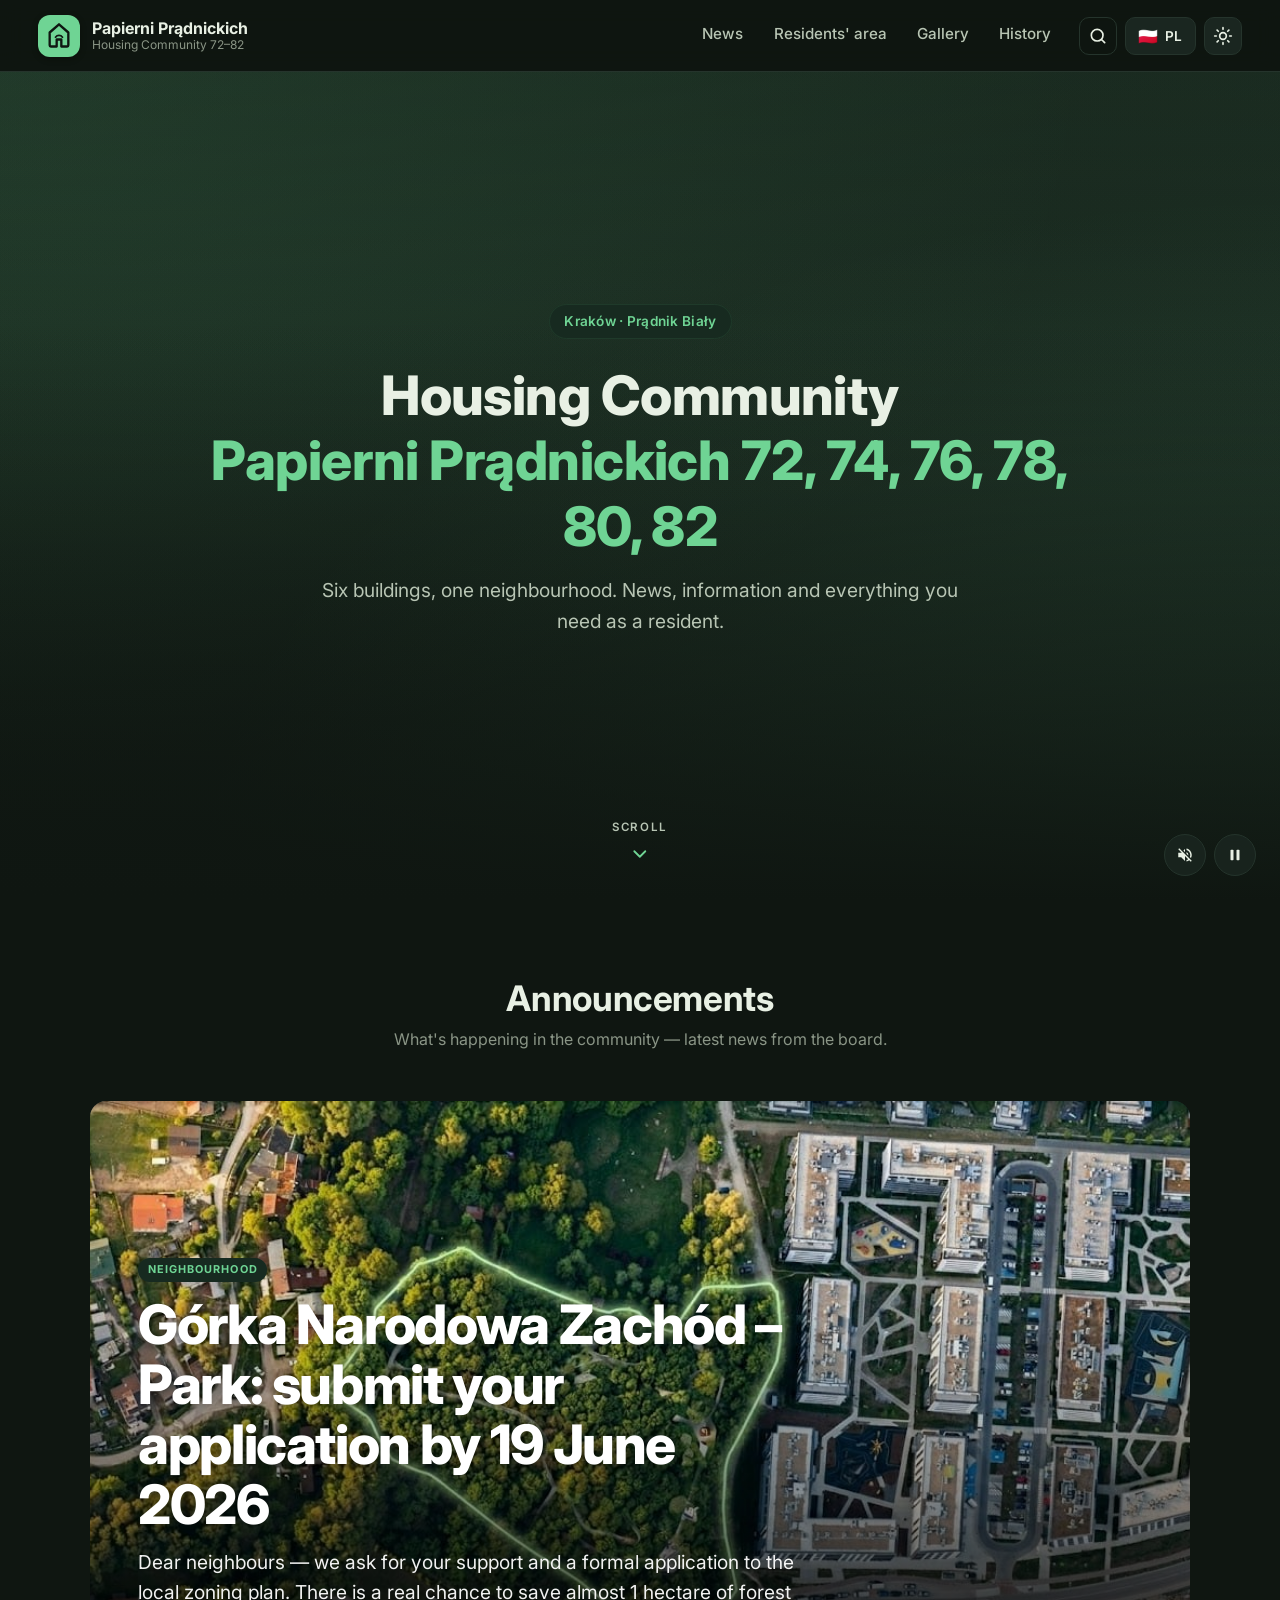
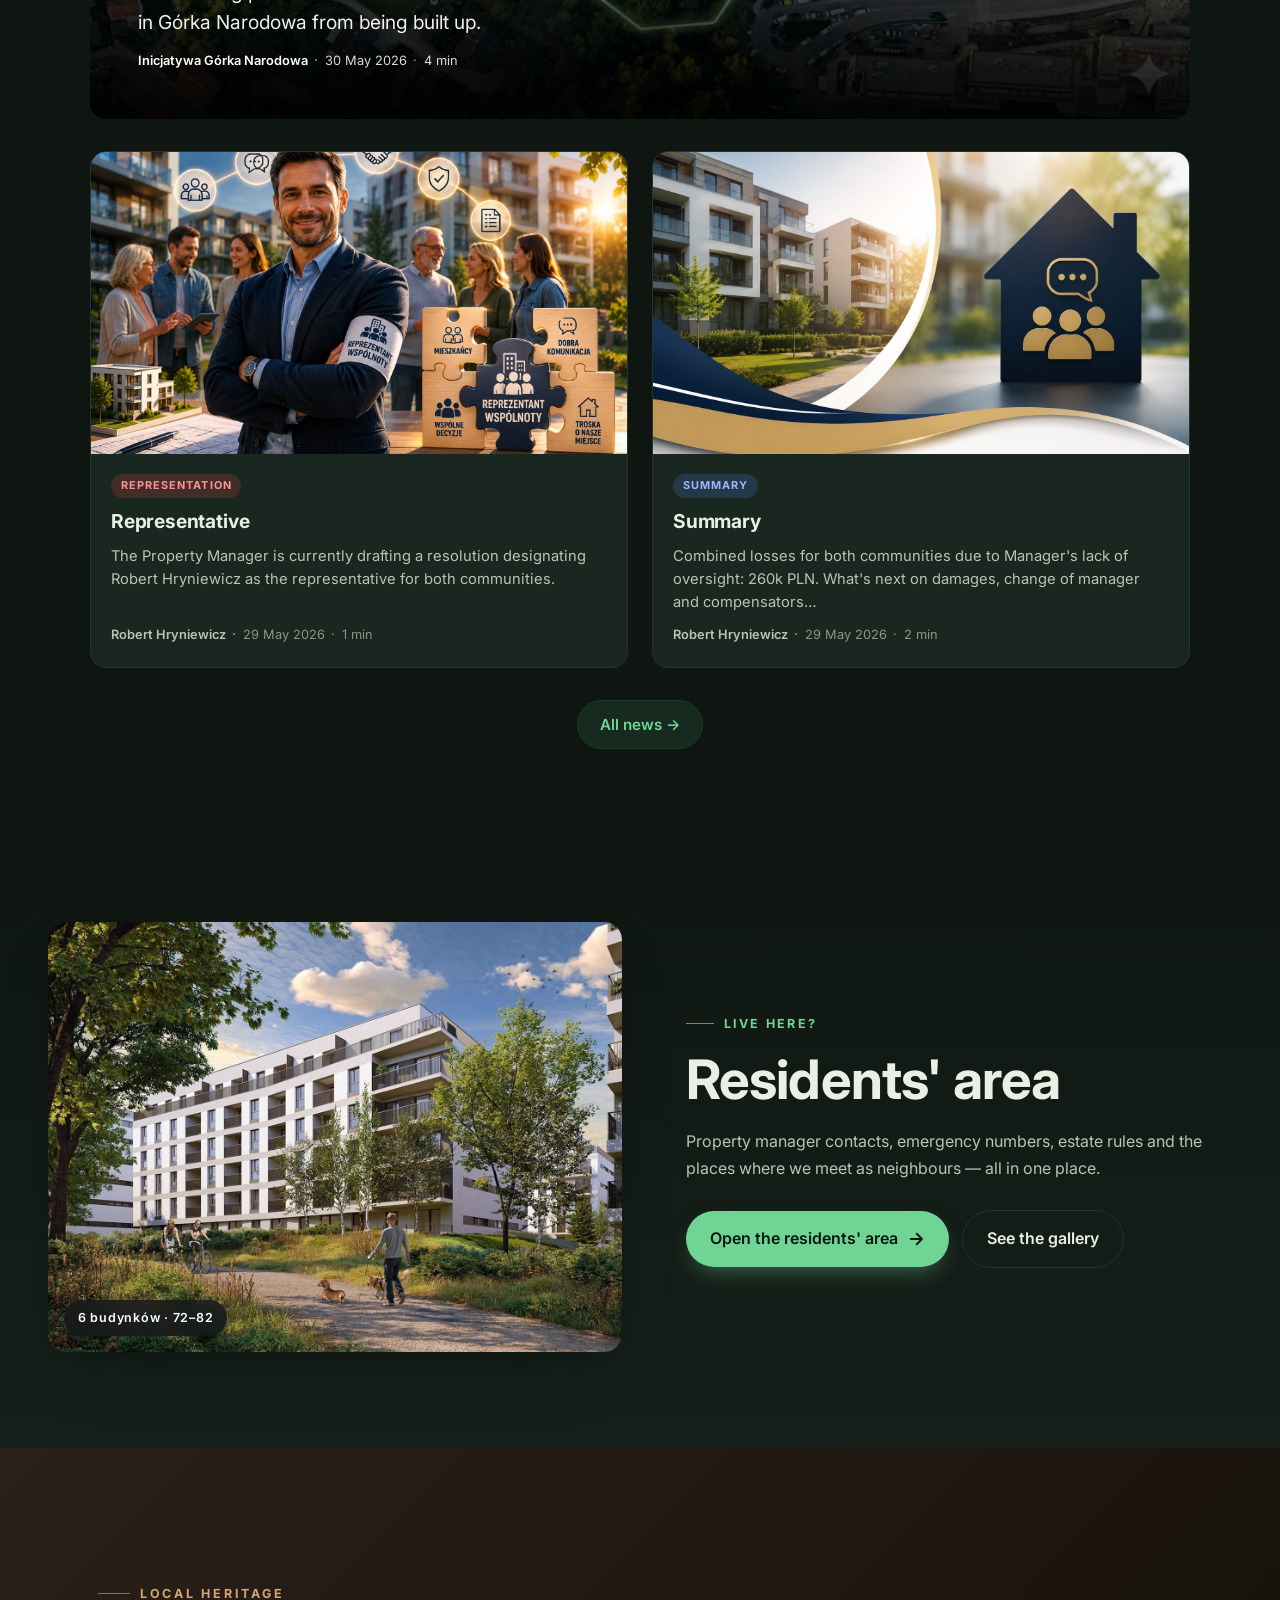
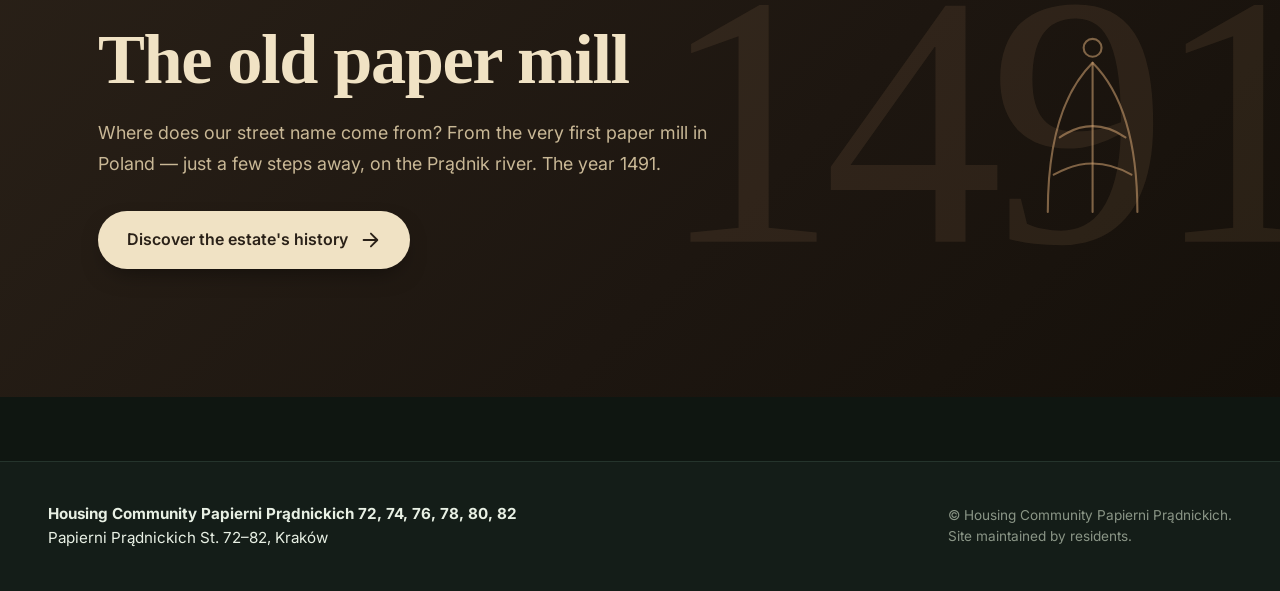
==== index.html @ 27298919 "feat(home): complete redesign of CTA & history sections as full-bleed magazine showcase" ====
<!DOCTYPE html>
<html lang="pl">
<head>
  <meta charset="UTF-8" />
  <meta name="viewport" content="width=device-width, initial-scale=1.0" />
  <meta name="description" content="Wspólnota Mieszkaniowa Papierni Prądnickich 72, 74, 76, 78, 80, 82 — Kraków. Aktualności, strefa mieszkańca, galeria." />
  <meta name="theme-color" content="#4caf6e" />
  <title>Wspólnota Papierni Prądnickich 72–82 — Kraków</title>
  <link rel="icon" href="assets/favicon.svg" type="image/svg+xml" />
  <link rel="manifest" href="manifest.webmanifest" />
  <link rel="alternate" type="application/rss+xml" title="Aktualności Wspólnoty PP 72–82" href="news/feed.xml" />
  <link rel="canonical" href="https://wspolnota.hrynie.com/papierni-pradnickich-72-82/" />
  <meta property="og:type" content="website" />
  <meta property="og:locale" content="pl_PL" />
  <meta property="og:site_name" content="Wspólnota Papierni Prądnickich 72–82" />
  <meta property="og:title" content="Wspólnota Papierni Prądnickich 72–82 — Kraków" />
  <meta property="og:description" content="Aktualności, strefa mieszkańca, galeria i kontakty zarządu wspólnoty." />
  <meta property="og:url" content="https://wspolnota.hrynie.com/papierni-pradnickich-72-82/" />
  <meta property="og:image" content="https://wspolnota.hrynie.com/papierni-pradnickich-72-82/assets/img/og-default.jpg" />
  <meta property="og:image:width" content="1200" />
  <meta property="og:image:height" content="630" />
  <meta property="og:image:alt" content="Dziedziniec osiedla Papierni Pr�dnickich 72�82 w Krakowie" />
  <meta name="twitter:card" content="summary_large_image" />
  <meta name="twitter:title" content="Wspólnota Papierni Prądnickich 72–82" />
  <meta name="twitter:description" content="Aktualności, strefa mieszkańca, galeria i kontakty zarządu wspólnoty." />
  <meta name="twitter:image" content="https://wspolnota.hrynie.com/papierni-pradnickich-72-82/assets/img/og-default.jpg" />
  <link rel="preconnect" href="https://fonts.googleapis.com" />
  <link rel="preconnect" href="https://fonts.gstatic.com" crossorigin />
  <link rel="prefetch" href="news-index.html" />
  <link rel="prefetch" href="handbook.html" />
  <link rel="prefetch" href="gallery.html" />
  <link rel="prefetch" href="news/items/index.json" as="fetch" crossorigin />
  <link href="https://fonts.googleapis.com/css2?family=Inter:wght@300;400;500;600;700;800&display=swap" rel="stylesheet" />
  <script>
    (function(){
      var t = localStorage.getItem('wp-theme') || 'dark';
      document.documentElement.setAttribute('data-theme', t);
      var l = localStorage.getItem('wp-lang') || (navigator.language && navigator.language.startsWith('en') ? 'en' : 'pl');
      document.documentElement.setAttribute('lang', l);
    })();
  </script>
  <link rel="stylesheet" href="site/css/styles.css" />
</head>
<body>

<header class="site-header">
  <a class="brand" href="./">
    <span class="brand-mark" aria-hidden="true">
      <svg viewBox="0 0 24 24" width="28" height="28" fill="none" stroke="currentColor" stroke-width="2" stroke-linecap="round" stroke-linejoin="round">
        <path d="M12 2 L4 9 v11 a1 1 0 0 0 1 1 h5 v-6 h4 v6 h5 a1 1 0 0 0 1 -1 V9 z"/>
        <path d="M9 13 c1.5 -2 4.5 -2 6 0" stroke-width="1.5"/>
      </svg>
    </span>
    <span class="brand-text">
      <span class="brand-title" data-i18n="brand.title">Papierni Prądnickich</span>
      <span class="brand-sub" data-i18n="brand.sub">Wspólnota Mieszkaniowa 72–82</span>
    </span>
  </a>

  <nav class="site-nav" aria-label="Main">
    <a href="news-index.html" data-i18n="nav.news">Aktualności</a>
    <a href="handbook.html" data-i18n="nav.community">Strefa mieszkańca</a>
    <a href="gallery.html" data-i18n="nav.gallery">Galeria</a>
    <a href="history.html" data-i18n="nav.history">Historia</a>
  </nav>

  <div class="header-tools">
    <button class="lang-toggle" id="langToggle" aria-label="Switch language" title="Język / Language">
      <span class="lang-flag">🇵🇱</span><span class="lang-code">PL</span>
    </button>
    <button class="theme-toggle" id="themeToggle" aria-label="Toggle theme" title="Theme">
      <svg class="icon-sun" viewBox="0 0 24 24" width="20" height="20" fill="none" stroke="currentColor" stroke-width="2" stroke-linecap="round" stroke-linejoin="round"><circle cx="12" cy="12" r="4"/><path d="M12 2v2M12 20v2M4.93 4.93l1.41 1.41M17.66 17.66l1.41 1.41M2 12h2M20 12h2M4.93 19.07l1.41-1.41M17.66 6.34l1.41-1.41"/></svg>
      <svg class="icon-moon" viewBox="0 0 24 24" width="20" height="20" fill="none" stroke="currentColor" stroke-width="2" stroke-linecap="round" stroke-linejoin="round"><path d="M21 12.79A9 9 0 1 1 11.21 3 7 7 0 0 0 21 12.79z"/></svg>
    </button>
  </div>
</header>

<!-- ===== HERO ===== -->
<section class="hero" id="hero">
  <div class="hero-video-wrap">
    <video id="heroVideoDark" class="hero-video" muted playsinline loop autoplay preload="auto">
      <source src="assets/video/hero-dark.mp4" type="video/mp4" />
    </video>
    <video id="heroVideoLight" class="hero-video" muted playsinline loop autoplay preload="auto">
      <source src="assets/video/hero-light.mp4" type="video/mp4" />
    </video>
    <div class="hero-fallback" aria-hidden="true"></div>
    <div class="hero-tint" aria-hidden="true"></div>
    <div class="hero-overlay"></div>
  </div>

  <div class="hero-content">
    <p class="hero-eyebrow" data-i18n="hero.eyebrow">Kraków · Prądnik Biały</p>
    <h1 class="hero-title">
      <span data-i18n="hero.title1">Wspólnota Mieszkaniowa</span><br/>
      <span class="hero-accent" data-i18n="hero.title2">Papierni Prądnickich 72, 74, 76, 78, 80, 82</span>
    </h1>
    <p class="hero-lead" data-i18n="hero.lead">Sześć budynków, jedno sąsiedztwo. Informacje, aktualności i wszystko, czego potrzebujesz jako mieszkaniec.</p>
  </div>

  <a class="scroll-hint" href="#news" aria-label="Scroll to news">
    <span class="scroll-hint-text" data-i18n="hero.scroll">Przewiń</span>
    <svg viewBox="0 0 24 24" width="22" height="22" fill="none" stroke="currentColor" stroke-width="2" stroke-linecap="round" stroke-linejoin="round" aria-hidden="true">
      <path d="M6 9l6 6 6-6"/>
    </svg>
  </a>

  <div class="video-controls">
    <button class="video-btn" id="soundToggle" aria-label="Unmute video" title="Sound on/off">
      <svg class="icon-sound-on" viewBox="0 0 24 24" width="18" height="18" fill="currentColor"><path d="M3 9v6h4l5 5V4L7 9H3zm13.5 3a4.5 4.5 0 0 0-2.5-4v8a4.5 4.5 0 0 0 2.5-4zM14 3.2v2.1a7 7 0 0 1 0 13.4v2.1a9 9 0 0 0 0-17.6z"/></svg>
      <svg class="icon-sound-off" viewBox="0 0 24 24" width="18" height="18" fill="currentColor"><path d="M16.5 12A4.5 4.5 0 0 0 14 8v2.2l2.45 2.45c.03-.21.05-.43.05-.65zM19 12c0 .94-.2 1.82-.54 2.64l1.51 1.51A8.96 8.96 0 0 0 21 12c0-4.28-2.99-7.86-7-8.77v2.06c2.89.86 5 3.54 5 6.71zM4.27 3 3 4.27 7.73 9H3v6h4l5 5v-6.73L16.25 17.5a6.99 6.99 0 0 1-2.25 1.21v2.06a8.95 8.95 0 0 0 3.69-1.81L19.73 21 21 19.73 4.27 3zM12 4 9.91 6.09 12 8.18V4z"/></svg>
    </button>
    <button class="video-btn" id="videoToggle" aria-label="Pause video" title="Pause/Play">
      <svg class="icon-pause" viewBox="0 0 24 24" width="18" height="18" fill="currentColor"><rect x="6" y="5" width="4" height="14" rx="1"/><rect x="14" y="5" width="4" height="14" rx="1"/></svg>
      <svg class="icon-play" viewBox="0 0 24 24" width="18" height="18" fill="currentColor"><path d="M8 5v14l11-7z"/></svg>
    </button>
  </div>
</section>

<!-- ===== NEWS ===== -->
<section class="section reveal" id="news">
  <div class="section-head news-section-head">
    <h2 data-i18n="news.title">Aktualności</h2>
    <p data-i18n="news.subtitle">Co dzieje się we wspólnocie — najnowsze ogłoszenia i informacje od zarządu.</p>
  </div>
  <div class="news-grid" id="newsGrid" data-limit="3" data-featured>
    <div class="sk-card" aria-hidden="true">
      <span class="skeleton sk-img"></span>
      <div class="sk-card-body">
        <span class="skeleton sk-tag"></span>
        <span class="skeleton sk-title"></span>
        <span class="skeleton sk-line"></span>
        <span class="skeleton sk-line short"></span>
        <span class="skeleton sk-meta"></span>
      </div>
    </div>
    <div class="sk-card" aria-hidden="true">
      <span class="skeleton sk-img"></span>
      <div class="sk-card-body">
        <span class="skeleton sk-tag"></span>
        <span class="skeleton sk-title"></span>
        <span class="skeleton sk-line"></span>
        <span class="skeleton sk-line short"></span>
        <span class="skeleton sk-meta"></span>
      </div>
    </div>
    <div class="sk-card" aria-hidden="true">
      <span class="skeleton sk-img"></span>
      <div class="sk-card-body">
        <span class="skeleton sk-tag"></span>
        <span class="skeleton sk-title"></span>
        <span class="skeleton sk-line"></span>
        <span class="skeleton sk-line short"></span>
        <span class="skeleton sk-meta"></span>
      </div>
    </div>
  </div>
</section>

<!-- ===== Showcase: Strefa mieszkanca ===== -->
<section class="showcase showcase--cta reveal" aria-labelledby="showcase-cta-title">
  <div class="showcase-grid">
    <figure class="showcase-visual" aria-hidden="true">
      <img src="assets/img/showcase-osiedle.jpg" alt="" loading="lazy" width="1400" height="1000" />
      <span class="showcase-visual-tag">6 budynków · 72–82</span>
    </figure>
    <div class="showcase-body">
      <span class="showcase-eyebrow" data-i18n="cta.eyebrow">Mieszkasz tutaj?</span>
      <h2 id="showcase-cta-title" class="showcase-title" data-i18n="cta.title">Strefa mieszkańca</h2>
      <p class="showcase-lead" data-i18n="cta.lead">Kontakty do administratora, telefony alarmowe, zasady osiedla i miejsca, gdzie spotykamy się jako sąsiedzi — wszystko w jednym miejscu.</p>
      <div class="showcase-actions">
        <a class="showcase-link showcase-link--primary" href="handbook.html">
          <span data-i18n="cta.primary">Przejdź do strefy mieszkańca</span>
          <svg viewBox="0 0 24 24" width="18" height="18" fill="none" stroke="currentColor" stroke-width="2.4" stroke-linecap="round" stroke-linejoin="round"><path d="M5 12h14M13 5l7 7-7 7"/></svg>
        </a>
        <a class="showcase-link showcase-link--ghost" href="gallery.html" data-i18n="cta.secondary">Zobacz galerię</a>
      </div>
    </div>
  </div>
</section>

<!-- ===== Showcase: Stara papiernia ===== -->
<section class="showcase showcase--history reveal" aria-labelledby="showcase-history-title">
  <div class="showcase-history-bg" aria-hidden="true">
    <span class="showcase-history-watermark">1491</span>
  </div>
  <div class="showcase-history-inner">
    <div class="showcase-history-text">
      <span class="showcase-history-eyebrow" data-i18n="homeHistory.eyebrow">Kącik historyczny</span>
      <h2 id="showcase-history-title" class="showcase-history-title">
        <span data-i18n="homeHistory.title">Stara papiernia</span>
      </h2>
      <p class="showcase-history-lead" data-i18n="homeHistory.lead">Skąd wzięła się nazwa naszej ulicy? Z pierwszej fabryki papieru w Polsce — kilka kroków stąd, nad rzeką Prądnik. Rok 1491.</p>
      <a class="showcase-history-link" href="history.html">
        <span data-i18n="homeHistory.cta">Poznaj historię osiedla</span>
        <svg viewBox="0 0 24 24" width="22" height="22" fill="none" stroke="currentColor" stroke-width="2" stroke-linecap="round" stroke-linejoin="round"><path d="M5 12h14M13 5l7 7-7 7"/></svg>
      </a>
    </div>
    <div class="showcase-history-mark" aria-hidden="true">
      <svg viewBox="0 0 120 160" fill="none" stroke="currentColor" stroke-width="1.4" stroke-linecap="round" stroke-linejoin="round">
        <path d="M30 140 Q30 70 60 40 Q90 70 90 140" />
        <path d="M60 40 L60 140" />
        <path d="M38 90 Q60 75 82 90" />
        <path d="M34 115 Q60 100 86 115" />
        <circle cx="60" cy="30" r="6" />
      </svg>
    </div>
  </div>
</section>

<footer class="site-footer">
  <div class="footer-inner">
    <p class="footer-brand">
      <strong data-i18n="footer.brand">Wspólnota Mieszkaniowa Papierni Prądnickich 72, 74, 76, 78, 80, 82</strong><br/>
      <span data-i18n="footer.address">ul. Papierni Prądnickich 72–82, Kraków</span>
    </p>
    <p class="footer-meta">
      <span data-i18n="footer.copyright">© Wspólnota Papierni Prądnickich.</span>
      <span data-i18n="footer.madeBy">Strona prowadzona przez mieszkańców.</span>
    </p>
  </div>
</footer>

<script src="site/js/i18n.js"></script>
<script src="site/js/reveal.js" defer></script>
<script src="site/js/search.js" defer></script>
<script src="site/js/theme.js"></script>
<script src="site/js/pwa.js" defer></script>
<script src="site/js/news.js"></script>
<script src="site/js/hero-video.js"></script>
</body>
</html>
---- site/css/styles.css ----
/* ==========================================================================
   Wspólnota Papierni Prądnickich — base stylesheet
   Theme: green-accented, light & dark
   ========================================================================== */

:root {
  /* Light (default) — fresh, natural greens */
  --bg:          #f6faf2;
  --bg-elev:    #ffffff;
  --bg-alt:     #eef5e7;
  --text:       #1a2e1a;
  --text-soft:  #4a5b4a;
  --text-muted: #6b7a6b;
  --border:     #dde8d3;
  --border-strong: #c5d6b7;

  --accent:      #4caf6e;
  --accent-hover:#3d9659;
  --accent-soft: #c8ebd5;
  --accent-faint:#e8f5ec;

  --danger:      #c84a3a;
  --warning:     #c48a1d;

  --shadow-sm:  0 2px 6px rgba(40, 80, 50, 0.06);
  --shadow-md:  0 8px 24px rgba(40, 80, 50, 0.10);
  --shadow-lg:  0 20px 60px rgba(30, 60, 40, 0.15);

  --radius-sm: 10px;
  --radius:    16px;
  --radius-lg: 24px;

  --font: 'Inter', system-ui, -apple-system, Segoe UI, Roboto, sans-serif;

  --header-h: 72px;
  --container: 1200px;
}

[data-theme="dark"] {
  --bg:         #0f1611;
  --bg-elev:    #1a2620;
  --bg-alt:     #141d18;
  --text:       #e8f0e4;
  --text-soft:  #b8c5b4;
  --text-muted: #8a9586;
  --border:     #25342c;
  --border-strong: #34473b;

  --accent:      #6fd494;
  --accent-hover:#8ee0a8;
  --accent-soft: #1f3a2a;
  --accent-faint:#172a20;

  --shadow-sm: 0 2px 6px rgba(0, 0, 0, 0.3);
  --shadow-md: 0 8px 24px rgba(0, 0, 0, 0.4);
  --shadow-lg: 0 20px 60px rgba(0, 0, 0, 0.5);
}

/* ----- Reset / base ----- */
*, *::before, *::after { box-sizing: border-box; }
html { scroll-behavior: smooth; }
body {
  margin: 0;
  font-family: var(--font);
  font-size: 16px;
  line-height: 1.6;
  color: var(--text);
  background: var(--bg);
  -webkit-font-smoothing: antialiased;
  transition: background-color .3s ease, color .3s ease;
  overflow-x: hidden;
}
img { max-width: 100%; display: block; }
a { color: var(--accent); text-decoration: none; transition: color .2s; }
a:hover { color: var(--accent-hover); }
button { font-family: inherit; cursor: pointer; }
h1, h2, h3, h4 { line-height: 1.2; margin: 0 0 .5em; font-weight: 700; letter-spacing: -.01em; }
h1 { font-size: clamp(2rem, 4.5vw, 3.4rem); font-weight: 800; }
h2 { font-size: clamp(1.6rem, 3vw, 2.2rem); }
h3 { font-size: 1.2rem; }
p  { margin: 0 0 1em; color: var(--text-soft); }

/* ----- Header ----- */
.site-header {
  position: sticky;
  top: 0;
  z-index: 50;
  display: flex;
  align-items: center;
  gap: 1.5rem;
  padding: .85rem clamp(1rem, 3vw, 2.5rem);
  height: var(--header-h);
  background: color-mix(in srgb, var(--bg) 88%, transparent);
  backdrop-filter: saturate(140%) blur(12px);
  -webkit-backdrop-filter: saturate(140%) blur(12px);
  border-bottom: 1px solid var(--border);
}
.brand {
  display: flex;
  align-items: center;
  gap: .75rem;
  color: var(--text);
  flex-shrink: 0;
}
.brand:hover { color: var(--text); }
.brand-mark {
  display: grid;
  place-items: center;
  width: 42px; height: 42px;
  border-radius: 12px;
  background: var(--accent);
  color: #fff;
  box-shadow: var(--shadow-sm);
}
[data-theme="dark"] .brand-mark { color: #0f1611; }
.brand-text { display: flex; flex-direction: column; line-height: 1.15; }
.brand-title { font-weight: 700; font-size: 1rem; }
.brand-sub   { font-size: .75rem; color: var(--text-muted); }

.site-nav {
  display: flex;
  align-items: center;
  gap: 1.5rem;
  margin-left: auto;
}
.site-nav a {
  color: var(--text-soft);
  font-weight: 500;
  font-size: .95rem;
  padding: .4rem .2rem;
  border-bottom: 2px solid transparent;
}
.site-nav a:hover { color: var(--text); }
.site-nav a.active { color: var(--accent); border-bottom-color: var(--accent); }

.header-tools { display: flex; align-items: center; gap: .5rem; }

.theme-toggle, .lang-toggle {
  display: inline-flex;
  align-items: center;
  gap: .4rem;
  height: 38px;
  padding: 0 .8rem;
  border-radius: 10px;
  border: 1px solid var(--border);
  background: var(--bg-elev);
  color: var(--text);
  transition: all .2s;
}
.theme-toggle:hover, .lang-toggle:hover {
  border-color: var(--accent);
  color: var(--accent);
  transform: translateY(-1px);
}
.theme-toggle { width: 38px; padding: 0; justify-content: center; }
.icon-sun, .icon-moon { display: none; }
[data-theme="light"] .icon-moon { display: block; }
[data-theme="dark"]  .icon-sun  { display: block; }

.lang-toggle .lang-code { font-weight: 600; font-size: .85rem; }
.lang-toggle .lang-flag { font-size: 1rem; }

/* ----- Hero ----- */
.hero {
  position: relative;
  min-height: calc(100vh - var(--header-h));
  display: flex;
  align-items: center;
  justify-content: center;
  padding: 4rem clamp(1rem, 4vw, 3rem);
  overflow: hidden;
}

/* Light-mode decorative layer — subtle pulsing radial accent.
   Together with low video opacity it gives visual texture without fighting the text. */
[data-theme="light"] .hero::before {
  content: '';
  position: absolute;
  inset: 0;
  z-index: 1;
  pointer-events: none;
  background:
    radial-gradient(ellipse 70% 55% at 50% 42%, color-mix(in srgb, var(--accent) 14%, transparent) 0%, transparent 60%),
    radial-gradient(ellipse 55% 45% at 18% 72%, color-mix(in srgb, var(--accent) 10%, transparent) 0%, transparent 58%);
  animation: heroPulseLight 9s ease-in-out infinite alternate;
}
@keyframes heroPulseLight {
  0%   { opacity: .7; }
  100% { opacity: 1; }
}
.hero-video-wrap {
  position: absolute;
  inset: 0;
  z-index: 0;
}
.hero-video-wrap .hero-video {
  position: absolute;
  inset: 0;
  width: 100%;
  height: 100%;
  object-fit: cover;
  opacity: .55;
  transition: opacity .4s, filter .4s;
}
/* Show only the matching video per theme */
[data-theme="dark"]  #heroVideoLight { display: none; }
[data-theme="light"] #heroVideoDark  { display: none; }
[data-theme="dark"]  #heroVideoDark {
  opacity: .75;
}
/* Light mode (cinematic): dim the bright video so white text on top reads like a film title card. */
[data-theme="light"] #heroVideoLight {
  opacity: .9;
  filter: brightness(.55) saturate(.85) contrast(1.05);
}

.hero-fallback {
  position: absolute;
  inset: 0;
  background: var(--bg);
  z-index: -1;
}
[data-theme="dark"] .hero-fallback {
  background:
    radial-gradient(ellipse at top left, color-mix(in srgb, var(--accent) 15%, transparent) 0%, transparent 60%),
    radial-gradient(ellipse at bottom right, color-mix(in srgb, var(--accent) 20%, transparent) 0%, transparent 60%),
    linear-gradient(135deg, var(--bg) 0%, var(--bg-alt) 100%);
}

/* Soft theme-tinted wash over the video — calms the busy frame */
.hero-tint {
  position: absolute;
  inset: 0;
  pointer-events: none;
  background: linear-gradient(
    180deg,
    color-mix(in srgb, var(--accent) 14%, transparent) 0%,
    color-mix(in srgb, var(--accent) 6%, transparent) 60%,
    transparent 100%
  );
}
[data-theme="light"] .hero-tint {
  display: none;
}

.hero-fallback {
  position: absolute;
  inset: 0;
  background:
    radial-gradient(ellipse at top left, var(--accent-soft) 0%, transparent 60%),
    radial-gradient(ellipse at bottom right, color-mix(in srgb, var(--accent) 30%, transparent) 0%, transparent 60%),
    linear-gradient(135deg, var(--bg) 0%, var(--bg-alt) 100%);
  z-index: -1;
}
.hero-overlay {
  position: absolute;
  inset: 0;
  background:
    linear-gradient(180deg, transparent 30%, var(--bg) 100%),
    linear-gradient(180deg, color-mix(in srgb, var(--bg) 30%, transparent) 0%, transparent 50%);
}
[data-theme="light"] .hero-overlay {
  /* Cinematic dark gradient — deeper at the bottom to ground the hero and ease the transition into the next section. */
  background:
    linear-gradient(180deg,
      rgba(0,0,0,.35) 0%,
      rgba(0,0,0,.18) 35%,
      rgba(0,0,0,.45) 75%,
      rgba(0,0,0,.85) 100%);
}

.hero-content {
  position: relative;
  z-index: 2;
  text-align: center;
  max-width: 900px;
}
/* Light mode: per-line highlight replaced by cinematic white-on-dim treatment below. */

/* Staggered fade-in for hero pieces */
.hero-eyebrow,
.hero-title,
.hero-lead {
  opacity: 0;
  transform: translate3d(0, 18px, 0);
  animation: heroRise 1.4s cubic-bezier(.16, 1, .3, 1) forwards;
  will-change: transform, opacity;
}
.hero-eyebrow { animation-delay: .4s; }
.hero-title   { animation-delay: .8s; }
.hero-lead    { animation-delay: 1.2s; }

@keyframes heroRise {
  to { opacity: 1; transform: translate3d(0, 0, 0); }
}

/* Scroll-down hint */
.scroll-hint {
  position: absolute;
  bottom: 2.2rem;
  left: 50%;
  z-index: 3;
  display: flex;
  flex-direction: column;
  align-items: center;
  gap: .4rem;
  color: var(--text-soft);
  font-size: .72rem;
  font-weight: 600;
  letter-spacing: .15em;
  text-transform: uppercase;
  text-decoration: none;
  opacity: 0;
  transform: translate3d(-50%, 18px, 0);
  animation:
    scrollHintIn 1.4s cubic-bezier(.16,1,.3,1) 1.8s forwards,
    scrollBounce 2.4s ease-in-out 3.4s infinite;
  transition: color .2s;
}
.scroll-hint:hover { color: var(--accent); }
.scroll-hint svg { stroke: var(--accent); }

/* Light mode: hero bottom is now dark from the cinematic overlay, so brighten the scroll hint. */
[data-theme="light"] .scroll-hint {
  color: rgba(255, 255, 255, .92);
  text-shadow: 0 1px 3px rgba(0, 0, 0, .6);
}
[data-theme="light"] .scroll-hint svg {
  stroke: #fff;
  filter: drop-shadow(0 1px 2px rgba(0, 0, 0, .55));
}
[data-theme="light"] .scroll-hint:hover { color: var(--accent); }
[data-theme="light"] .scroll-hint:hover svg { stroke: var(--accent); }

@keyframes scrollHintIn {
  to { opacity: 1; transform: translate3d(-50%, 0, 0); }
}
@keyframes scrollBounce {
  0%, 100% { transform: translate3d(-50%, 0, 0); }
  50%      { transform: translate3d(-50%, 8px, 0); }
}

.hero-eyebrow {
  display: inline-block;
  padding: .35rem .9rem;
  border-radius: 999px;
  background: var(--accent-faint);
  color: var(--accent-hover);
  font-size: .85rem;
  font-weight: 600;
  letter-spacing: .02em;
  margin-bottom: 1.5rem;
  border: 1px solid var(--accent-soft);
}
[data-theme="dark"] .hero-eyebrow { color: var(--accent); }

.hero-title {
  margin-bottom: 1rem;
  overflow-wrap: break-word;
  word-break: normal;
}
@media (max-width: 480px) {
  .hero-title { font-size: clamp(1.6rem, 7.5vw, 2rem); }
}
.hero-accent {
  color: var(--accent);
}
@keyframes heroShimmer {
  0%, 100% { background-position: 0% 50%; }
  50%      { background-position: 100% 50%; }
}

.hero-lead {
  font-size: clamp(1rem, 1.6vw, 1.2rem);
  color: var(--text-soft);
  max-width: 640px;
  margin: 0 auto 2rem;
}
[data-theme="light"] .hero-lead {
  color: #fff;
  font-weight: 500;
}
/* Cinematic light hero: mostly white text with green accent for the building names, all over the dimmed video. */
[data-theme="light"] .hero-content .hero-title,
[data-theme="light"] .hero-content .hero-lead {
  color: #fff;
  text-shadow:
    0 2px 6px rgba(0, 0, 0, .65),
    0 1px 2px rgba(0, 0, 0, .75);
}
[data-theme="light"] .hero-content .hero-lead {
  color: rgba(255, 255, 255, .92);
}
[data-theme="light"] .hero-accent {
  color: var(--accent);
  text-shadow:
    0 2px 8px rgba(0, 0, 0, .7),
    0 1px 2px rgba(0, 0, 0, .8),
    0 0 24px color-mix(in srgb, var(--accent) 35%, transparent);
}
[data-theme="light"] .hero-content .hero-eyebrow {
  color: #fff;
  background: color-mix(in srgb, var(--accent) 28%, rgba(0, 0, 0, .25));
  border-color: color-mix(in srgb, var(--accent) 55%, transparent);
  backdrop-filter: blur(4px);
  -webkit-backdrop-filter: blur(4px);
  text-shadow: 0 1px 2px rgba(0, 0, 0, .55);
}
.hero-cta {
  display: flex;
  gap: 1rem;
  justify-content: center;
  flex-wrap: wrap;
}

.btn {
  display: inline-flex;
  align-items: center;
  justify-content: center;
  padding: .85rem 1.6rem;
  border-radius: 12px;
  font-weight: 600;
  font-size: 1rem;
  transition: all .2s;
  border: 1px solid transparent;
  cursor: pointer;
}
.btn-primary {
  background: var(--accent);
  color: #fff;
  box-shadow: 0 6px 16px color-mix(in srgb, var(--accent) 35%, transparent);
}
[data-theme="dark"] .btn-primary { color: #0f1611; }
.btn-primary:hover {
  background: var(--accent-hover);
  color: #fff;
  transform: translateY(-2px);
  box-shadow: 0 10px 24px color-mix(in srgb, var(--accent) 50%, transparent);
}
[data-theme="dark"] .btn-primary:hover { color: #0f1611; }
.btn-ghost {
  background: var(--bg-elev);
  color: var(--text);
  border-color: var(--border-strong);
}
.btn-ghost:hover {
  border-color: var(--accent);
  color: var(--accent);
  transform: translateY(-2px);
}

.video-controls {
  position: absolute;
  bottom: 1.5rem;
  right: 1.5rem;
  z-index: 3;
  display: flex;
  gap: .5rem;
}
.video-btn {
  width: 42px;
  height: 42px;
  border-radius: 50%;
  border: 1px solid var(--border);
  background: color-mix(in srgb, var(--bg-elev) 85%, transparent);
  backdrop-filter: blur(8px);
  color: var(--text);
  display: grid;
  place-items: center;
  transition: all .2s;
}
.video-btn:hover { color: var(--accent); border-color: var(--accent); transform: translateY(-1px); }
.video-btn .icon-play,
.video-btn .icon-sound-off { display: none; }
.video-btn.paused .icon-play  { display: block; }
.video-btn.paused .icon-pause { display: none; }
.video-btn.muted .icon-sound-off { display: block; }
.video-btn.muted .icon-sound-on  { display: none; }

/* ----- Sections ----- */
.section {
  padding: clamp(3rem, 6vw, 5rem) clamp(1rem, 4vw, 3rem);
  max-width: var(--container);
  margin: 0 auto;
}
.section-alt {
  background: var(--bg-alt);
  max-width: none;
  margin: 0;
}
.section-alt > * { max-width: var(--container); margin-left: auto; margin-right: auto; }

.section-head {
  text-align: center;
  margin-bottom: 3rem;
}
.section-head h2 { margin-bottom: .5rem; }
.section-head p { color: var(--text-muted); max-width: 600px; margin: 0 auto; }

/* ============================================================
   NEWS — list + detail (Portal/Magazine style)
   ============================================================ */

/* ----- List (home + archive) ----- */
.news-grid,
.news-list {
  display: flex;
  flex-direction: column;
  gap: 2rem;
  max-width: 1100px;
  margin: 0 auto;
}

/* ===== HERO card (top news, image with overlay) ===== */
.news-hero-card {
  position: relative;
  display: block;
  overflow: hidden;
  border-radius: var(--radius);
  background: var(--bg-elev);
  color: inherit;
  text-decoration: none;
  aspect-ratio: 16 / 9;
  min-height: 520px;
  isolation: isolate;
  transition: transform .25s, box-shadow .25s, min-height .35s ease;
}
/* ============================================================
   NEWS-FIRST PAGE — dedicated /news-index.html
   Magazine layout: bold hero card + tidy grid of secondary cards.
   Width is capped so it stays elegant on wide screens.
   ============================================================ */
.news-page > .section {
  padding-top: 1.5rem;
  padding-bottom: clamp(2rem, 4vw, 4rem);
  max-width: min(92vw, 1360px);
}
.news-page .news-grid {
  max-width: 100%;
  gap: clamp(1.25rem, 2vw, 2rem);
}

/* Featured hero card — prominent but proportioned, never overwhelming */
.news-page .news-hero-card {
  min-height: clamp(420px, 52vh, 600px);
  aspect-ratio: 16 / 9;
}

/* Secondary cards — clean responsive grid (2 columns on wide, 1 on narrow) */
.news-page .news-secondary-grid {
  grid-template-columns: repeat(auto-fit, minmax(min(320px, 100%), 1fr));
  gap: clamp(1rem, 1.5vw, 1.5rem);
}

/* Slightly larger ultra-wide variant — still capped */
@media (min-width: 1600px) {
  .news-page > .section {
    max-width: 1480px;
  }
  .news-page .news-hero-card {
    min-height: 640px;
  }
}

/* Narrow screens — restore a sensible hero ratio */
@media (max-width: 720px) {
  .news-page .news-hero-card {
    min-height: 460px;
    aspect-ratio: 4 / 5;
  }
}
.news-hero-card:hover { transform: translateY(-3px); box-shadow: var(--shadow-lg, 0 18px 40px rgba(0,0,0,.18)); }
.news-hero-media {
  position: absolute;
  inset: 0;
  z-index: 0;
}
.news-hero-media img {
  width: 100%; height: 100%;
  object-fit: cover;
  display: block;
  transition: transform .6s ease;
}
.news-hero-card:hover .news-hero-media img { transform: scale(1.04); }
.news-hero-overlay {
  position: absolute;
  inset: 0;
  background: linear-gradient(180deg,
    rgba(0,0,0,0) 0%,
    rgba(0,0,0,.05) 35%,
    rgba(0,0,0,.55) 75%,
    rgba(0,0,0,.85) 100%);
  z-index: 1;
}
.news-hero-text {
  position: absolute;
  bottom: 0; left: 0; right: 0;
  z-index: 2;
  padding: clamp(1.5rem, 4vw, 3rem);
  display: flex;
  flex-direction: column;
  gap: .85rem;
  color: #fff;
  max-width: 760px;
}
.news-hero-tag {
  align-self: flex-start;
}
.news-hero-title {
  margin: 0;
  font-size: clamp(2rem, 4.5vw, 3.4rem);
  font-weight: 800;
  line-height: 1.1;
  letter-spacing: -.025em;
  color: #fff;
  text-shadow: 0 2px 12px rgba(0,0,0,.5);
}
.news-hero-lead {
  margin: 0;
  font-size: clamp(1rem, 1.5vw, 1.2rem);
  line-height: 1.55;
  color: rgba(255,255,255,.94);
  display: -webkit-box;
  -webkit-line-clamp: 3;
  -webkit-box-orient: vertical;
  overflow: hidden;
  max-width: 720px;
}
.news-hero-meta {
  color: rgba(255,255,255,.85) !important;
  font-size: .85rem;
}
.news-hero-meta .news-list-author { color: #fff !important; }
.news-hero-meta time::after,
.news-hero-meta .news-list-author::after { color: rgba(255,255,255,.6) !important; }
@media (max-width: 720px) {
  .news-hero-card { aspect-ratio: 4 / 5; min-height: 460px; }
  .news-hero-title { font-size: 1.5rem; }
  .news-hero-overlay {
    background: linear-gradient(180deg, rgba(0,0,0,.1) 0%, rgba(0,0,0,.55) 50%, rgba(0,0,0,.88) 100%);
  }
}

/* Very narrow phones — tighten hero so image gets more room */
@media (max-width: 480px) {
  .news-hero-card,
  .news-page .news-hero-card {
    aspect-ratio: 3 / 4;
    min-height: 380px;
  }
  .news-hero-text {
    padding: 1rem 1.1rem 1.1rem;
    gap: .55rem;
  }
  .news-hero-title {
    font-size: 1.2rem;
    line-height: 1.2;
    text-wrap: balance;
  }
  .news-hero-lead {
    font-size: .88rem;
    line-height: 1.45;
    -webkit-line-clamp: 2;
  }
  .news-hero-meta { font-size: .75rem; }
  .news-hero-tag { font-size: .6rem; padding: .15rem .5rem; }
}

/* ===== Secondary grid (cards under hero) ===== */
.news-secondary-grid {
  display: grid;
  grid-template-columns: repeat(auto-fit, minmax(min(320px, 100%), 1fr));
  gap: 1.5rem;
}

/* ===== Compact list (older items below secondary grid) ===== */
.news-compact-heading {
  margin: 3rem 0 1rem;
  font-size: 1.25rem;
  font-weight: 600;
  color: var(--text-muted);
  letter-spacing: .02em;
}
.news-compact-list {
  border-top: 1px solid var(--border);
}
.news-compact-row {
  display: grid;
  grid-template-columns: 5rem 7rem 1fr auto auto;
  align-items: center;
  gap: 1rem;
  padding: .75rem .25rem;
  border-bottom: 1px solid var(--border);
  color: inherit;
  text-decoration: none;
  transition: background-color .15s, color .15s;
}
.news-compact-row:hover {
  background: var(--bg-elev);
  color: var(--accent);
}
.news-compact-thumb {
  width: 5rem;
  height: 3.5rem;
  overflow: hidden;
  border-radius: calc(var(--radius) / 2);
  background: var(--bg-elev);
}
.news-compact-thumb img {
  width: 100%;
  height: 100%;
  object-fit: cover;
  display: block;
}
.news-compact-thumb--empty {
  background: linear-gradient(135deg, var(--bg-elev), var(--bg));
  border: 1px dashed var(--border);
}
.news-compact-date {
  font-size: .85rem;
  color: var(--text-muted);
  font-variant-numeric: tabular-nums;
}
.news-compact-text {
  display: flex;
  flex-direction: column;
  gap: .25rem;
  min-width: 0;
}
.news-compact-tag {
  align-self: start;
  font-size: .65rem;
}
.news-compact-title {
  font-weight: 600;
  font-size: 1rem;
  line-height: 1.35;
  color: inherit;
}
.news-compact-row:hover .news-compact-title {
  color: var(--accent);
}
.news-compact-author {
  font-size: .85rem;
  color: var(--text-muted);
  white-space: nowrap;
}
.news-compact-readmin {
  font-size: .8rem;
  color: var(--text-muted);
  white-space: nowrap;
  min-width: 3rem;
  text-align: right;
}
@media (max-width: 720px) {
  .news-compact-row {
    grid-template-columns: 4rem 1fr auto;
    grid-template-areas:
      "thumb date date"
      "thumb text text"
      "thumb author readmin";
    row-gap: .35rem;
    padding: .85rem .25rem;
  }
  .news-compact-thumb {
    grid-area: thumb;
    width: 4rem;
    height: 4rem;
    align-self: start;
  }
  .news-compact-date { grid-area: date; justify-self: end; }
  .news-compact-text { grid-area: text; }
  .news-compact-author { grid-area: author; }
  .news-compact-readmin { grid-area: readmin; }
}

.news-card {
  display: flex;
  flex-direction: column;
  background: var(--bg-elev);
  border: 1px solid var(--border);
  border-radius: var(--radius);
  overflow: hidden;
  color: inherit;
  text-decoration: none;
  transition: transform .2s, box-shadow .2s, border-color .2s;
}
.news-card:hover {
  transform: translateY(-4px);
  box-shadow: var(--shadow-md);
  border-color: var(--accent-soft);
}
.news-card-media {
  aspect-ratio: 16 / 9;
  background: var(--accent-faint);
  overflow: hidden;
}
.news-card-media img {
  width: 100%; height: 100%;
  object-fit: cover;
  display: block;
  transition: transform .4s ease;
}
.news-card:hover .news-card-media img { transform: scale(1.05); }
.news-card-text {
  display: flex;
  flex-direction: column;
  gap: .7rem;
  padding: 1.25rem 1.25rem 1.4rem;
  flex: 1;
}
.news-card-title {
  margin: 0;
  font-size: 1.2rem;
  font-weight: 700;
  line-height: 1.3;
  letter-spacing: -.01em;
  color: var(--text);
}
.news-card:hover .news-card-title { color: var(--accent-hover); }
[data-theme="dark"] .news-card:hover .news-card-title { color: var(--accent); }
.news-card-lead {
  margin: 0;
  font-size: .92rem;
  line-height: 1.55;
  color: var(--text-soft);
  display: -webkit-box;
  -webkit-line-clamp: 3;
  -webkit-box-orient: vertical;
  overflow: hidden;
}

/* Keep old .news-featured-* selectors as fallback (some pages may still use them) */
.news-featured-card {
  display: grid;
  grid-template-columns: minmax(0, 48%) 1fr;
  gap: 2rem;
  align-items: center;
  padding: 1.5rem;
  border: 1px solid var(--border);
  border-radius: var(--radius);
  background: var(--bg-elev);
  color: inherit;
  text-decoration: none;
  transition: transform .2s, box-shadow .2s, border-color .2s;
  margin-bottom: .25rem;
}
.news-featured-card:hover {
  transform: translateY(-4px);
  box-shadow: var(--shadow-md);
  border-color: var(--accent-soft);
}
.news-featured-thumb {
  width: 100%;
  aspect-ratio: 4 / 3;
  background: var(--accent-faint);
  overflow: hidden;
  border-radius: calc(var(--radius) - 4px);
}
.news-featured-thumb img {
  width: 100%; height: 100%;
  object-fit: cover;
  display: block;
}
.news-featured-text {
  display: flex;
  flex-direction: column;
  gap: .85rem;
  min-width: 0;
}
.news-featured-title {
  margin: 0;
  font-size: clamp(1.5rem, 2.4vw, 2rem);
  font-weight: 800;
  line-height: 1.2;
  letter-spacing: -.02em;
  color: var(--text);
}
.news-featured-lead {
  margin: 0;
  color: var(--text-soft);
  font-size: 1.05rem;
  line-height: 1.6;
  display: -webkit-box;
  -webkit-line-clamp: 4;
  -webkit-box-orient: vertical;
  overflow: hidden;
}
@media (max-width: 720px) {
  .news-featured-card {
    grid-template-columns: 1fr;
    gap: 1.25rem;
  }
  .news-featured-thumb { aspect-ratio: 16 / 9; }
}

.news-list-card {
  display: grid;
  grid-template-columns: minmax(0, 280px) 1fr;
  gap: 1.5rem;
  padding: 1.25rem;
  border: 1px solid var(--border);
  border-radius: var(--radius);
  background: var(--bg-elev);
  color: inherit;
  text-decoration: none;
  transition: transform .2s, box-shadow .2s, border-color .2s;
  align-items: stretch;
}
.news-list-card:hover {
  transform: translateY(-3px);
  box-shadow: var(--shadow-md);
  border-color: var(--accent-soft);
}
.news-list-thumb {
  border-radius: calc(var(--radius) - 4px);
  overflow: hidden;
  aspect-ratio: 16 / 11;
  background: var(--accent-faint);
  min-width: 0;
  width: 100%;
  align-self: start;
}
.news-list-thumb img {
  width: 100%; height: 100%;
  object-fit: cover;
  display: block;
}
.news-list-thumb--empty {
  background: linear-gradient(135deg, var(--accent-faint), var(--bg));
}
.news-list-text {
  display: flex;
  flex-direction: column;
  gap: .55rem;
  min-width: 0;
}
.news-list-tag {
  align-self: flex-start;
  padding: .2rem .6rem;
  border-radius: 999px;
  background: var(--accent-faint);
  color: var(--accent-hover);
  font-size: .68rem;
  font-weight: 700;
  text-transform: uppercase;
  letter-spacing: .1em;
}
[data-theme="dark"] .news-list-tag { color: var(--accent); }
.news-list-title {
  margin: 0;
  font-size: 1.35rem;
  font-weight: 700;
  line-height: 1.25;
  letter-spacing: -.01em;
  color: var(--text);
}
.news-list-lead {
  margin: 0;
  color: var(--text-soft);
  font-size: .95rem;
  line-height: 1.55;
  display: -webkit-box;
  -webkit-line-clamp: 3;
  -webkit-box-orient: vertical;
  overflow: hidden;
}
.news-list-meta {
  margin-top: auto;
  display: flex;
  flex-wrap: wrap;
  gap: .4rem;
  font-size: .8rem;
  color: var(--text-muted);
}
.news-list-author { font-weight: 600; color: var(--text-soft); }
.news-list-author::after,
.news-list-meta time::after {
  content: '·';
  margin-left: .4rem;
  color: var(--text-muted);
}
.news-list-meta > :last-child::after { content: none; }

/* Per-tag colors */
.news-list-tag[data-tag="energia-bierna"],
.news-detail-tag[data-tag="energia-bierna"]  { background: #fff4e6; color: #b95900; }
.news-list-tag[data-tag="reprezentacja"],
.news-detail-tag[data-tag="reprezentacja"]   { background: #ffe9e9; color: #b02323; }
.news-list-tag[data-tag="podsumowanie"],
.news-detail-tag[data-tag="podsumowanie"]    { background: #e7f0ff; color: #2256b5; }
.news-list-tag[data-tag="kompensator"],
.news-detail-tag[data-tag="kompensator"]     { background: #e9f7ec; color: #1d7a3c; }
.news-list-tag[data-tag="zmiana-zarzadcy"],
.news-detail-tag[data-tag="zmiana-zarzadcy"] { background: #f3e8ff; color: #6d28b9; }
[data-theme="dark"] .news-list-tag[data-tag="energia-bierna"],
[data-theme="dark"] .news-detail-tag[data-tag="energia-bierna"]  { background: rgba(255,159,64,.18); color: #ffb877; }
[data-theme="dark"] .news-list-tag[data-tag="reprezentacja"],
[data-theme="dark"] .news-detail-tag[data-tag="reprezentacja"]   { background: rgba(255,80,80,.18); color: #ff9292; }
[data-theme="dark"] .news-list-tag[data-tag="podsumowanie"],
[data-theme="dark"] .news-detail-tag[data-tag="podsumowanie"]    { background: rgba(90,140,255,.18); color: #9bb8ff; }
[data-theme="dark"] .news-list-tag[data-tag="kompensator"],
[data-theme="dark"] .news-detail-tag[data-tag="kompensator"]     { background: rgba(80,200,120,.18); color: #8fdca5; }
[data-theme="dark"] .news-list-tag[data-tag="zmiana-zarzadcy"],
[data-theme="dark"] .news-detail-tag[data-tag="zmiana-zarzadcy"] { background: rgba(170,110,255,.18); color: #c9a4ff; }

@media (max-width: 640px) {
  .news-list-card {
    grid-template-columns: 1fr;
    gap: 1rem;
  }
  .news-list-thumb { aspect-ratio: 16 / 9; max-height: 220px; }
}

/* Very narrow phones — compact news cards */
@media (max-width: 480px) {
  .news-page > .section { max-width: 100%; padding-left: 1rem; padding-right: 1rem; }
  .news-card-text { padding: 1rem 1rem 1.1rem; gap: .5rem; }
  .news-card-title { font-size: 1.05rem; line-height: 1.25; }
  .news-card-lead { font-size: .88rem; -webkit-line-clamp: 2; }
  .news-list-card { padding: 1rem; gap: .85rem; }
  .news-list-title { font-size: 1.1rem; line-height: 1.25; }
  .news-list-lead { font-size: .88rem; -webkit-line-clamp: 2; }
  .news-list-meta { font-size: .72rem; gap: .25rem; }
  .news-list-meta time::after, .news-list-author::after { margin-left: .25rem; }
  .news-compact-heading { margin: 2rem 0 .75rem; font-size: 1.05rem; }
  .news-compact-row { gap: .6rem; padding: .7rem .15rem; }
  .news-compact-thumb { width: 3.25rem !important; height: 3.25rem !important; }
  .news-compact-title { font-size: .92rem; line-height: 1.3; }
  .news-compact-date, .news-compact-author, .news-compact-readmin { font-size: .72rem; }
}

/* ----- Detail page ----- */
.news-page { min-height: 60vh; }

.news-detail {
  max-width: 1180px;
  margin: 0 auto;
  display: grid;
  grid-template-columns: 180px minmax(0, 1fr);
  gap: clamp(1.5rem, 4vw, 3.5rem);
  align-items: start;
}
.news-detail-main {
  display: flex;
  flex-direction: column;
  gap: 1rem;
  min-width: 0;
  max-width: 760px;
}
.news-detail-aside {
  position: sticky;
  top: 96px;
  display: flex;
  flex-direction: column;
  gap: 1.25rem;
  padding-top: .25rem;
}
.news-back {
  display: block;
  max-width: 1180px;
  margin: 0 auto 1rem;
  color: var(--text-muted);
  font-size: .9rem;
  text-decoration: none;
}
.news-back:hover { color: var(--accent-hover); }
[data-theme="dark"] .news-back:hover { color: var(--accent); }

.news-detail-tag {
  align-self: flex-start;
  padding: .3rem .75rem;
  border-radius: 999px;
  background: var(--accent-faint);
  color: var(--accent-hover);
  font-size: .72rem;
  font-weight: 700;
  text-transform: uppercase;
  letter-spacing: .1em;
}
[data-theme="dark"] .news-detail-tag { color: var(--accent); }

.news-detail-title {
  margin: 0;
  font-size: clamp(1.75rem, 3.5vw, 2.6rem);
  line-height: 1.15;
  letter-spacing: -.02em;
  font-weight: 800;
  color: var(--text);
}
.news-detail-meta {
  display: flex;
  flex-wrap: wrap;
  gap: .5rem;
  font-size: .9rem;
  color: var(--text-muted);
}
.news-detail-author { font-weight: 600; color: var(--text-soft); }
.news-detail-author::after,
.news-detail-meta time::after {
  content: '·';
  margin-left: .5rem;
  color: var(--text-muted);
}
.news-detail-meta > :last-child::after { content: none; }

.news-detail-figure {
  margin: 1rem 0 0;
  border-radius: var(--radius);
  overflow: hidden;
  aspect-ratio: 16 / 9;
  background: var(--accent-faint);
}
.news-detail-figure img {
  width: 100%; height: 100%;
  object-fit: cover;
  display: block;
}

.news-detail-body {
  font-size: 1.08rem;
  line-height: 1.75;
  color: var(--text-soft);
  margin-top: 1rem;
  min-width: 0;
  overflow-wrap: anywhere;
}
.news-detail-body p { margin: 0 0 1.1rem; }
.news-detail-body p:last-child { margin-bottom: 0; }
.news-detail-body strong { color: var(--text); font-weight: 700; }
.news-detail-body ul { margin: .6rem 0 1.2rem; padding-left: 1.4rem; }
.news-detail-body li { margin: .4rem 0; }
.news-detail-body h3,
.news-detail-body h4,
.news-detail-body h5 {
  color: var(--text);
  font-weight: 700;
  line-height: 1.3;
  margin: 1.8rem 0 .8rem;
}
.news-detail-body h3 { font-size: 1.45rem; }
.news-detail-body h4 { font-size: 1.2rem; }
.news-detail-body h5 { font-size: 1.05rem; }
.news-detail-body hr {
  border: 0;
  border-top: 1px solid var(--border);
  margin: 2rem 0;
}
.news-detail-body blockquote {
  margin: 1.2rem 0;
  padding: .6rem 1.1rem;
  border-left: 3px solid var(--accent);
  background: var(--accent-faint);
  border-radius: 0 8px 8px 0;
  color: var(--text);
  font-style: italic;
}
.news-detail-body blockquote p { margin: 0 0 .6rem; }
.news-detail-body blockquote p:last-child { margin-bottom: 0; }
.news-detail-body a {
  color: var(--accent-hover);
  text-decoration: underline;
  text-underline-offset: 3px;
  word-break: break-word;
}
[data-theme="dark"] .news-detail-body a { color: var(--accent); }

.news-detail-actions {
  margin-top: 1.5rem;
  padding-top: 1.5rem;
  border-top: 1px solid var(--border);
  display: flex;
  gap: .75rem;
  flex-wrap: wrap;
}
.news-post-source,
.news-post-share,
.news-post-discuss {
  display: inline-flex;
  align-items: center;
  gap: .4rem;
  padding: .6rem 1rem;
  border-radius: 10px;
  font-size: .9rem;
  font-weight: 600;
  text-decoration: none;
}
.news-post-source,
.news-post-share {
  color: var(--text);
  background: transparent;
  border: 1px solid var(--border);
  cursor: pointer;
  font-family: inherit;
  transition: border-color .2s, color .2s, background .2s;
}
.news-post-source:hover,
.news-post-share:hover {
  border-color: var(--accent);
  color: var(--accent-hover);
  background: var(--accent-faint);
}
[data-theme="dark"] .news-post-source:hover,
[data-theme="dark"] .news-post-share:hover { color: var(--accent); }
.news-post-share.is-success {
  border-color: var(--accent);
  background: var(--accent);
  color: #fff;
}
[data-theme="dark"] .news-post-share.is-success { color: #0f1611; }
.news-post-discuss {
  background: var(--accent-faint);
  color: var(--accent-hover);
  border: 1px solid var(--accent-soft);
}
[data-theme="dark"] .news-post-discuss { color: var(--accent); }
.news-post-discuss:hover {
  background: var(--accent);
  color: #fff;
  border-color: var(--accent);
}
[data-theme="dark"] .news-post-discuss:hover { color: #0f1611; }

/* ===== Aside sidebar overrides (stacked vertical layout) ===== */
.news-detail-aside .news-detail-meta {
  flex-direction: column;
  gap: .35rem;
  align-items: flex-start;
}
.news-detail-aside .news-detail-meta > * { display: block; }
.news-detail-aside .news-detail-author::after,
.news-detail-aside .news-detail-meta time::after { content: none; margin: 0; }
.news-detail-aside .news-detail-author {
  font-size: .95rem;
  color: var(--text);
}
.news-detail-aside .news-detail-meta time {
  font-size: .85rem;
}
.news-detail-aside .news-detail-read {
  font-size: .8rem;
  color: var(--text-muted);
}
.news-detail-aside .news-detail-actions {
  flex-direction: column;
  align-items: stretch;
  margin-top: 0;
  padding-top: 1.25rem;
  border-top: 1px solid var(--border);
  gap: .6rem;
}
.news-detail-aside .news-post-share,
.news-detail-aside .news-post-discuss {
  justify-content: center;
  width: 100%;
}

@media (max-width: 760px) {
  .news-detail {
    grid-template-columns: 1fr;
    gap: 1.5rem;
  }
  .news-detail-main { max-width: 100%; }
  .news-detail-aside {
    position: static;
    order: 2;
    padding-top: 1.5rem;
    border-top: 1px solid var(--border);
  }
  .news-detail-aside .news-detail-meta {
    flex-direction: row;
    flex-wrap: wrap;
    gap: .5rem;
    align-items: center;
  }
  .news-detail-aside .news-detail-author::after,
  .news-detail-aside .news-detail-meta time::after {
    content: '·';
    margin-left: .5rem;
  }
  .news-detail-aside .news-detail-meta > :last-child::after { content: none; }
  .news-detail-aside .news-detail-actions {
    flex-direction: row;
    align-items: center;
    border-top: none;
    padding-top: 0;
  }
  .news-detail-aside .news-post-share,
  .news-detail-aside .news-post-discuss {
    width: auto;
  }
}

.news-detail-missing {
  max-width: 600px;
  margin: 0 auto;
  text-align: center;
}

.news-related-heading {
  max-width: 1180px;
  margin: 0 auto 1.5rem;
  font-size: 1.5rem;
  font-weight: 700;
  color: var(--text);
}

/* ===== Discussion CTA (news detail) ===== */
.news-discuss-section {
  padding-top: 0;
}
.news-discuss {
  max-width: 1180px;
  margin: 0 auto;
  display: grid;
  grid-template-columns: auto 1fr;
  gap: 1.75rem;
  align-items: center;
  padding: 2.25rem 2.5rem;
  border-radius: 20px;
  background: linear-gradient(135deg,
    color-mix(in srgb, var(--accent) 14%, var(--bg-soft)) 0%,
    color-mix(in srgb, var(--accent) 4%, var(--bg-soft)) 100%);
  border: 1px solid color-mix(in srgb, var(--accent) 25%, transparent);
  box-shadow: 0 12px 40px -20px color-mix(in srgb, var(--accent) 60%, transparent);
}
.news-discuss-icon {
  width: 64px;
  height: 64px;
  border-radius: 18px;
  display: flex;
  align-items: center;
  justify-content: center;
  background: var(--accent);
  color: #fff;
  flex-shrink: 0;
  box-shadow: 0 8px 24px -8px color-mix(in srgb, var(--accent) 80%, transparent);
}
.news-discuss-body { min-width: 0; }
.news-discuss-eyebrow {
  margin: 0 0 .35rem;
  font-size: .78rem;
  font-weight: 700;
  letter-spacing: .08em;
  text-transform: uppercase;
  color: var(--accent);
}
.news-discuss-title {
  margin: 0 0 .75rem;
  font-size: clamp(1.4rem, 2.4vw, 1.75rem);
  font-weight: 700;
  color: var(--text);
  line-height: 1.2;
}
.news-discuss-lead {
  margin: 0 0 1.5rem;
  color: var(--text-soft);
  font-size: 1.02rem;
  line-height: 1.55;
}
.news-discuss-actions {
  display: flex;
  flex-wrap: wrap;
  align-items: center;
  gap: .85rem 1.25rem;
  margin-bottom: 1rem;
}
.news-discuss-cta {
  display: inline-flex;
  align-items: center;
  gap: .55rem;
  padding: .75rem 1.4rem;
  font-weight: 600;
  border-radius: 999px;
  text-decoration: none;
  transition: transform .15s ease, box-shadow .2s ease;
}
.news-discuss-cta:hover {
  transform: translateY(-1px);
  box-shadow: 0 12px 28px -10px color-mix(in srgb, var(--accent) 80%, transparent);
}
.news-discuss-cta svg { flex-shrink: 0; }
.news-discuss-alt {
  font-weight: 500;
  color: var(--text-soft);
  text-decoration: none;
  border-bottom: 1px dashed color-mix(in srgb, var(--text-soft) 45%, transparent);
  padding-bottom: 2px;
  transition: color .15s ease, border-color .15s ease;
}
.news-discuss-alt:hover {
  color: var(--accent);
  border-bottom-color: var(--accent);
}
.news-discuss-note {
  margin: 0;
  font-size: .85rem;
  color: var(--text-muted, var(--text-soft));
  opacity: .8;
}
@media (max-width: 640px) {
  .news-discuss {
    grid-template-columns: 1fr;
    padding: 1.5rem 1.25rem;
    gap: 1rem;
  }
  .news-discuss-icon {
    width: 52px;
    height: 52px;
    border-radius: 14px;
  }
  .news-discuss-icon svg { width: 28px; height: 28px; }
}

#newsRelated .news-list {
  max-width: 1180px;
  margin-left: auto;
  margin-right: auto;
  display: grid;
  grid-template-columns: repeat(auto-fit, minmax(min(340px, 100%), 1fr));
  gap: 1.25rem;
}

/* Banner (green stripe) spans full viewport, but content stays centered */
.news-page > .section#newsRelated {
  max-width: 100%;
  width: 100%;
  padding-left: clamp(1rem, 5vw, 4rem);
  padding-right: clamp(1rem, 5vw, 4rem);
}

#newsRelated .news-list-card {
  grid-template-columns: minmax(0, 130px) minmax(0, 1fr);
  gap: .9rem;
  padding: .9rem;
}
#newsRelated .news-list-thumb { aspect-ratio: 4 / 3; }
#newsRelated .news-list-title { font-size: 1rem; line-height: 1.3; }
#newsRelated .news-list-lead { -webkit-line-clamp: 2; font-size: .85rem; }
#newsRelated .news-list-tag { font-size: .6rem; }
#newsRelated .news-list-meta { font-size: .72rem; }

@media (max-width: 640px) {
  #newsRelated .news-list { grid-template-columns: 1fr; }
  #newsRelated .news-list-card {
    grid-template-columns: minmax(0, 90px) minmax(0, 1fr);
    gap: .75rem;
    padding: .75rem;
  }
  #newsRelated .news-list-thumb { aspect-ratio: 1 / 1; }
  #newsRelated .news-list-title { font-size: .95rem; }
  #newsRelated .news-list-lead { display: none; }
}

.news-loading { text-align: center; color: var(--text-muted); padding: 2rem 0; }

.news-more-wrap {
  text-align: center;
  margin-top: 2rem;
}
.news-more {
  display: inline-flex;
  align-items: center;
  gap: .4rem;
  padding: .7rem 1.4rem;
  border: 1px solid var(--accent-soft);
  border-radius: 999px;
  background: var(--accent-faint);
  color: var(--accent-hover);
  font-size: .95rem;
  font-weight: 600;
  text-decoration: none;
  transition: background .2s, color .2s, transform .2s;
}
[data-theme="dark"] .news-more { color: var(--accent); }
.news-more:hover {
  background: var(--accent);
  color: #fff;
  transform: translateY(-2px);
}
[data-theme="dark"] .news-more:hover { color: #0f1611; }

/* ----- Community ----- */
.community-grid {
  display: grid;
  grid-template-columns: repeat(auto-fit, minmax(min(280px, 100%), 1fr));
  gap: 1.5rem;
}
.community-card {
  display: flex;
  align-items: center;
  gap: 1.25rem;
  padding: 1.75rem;
  background: var(--bg-elev);
  border: 1px solid var(--border);
  border-radius: var(--radius);
  color: var(--text);
  transition: all .2s;
}
.community-card:hover {
  transform: translateY(-3px);
  box-shadow: var(--shadow-md);
  border-color: var(--accent);
  color: var(--text);
}
.community-icon {
  width: 56px;
  height: 56px;
  border-radius: 14px;
  display: grid;
  place-items: center;
  flex-shrink: 0;
  color: #fff;
}
.community-fb .community-icon  { background: #1877f2; }
.community-msg .community-icon { background: linear-gradient(135deg, #00b2ff, #006aff); }
.community-text { flex: 1; }
.community-text h3 { margin: 0 0 .25rem; }
.community-text p  { margin: 0; font-size: .9rem; color: var(--text-muted); }
.community-arrow {
  font-size: 1.5rem;
  color: var(--text-muted);
  transition: transform .2s, color .2s;
}
.community-card:hover .community-arrow { color: var(--accent); transform: translateX(4px); }

/* ----- Quick cards ----- */
.quick-grid {
  display: grid;
  grid-template-columns: repeat(auto-fit, minmax(min(260px, 100%), 1fr));
  gap: 1.5rem;
}
.quick-card {
  display: block;
  padding: 2rem;
  background: var(--bg-elev);
  border: 1px solid var(--border);
  border-radius: var(--radius);
  color: var(--text);
  transition: all .2s;
}
.quick-card:hover {
  transform: translateY(-4px);
  box-shadow: var(--shadow-md);
  border-color: var(--accent);
  color: var(--text);
}
.quick-icon { font-size: 2rem; margin-bottom: .75rem; }
.quick-card h3 { margin-bottom: .35rem; }
.quick-card p  { margin: 0; font-size: .9rem; color: var(--text-muted); }

/* ===== CTA section ===== */
.cta-section {
  position: relative;
  width: 100%;
  max-width: none;
  margin: 0;
  padding: clamp(4rem, 9vw, 7.5rem) clamp(1rem, 4vw, 3rem);
  overflow: hidden;
  isolation: isolate;
}
.cta-section::before {
  content: "";
  position: absolute;
  inset: 0;
  background:
    radial-gradient(ellipse at 20% 0%, color-mix(in srgb, var(--accent) 8%, transparent) 0%, transparent 55%),
    radial-gradient(ellipse at 90% 100%, color-mix(in srgb, var(--accent-hover) 7%, transparent) 0%, transparent 55%);
  z-index: -1;
  pointer-events: none;
}
.cta-section > .cta-card {
  max-width: 1200px;
  margin: 0 auto;
}
.cta-card {
  position: relative;
  overflow: hidden;
  border-radius: calc(var(--radius) + 4px);
  background:
    linear-gradient(135deg,
      color-mix(in srgb, var(--accent) 14%, var(--bg-elev)) 0%,
      var(--bg-elev) 55%,
      color-mix(in srgb, var(--accent-hover) 10%, var(--bg-elev)) 100%);
  border: 1px solid color-mix(in srgb, var(--accent) 25%, var(--border));
  box-shadow: var(--shadow-md);
  display: grid;
  grid-template-columns: 1.6fr 1fr;
  gap: 2rem;
  padding: 3rem clamp(1.5rem, 4vw, 3.5rem);
  align-items: center;
}
.cta-deco {
  position: absolute;
  top: -60%;
  right: -10%;
  width: 480px;
  height: 480px;
  background: radial-gradient(circle, color-mix(in srgb, var(--accent) 28%, transparent) 0%, transparent 65%);
  filter: blur(20px);
  pointer-events: none;
  z-index: 0;
}
.cta-content { position: relative; z-index: 1; }
.cta-eyebrow {
  display: inline-block;
  font-size: .72rem;
  font-weight: 700;
  letter-spacing: .14em;
  text-transform: uppercase;
  color: var(--accent);
  margin-bottom: .85rem;
  padding: .35rem .85rem;
  border-radius: 999px;
  background: var(--accent-faint);
  border: 1px solid var(--accent-soft);
}
.cta-content h2 {
  font-size: clamp(1.75rem, 3vw, 2.5rem);
  margin: 0 0 .85rem;
  line-height: 1.15;
}
.cta-content p {
  color: var(--text-soft);
  font-size: 1rem;
  margin: 0 0 1.75rem;
  max-width: 56ch;
}
.cta-actions {
  display: flex;
  flex-wrap: wrap;
  gap: .85rem;
}
.cta-primary {
  display: inline-flex;
  align-items: center;
  gap: .55rem;
  padding: .9rem 1.5rem;
  background: var(--accent);
  color: #fff;
  border-radius: 999px;
  font-weight: 600;
  text-decoration: none;
  transition: transform .2s, box-shadow .2s, background .2s;
}
[data-theme="dark"] .cta-primary { color: #0f1611; }
.cta-primary:hover {
  background: var(--accent-hover);
  transform: translateY(-2px);
  box-shadow: 0 8px 20px color-mix(in srgb, var(--accent) 35%, transparent);
}
.cta-secondary {
  display: inline-flex;
  align-items: center;
  padding: .9rem 1.5rem;
  border: 1px solid var(--border);
  border-radius: 999px;
  color: var(--text);
  font-weight: 600;
  text-decoration: none;
  transition: border-color .2s, color .2s, background .2s;
}
.cta-secondary:hover {
  border-color: var(--accent);
  color: var(--accent-hover);
  background: var(--accent-faint);
}
[data-theme="dark"] .cta-secondary:hover { color: var(--accent); }

.cta-stats {
  position: relative;
  z-index: 1;
  display: grid;
  grid-template-columns: 1fr;
  gap: 1rem;
}
.cta-stat {
  background: var(--bg);
  border: 1px solid var(--border);
  border-radius: var(--radius-sm);
  padding: 1rem 1.25rem;
  display: flex;
  align-items: baseline;
  justify-content: space-between;
  gap: 1rem;
}
.cta-stat-num {
  font-size: 1.75rem;
  font-weight: 800;
  color: var(--accent);
  font-variant-numeric: tabular-nums;
  line-height: 1;
}
[data-theme="dark"] .cta-stat-num { color: var(--accent); }
.cta-stat-label {
  font-size: .8rem;
  color: var(--text-muted);
  text-transform: uppercase;
  letter-spacing: .08em;
}

@media (max-width: 860px) {
  .cta-card {
    grid-template-columns: 1fr;
    padding: 2rem 1.5rem;
  }
  .cta-stats {
    grid-template-columns: repeat(3, 1fr);
  }
  .cta-stat { flex-direction: column; align-items: flex-start; gap: .25rem; }
  .cta-deco { width: 280px; height: 280px; }
}

/* ----- Page (handbook / gallery) ----- */
.page {
  max-width: var(--container);
  margin: 0 auto;
  padding: clamp(2.5rem, 5vw, 4.5rem) clamp(1rem, 4vw, 3rem);
}
.page-head { text-align: center; margin-bottom: 3rem; }
.page-head h1 { margin-bottom: .5rem; }
.page-head p  { color: var(--text-muted); }
.page-eyebrow {
  display: inline-block;
  font-size: .72rem;
  font-weight: 700;
  letter-spacing: .14em;
  text-transform: uppercase;
  color: var(--accent);
  padding: .35rem .85rem;
  border-radius: 999px;
  background: var(--accent-faint);
  margin-bottom: 1rem;
}

/* Sections inside handbook (community + niezbędnik) */
.hb-section { margin-bottom: 4rem; }
.hb-section:last-child { margin-bottom: 0; }
.hb-section-head {
  text-align: center;
  margin-bottom: 2rem;
  max-width: 640px;
  margin-left: auto;
  margin-right: auto;
}
.hb-section-kicker {
  display: inline-block;
  font-size: .68rem;
  font-weight: 700;
  letter-spacing: .16em;
  text-transform: uppercase;
  color: var(--text-muted);
  margin-bottom: .5rem;
  position: relative;
  padding: 0 1.25rem;
}
.hb-section-kicker::before,
.hb-section-kicker::after {
  content: '';
  position: absolute;
  top: 50%;
  width: 1.5rem;
  height: 1px;
  background: var(--border);
}
.hb-section-kicker::before { right: 100%; }
.hb-section-kicker::after  { left: 100%; }
.hb-section-head h2 { margin: 0 0 .5rem; font-size: 1.85rem; }
.hb-section-head p  { color: var(--text-muted); margin: 0; }

/* Handbook */
.handbook-grid {
  display: grid;
  grid-template-columns: repeat(auto-fit, minmax(min(320px, 100%), 1fr));
  gap: 1.5rem;
}
.info-card {
  background: var(--bg-elev);
  border: 1px solid var(--border);
  border-radius: var(--radius);
  padding: 1.75rem;
  box-shadow: var(--shadow-sm);
}
.info-card-wide { grid-column: 1 / -1; }
.info-emergency {
  border-color: color-mix(in srgb, var(--danger) 30%, var(--border));
  background:
    linear-gradient(180deg, color-mix(in srgb, var(--danger) 4%, transparent), transparent 40%),
    var(--bg-elev);
}
.info-head { margin-bottom: 1rem; }
.info-badge {
  display: inline-block;
  padding: .2rem .6rem;
  border-radius: 999px;
  background: color-mix(in srgb, var(--danger) 12%, transparent);
  color: var(--danger);
  font-size: .7rem;
  font-weight: 700;
  letter-spacing: .05em;
  text-transform: uppercase;
  margin-bottom: .6rem;
}
.info-badge-accent {
  background: var(--accent-faint);
  color: var(--accent-hover);
}
[data-theme="dark"] .info-badge-accent { color: var(--accent); }
.info-head h2 { margin: 0; font-size: 1.25rem; }
.info-desc { font-size: .9rem; color: var(--text-muted); margin-bottom: 1rem; }
.info-note { font-size: .8rem; color: var(--text-muted); margin-top: .75rem; font-style: italic; }

.contact-list {
  list-style: none;
  padding: 0;
  margin: 0;
  display: flex;
  flex-direction: column;
}
.contact-list li {
  display: flex;
  justify-content: space-between;
  align-items: center;
  gap: 1rem;
  padding: .75rem 0;
  border-bottom: 1px dashed var(--border);
}
.contact-list li:last-child { border-bottom: none; }
.contact-label { color: var(--text-muted); font-size: .9rem; }
.contact-value {
  color: var(--text);
  font-weight: 600;
  font-variant-numeric: tabular-nums;
}
.contact-value:hover { color: var(--accent); }

.info-address { font-style: normal; line-height: 1.7; color: var(--text); }

/* Multi-column layout inside wide info card */
.info-cols {
  display: grid;
  grid-template-columns: repeat(auto-fit, minmax(min(260px, 100%), 1fr));
  gap: 1.5rem 2rem;
}
.info-subheading {
  margin: 0 0 .6rem;
  font-size: .8rem;
  font-weight: 700;
  text-transform: uppercase;
  letter-spacing: .08em;
  color: var(--text-muted);
}
.contact-value-email {
  font-size: .82rem;
  word-break: break-all;
  text-align: right;
}

.info-list {
  list-style: none;
  padding: 0;
  margin: .5rem 0;
}
.info-list li {
  padding: .4rem 0;
  padding-left: 1.25rem;
  position: relative;
  color: var(--text-soft);
  font-size: .92rem;
}
.info-list li::before {
  content: '→';
  position: absolute;
  left: 0;
  color: var(--accent);
  font-weight: 700;
}

.info-highlight {
  font-size: 1.05rem;
  font-weight: 600;
  margin: .25rem 0 1rem;
}
.info-highlight a {
  color: var(--accent-hover);
  text-decoration: underline;
  text-underline-offset: 3px;
}
[data-theme="dark"] .info-highlight a { color: var(--accent); }

.info-links {
  list-style: none;
  padding: 0;
  margin: 0;
  display: flex;
  flex-direction: column;
  gap: .5rem;
}
.info-links li a {
  display: block;
  padding: .85rem 1rem;
  border: 1px solid var(--border);
  border-radius: var(--radius-sm);
  color: var(--text);
  font-weight: 500;
  transition: border-color .2s, background .2s, transform .2s;
}
.info-links li a:hover {
  border-color: var(--accent);
  background: var(--accent-faint);
  color: var(--accent-hover);
  transform: translateY(-1px);
}
[data-theme="dark"] .info-links li a:hover { color: var(--accent); }

.faq-list { display: flex; flex-direction: column; gap: .5rem; }
.faq-item {
  border: 1px solid var(--border);
  border-radius: var(--radius-sm);
  padding: .85rem 1rem;
  background: var(--bg);
  transition: border-color .2s;
}
.faq-item[open] { border-color: var(--accent-soft); }
.faq-item summary {
  font-weight: 600;
  cursor: pointer;
  list-style: none;
  display: flex;
  justify-content: space-between;
  align-items: center;
}
.faq-item summary::after {
  content: '+';
  color: var(--accent);
  font-size: 1.4rem;
  line-height: 1;
  transition: transform .2s;
}
.faq-item[open] summary::after { content: '−'; }
.faq-item p { margin: .75rem 0 0; font-size: .9rem; color: var(--text-soft); }

/* ----- Gallery ----- */
.albums { display: flex; flex-direction: column; gap: 4rem; }
.album-head { margin-bottom: 1rem; }
.album-head h2 { margin-bottom: .25rem; font-size: 1.65rem; }
.album-head .album-meta { color: var(--text-muted); font-size: .9rem; }

.page-stats {
  margin: .75rem 0 0;
  color: var(--text-muted);
  font-size: .85rem;
  letter-spacing: .04em;
  text-transform: uppercase;
  font-weight: 500;
}

.album-cover {
  display: block;
  width: 100%;
  padding: 0;
  border: 1px solid var(--border);
  border-radius: var(--radius);
  overflow: hidden;
  cursor: pointer;
  background: var(--bg-alt);
  aspect-ratio: 16 / 9;
  position: relative;
  transition: transform .25s, box-shadow .25s, border-color .25s;
}
.album-cover img {
  width: 100%;
  height: 100%;
  object-fit: cover;
  display: block;
  transition: transform .5s ease;
}
.album-cover:hover { border-color: var(--accent); box-shadow: var(--shadow-lg); }
.album-cover:hover img { transform: scale(1.03); }

.album-preview-grid {
  display: grid;
  grid-template-columns: repeat(5, 1fr);
  gap: .65rem;
  margin-top: .65rem;
}
.album-thumb {
  position: relative;
  aspect-ratio: 1 / 1;
  overflow: hidden;
  border-radius: calc(var(--radius) / 1.5);
  border: 1px solid var(--border);
  cursor: pointer;
  background: var(--bg-alt);
  padding: 0;
}
.album-thumb img {
  width: 100%;
  height: 100%;
  object-fit: cover;
  transition: transform .35s;
  display: block;
}
.album-thumb:hover img { transform: scale(1.08); }
.album-thumb:hover { border-color: var(--accent); }

.album-thumb--more img { filter: brightness(.45); }
.album-more-overlay {
  position: absolute;
  inset: 0;
  display: grid;
  place-items: center;
  color: #fff;
  font-size: 1.2rem;
  font-weight: 600;
  letter-spacing: .02em;
  text-shadow: 0 2px 8px rgba(0,0,0,.5);
  pointer-events: none;
}

@media (max-width: 720px) {
  .album-preview-grid { grid-template-columns: repeat(3, 1fr); }
  .album-cover { aspect-ratio: 4 / 3; }
}

.gallery-empty {
  text-align: center;
  padding: 4rem 1rem;
  color: var(--text-muted);
  background: var(--bg-elev);
  border: 1px dashed var(--border-strong);
  border-radius: var(--radius);
}

/* Lightbox */
.lightbox {
  position: fixed;
  inset: 0;
  z-index: 200;
  background: rgba(0, 0, 0, .92);
  display: grid;
  place-items: center;
  padding: 2rem;
}
.lightbox[hidden] { display: none; }
.lightbox-img {
  max-width: 100%;
  max-height: 85vh;
  border-radius: var(--radius-sm);
  box-shadow: var(--shadow-lg);
}
.lightbox-caption {
  position: absolute;
  bottom: 1rem;
  left: 50%;
  transform: translateX(-50%);
  color: #fff;
  font-size: .9rem;
  background: rgba(0,0,0,.5);
  padding: .35rem .8rem;
  border-radius: 8px;
  margin: 0;
}
.lightbox-close, .lightbox-prev, .lightbox-next {
  position: absolute;
  background: rgba(255,255,255,.1);
  color: #fff;
  border: 1px solid rgba(255,255,255,.2);
  border-radius: 50%;
  width: 44px;
  height: 44px;
  font-size: 1.5rem;
  display: grid;
  place-items: center;
  transition: background .2s;
}
.lightbox-close:hover, .lightbox-prev:hover, .lightbox-next:hover { background: rgba(255,255,255,.25); }
.lightbox-close { top: 1.5rem; right: 1.5rem; }
.lightbox-prev  { left: 1.5rem;  top: 50%; transform: translateY(-50%); }
.lightbox-next  { right: 1.5rem; top: 50%; transform: translateY(-50%); }

/* ----- Footer ----- */
.site-footer {
  margin-top: 4rem;
  padding: 2.5rem clamp(1rem, 4vw, 3rem);
  background: var(--bg-alt);
  border-top: 1px solid var(--border);
}
.footer-inner {
  max-width: var(--container);
  margin: 0 auto;
  display: flex;
  flex-wrap: wrap;
  gap: 1.5rem;
  justify-content: space-between;
  align-items: center;
}
.footer-brand { margin: 0; color: var(--text); font-size: .95rem; }
.footer-meta  { margin: 0; color: var(--text-muted); font-size: .85rem; }
.footer-meta span { display: block; }

/* ----- Reduced motion ----- */
@media (prefers-reduced-motion: reduce) {
  *, *::before, *::after {
    animation-duration: .01ms !important;
    transition-duration: .01ms !important;
  }
  .hero-video-wrap video { display: none; }
}

/* ----- Mobile ----- */
@media (max-width: 768px) {
  .site-header { gap: .5rem; flex-wrap: wrap; height: auto; padding: .75rem 1rem; }
  .brand-sub { display: none; }
  .site-nav { order: 3; width: 100%; justify-content: center; gap: 1rem; flex-wrap: wrap; }
  .site-nav a { font-size: .85rem; }
  .header-tools { margin-left: auto; }
  .hero { min-height: 70vh; }
  .hero-cta { flex-direction: column; align-items: stretch; }
  .footer-inner { flex-direction: column; text-align: center; }
}

/* ----- Small phones ----- */
@media (max-width: 480px) {
  html, body { overflow-x: hidden; }
  .cta-section { padding: 3rem 1rem; }
  .cta-card { padding: 1.75rem 1.25rem; }
  .cta-stats { grid-template-columns: 1fr; }
  .cta-stat { flex-direction: row; align-items: baseline; justify-content: space-between; }
  .cta-stat-num { font-size: 1.5rem; }
  .cta-content h2 { font-size: 1.5rem; }
  .hero-title { font-size: clamp(1.4rem, 7vw, 1.8rem); word-break: break-word; hyphens: auto; }
  .hero-content { padding: 0 1rem; }
  .news-detail-body { font-size: 1rem; }
  .news-detail-title { font-size: 1.6rem !important; }
  main .section { padding-left: 1rem; padding-right: 1rem; }
}

/* ================== STREFA MIESZKAŃCA (handbook) ================== */
.hb-page { max-width: 1180px; }

.hb-layout {
  display: grid;
  grid-template-columns: 240px 1fr;
  gap: 3.5rem;
  align-items: start;
}

.hb-sidebar { position: sticky; top: 96px; }
.hb-toc { padding: .5rem 0; border-left: 2px solid var(--border); }
.hb-toc-title {
  margin: 0 0 .5rem 1rem;
  font-size: .72rem;
  font-weight: 600;
  text-transform: uppercase;
  letter-spacing: .1em;
  color: var(--text-muted);
}
.hb-toc ol { list-style: none; padding: 0; margin: 0; }
.hb-toc li { margin: 0; }
.hb-toc a {
  display: block;
  padding: .4rem 1rem;
  margin-left: -2px;
  border-left: 2px solid transparent;
  color: var(--text-muted);
  text-decoration: none;
  font-size: .92rem;
  line-height: 1.35;
  transition: color .15s, border-color .15s;
}
.hb-toc a:hover { color: var(--text); }
.hb-toc a.active {
  color: var(--accent);
  border-left-color: var(--accent);
  font-weight: 500;
}

.hb-doc { min-width: 0; }
.hb-doc-section {
  margin-bottom: 3rem;
  scroll-margin-top: 96px;
}
.hb-doc-section:last-child { margin-bottom: 0; }
.hb-doc-section h2 {
  font-size: 1.6rem;
  margin: 0 0 .75rem;
  padding-bottom: .5rem;
  border-bottom: 1px solid var(--border);
}
.hb-doc-section h3 {
  font-size: 1rem;
  margin: 1.75rem 0 .5rem;
  color: var(--text-muted);
  font-weight: 600;
  letter-spacing: .01em;
  text-transform: uppercase;
}
.hb-doc-lead { color: var(--text-muted); margin: 0 0 1rem; }
.hb-doc-section ul { padding-left: 1.25rem; margin: .5rem 0; }
.hb-doc-section ul li { margin: .25rem 0; }
.hb-doc-section a { color: var(--accent); }
.hb-doc-section a:hover { text-decoration: underline; }

/* ===== Search ===== */
.search-toggle {
  background: transparent;
  border: 1px solid var(--border);
  color: var(--text);
  width: 38px;
  height: 38px;
  border-radius: 10px;
  display: inline-flex;
  align-items: center;
  justify-content: center;
  cursor: pointer;
  transition: background .15s, border-color .15s, color .15s;
}
.search-toggle:hover {
  background: var(--accent-faint);
  border-color: var(--accent-soft);
  color: var(--accent);
}

body.search-open { overflow: hidden; }

.search-modal {
  position: fixed;
  inset: 0;
  z-index: 200;
  display: flex;
  align-items: flex-start;
  justify-content: center;
  padding: clamp(2rem, 8vh, 6rem) 1rem 2rem;
}
.search-modal[hidden] { display: none; }
.search-backdrop {
  position: absolute;
  inset: 0;
  background: rgba(0, 0, 0, .55);
  backdrop-filter: blur(4px);
  -webkit-backdrop-filter: blur(4px);
  animation: searchFade .18s ease-out;
}
@keyframes searchFade { from { opacity: 0; } to { opacity: 1; } }
.search-panel {
  position: relative;
  width: 100%;
  max-width: 680px;
  background: var(--bg);
  border: 1px solid var(--border);
  border-radius: 16px;
  box-shadow: 0 30px 80px -20px rgba(0, 0, 0, .45);
  overflow: hidden;
  display: flex;
  flex-direction: column;
  max-height: 80vh;
  animation: searchSlide .22s cubic-bezier(.16, 1, .3, 1);
}
@keyframes searchSlide { from { transform: translateY(-12px); opacity: .6; } to { transform: translateY(0); opacity: 1; } }
.search-input-row {
  display: flex;
  align-items: center;
  gap: .75rem;
  padding: .85rem 1rem;
  border-bottom: 1px solid var(--border);
  color: var(--text-muted);
}
.search-input {
  flex: 1;
  border: 0;
  outline: 0;
  background: transparent;
  font: inherit;
  font-size: 1.05rem;
  color: var(--text);
}
.search-close {
  border: 1px solid var(--border);
  background: var(--bg-soft);
  color: var(--text-soft);
  font-size: .72rem;
  font-weight: 600;
  letter-spacing: .05em;
  padding: .2rem .55rem;
  border-radius: 6px;
  cursor: pointer;
}
.search-close:hover { color: var(--accent); border-color: var(--accent-soft); }
.search-results {
  overflow-y: auto;
  padding: .5rem 0 1rem;
}
.search-hint,
.search-empty {
  color: var(--text-muted);
  text-align: center;
  padding: 1.5rem 1rem;
  margin: 0;
  font-size: .95rem;
}
.search-group { padding: .5rem 0; }
.search-group-title {
  font-size: .72rem;
  text-transform: uppercase;
  letter-spacing: .12em;
  color: var(--text-muted);
  padding: .5rem 1rem;
  margin: 0;
}
.search-list { list-style: none; margin: 0; padding: 0; }
.search-item {
  display: flex;
  flex-direction: column;
  gap: .15rem;
  padding: .65rem 1rem;
  color: var(--text);
  text-decoration: none;
  border-left: 3px solid transparent;
  transition: background .12s, border-color .12s;
}
.search-item:hover {
  background: var(--accent-faint);
  border-left-color: var(--accent);
}
.search-item-title { font-weight: 600; font-size: .98rem; }
.search-item-excerpt {
  color: var(--text-muted);
  font-size: .85rem;
  display: -webkit-box;
  -webkit-line-clamp: 2;
  -webkit-box-orient: vertical;
  overflow: hidden;
}
.search-item mark {
  background: color-mix(in srgb, var(--accent) 28%, transparent);
  color: inherit;
  border-radius: 3px;
  padding: 0 2px;
}

.hb-doc-address { line-height: 1.65; margin: .5rem 0; font-size: 1.05rem; }

.hb-defs {
  display: grid;
  grid-template-columns: max-content 1fr;
  gap: .55rem 1.5rem;
  margin: .5rem 0;
  min-width: 0;
}
.hb-defs dt { color: var(--text-muted); font-size: .92rem; align-self: center; }
.hb-defs dd { margin: 0; min-width: 0; }
.hb-defs dd a { overflow-wrap: anywhere; word-break: break-word; }
.hb-defs-2col { grid-template-columns: max-content 1fr max-content 1fr; gap: .55rem 1.5rem; }

@media (max-width: 560px) {
  .hb-defs,
  .hb-defs-2col { grid-template-columns: 1fr; gap: .15rem .5rem; }
  .hb-defs dt { font-size: .8rem; text-transform: uppercase; letter-spacing: .04em; margin-top: .4rem; }
  .hb-defs dt:first-of-type { margin-top: 0; }
}

.hb-doc-urgent {
  position: relative;
  border-left: 3px solid var(--accent);
  padding: 1.25rem 1.25rem 1.25rem 1.5rem;
  background: linear-gradient(to right, color-mix(in srgb, var(--accent) 8%, transparent), transparent 60%);
  border-radius: 0 var(--radius) var(--radius) 0;
}
.hb-doc-urgent h2 { border-bottom: none; padding-bottom: 0; margin-top: .25rem; }
.hb-doc-flag {
  display: inline-block;
  font-size: .72rem;
  font-weight: 600;
  text-transform: uppercase;
  letter-spacing: .08em;
  color: var(--accent);
  margin-bottom: .25rem;
}
.hb-call {
  font-size: 1.85rem;
  font-weight: 600;
  margin: .75rem 0;
  letter-spacing: -.01em;
}
.hb-call a { color: var(--accent); text-decoration: none; }
.hb-call a:hover { text-decoration: underline; }

.hb-doc-links { list-style: none; padding: 0; margin: 0; }
.hb-doc-links li {
  padding: .65rem 0;
  border-bottom: 1px solid var(--border);
}
.hb-doc-links li:last-child { border-bottom: none; }
.hb-doc-links a {
  color: var(--text);
  text-decoration: none;
  display: inline-flex;
  align-items: center;
  gap: .5rem;
}
.hb-doc-links a::after {
  content: "→";
  color: var(--text-muted);
  transition: transform .15s, color .15s;
}
.hb-doc-links a:hover { color: var(--accent); }
.hb-doc-links a:hover::after { color: var(--accent); transform: translateX(3px); }

/* ----- FAQ accordion ----- */
.hb-faq {
  display: flex;
  flex-direction: column;
  gap: .6rem;
  margin-top: 1rem;
}
.hb-faq-item {
  border: 1px solid var(--border);
  border-radius: 10px;
  background: var(--bg-elev);
  overflow: hidden;
  transition: border-color .15s, box-shadow .15s;
}
.hb-faq-item[open] {
  border-color: color-mix(in srgb, var(--accent) 55%, var(--border));
  box-shadow: 0 0 0 1px color-mix(in srgb, var(--accent) 25%, transparent);
}
.hb-faq-item > summary {
  cursor: pointer;
  list-style: none;
  padding: .9rem 1.1rem;
  font-weight: 600;
  display: flex;
  align-items: flex-start;
  justify-content: space-between;
  gap: .75rem;
  color: var(--text);
}
.hb-faq-item > summary::-webkit-details-marker { display: none; }
.hb-faq-item > summary::after {
  content: "+";
  color: var(--accent);
  font-size: 1.4rem;
  line-height: 1;
  transition: transform .2s ease;
  flex-shrink: 0;
}
.hb-faq-item[open] > summary::after { transform: rotate(45deg); }
.hb-faq-item > summary:hover { color: var(--accent); }
.hb-faq-item > summary:focus-visible {
  outline: 2px solid var(--accent);
  outline-offset: -2px;
}
.hb-faq-body {
  padding: 0 1.1rem 1rem;
  color: var(--text-muted);
  line-height: 1.6;
}
.hb-faq-body p { margin: .25rem 0; }
.hb-faq-body a { color: var(--accent); }

/* 404 page ----------------------------------------------------------------- */
.not-found-page { min-height: calc(100vh - 200px); display: flex; align-items: center; }
.not-found {
  max-width: 640px;
  margin: 0 auto;
  text-align: center;
  padding: 2rem 1rem;
}
.not-found-code {
  font-size: clamp(4rem, 18vw, 7rem);
  font-weight: 800;
  color: var(--accent);
  line-height: 1;
  margin: 0 0 .5rem;
  letter-spacing: -.04em;
}
.not-found-title {
  font-size: clamp(1.4rem, 5vw, 2rem);
  margin: 0 0 .75rem;
}
.not-found-lead {
  color: var(--text-muted);
  margin: 0 0 1.5rem;
  line-height: 1.6;
}
.not-found-actions {
  display: flex;
  flex-wrap: wrap;
  gap: .6rem;
  justify-content: center;
  margin-bottom: 2rem;
}
.not-found-links {
  list-style: none;
  padding: 0;
  margin: 0;
  display: grid;
  gap: .5rem;
  text-align: left;
  max-width: 360px;
  margin-left: auto;
  margin-right: auto;
}
.not-found-links li {
  padding: .7rem .9rem;
  border: 1px solid var(--border);
  border-radius: var(--radius);
  background: var(--card-bg);
}
.not-found-links a {
  color: var(--text);
  text-decoration: none;
  display: block;
}
.not-found-links a:hover { color: var(--accent); }

/* RSS note ----------------------------------------------------------------- */
.news-rss-note {
  margin: 2rem 0 0;
  text-align: center;
  color: var(--text-muted);
  font-size: .9rem;
}
.news-rss-note a {
  display: inline-flex;
  align-items: center;
  gap: .4rem;
  color: var(--text-muted);
  text-decoration: none;
  padding: .35rem .75rem;
  border: 1px solid var(--border);
  border-radius: 999px;
  transition: color .2s, border-color .2s, background .2s;
}
.news-rss-note a:hover {
  color: var(--accent);
  border-color: var(--accent);
}
.hb-faq-body a:hover { text-decoration: underline; }

@media (max-width: 860px) {
  .hb-layout { grid-template-columns: 1fr; gap: 1.5rem; }
  .hb-sidebar { position: static; }
  .hb-toc {
    border-left: none;
    border-top: 1px solid var(--border);
    border-bottom: 1px solid var(--border);
    padding: 1rem 0;
  }
  .hb-toc ol {
    display: flex;
    flex-wrap: wrap;
    gap: .25rem .5rem;
  }
  .hb-toc a {
    margin-left: 0;
    border-left: none;
    padding: .3rem .65rem;
    border-radius: 999px;
    background: var(--bg-elev);
    font-size: .85rem;
  }
  .hb-toc a.active {
    border-left: none;
    background: var(--accent);
    color: var(--bg);
  }
  .hb-defs-2col { grid-template-columns: max-content 1fr; }
  .hb-call { font-size: 1.5rem; }
}

/* noscript fallback */
.noscript-warning {
  background: var(--card);
  border: 1px solid var(--accent);
  border-radius: 12px;
  padding: 1.5rem 2rem;
  margin: 2rem auto;
  max-width: 720px;
}
.noscript-warning h2 { margin-top: 0; color: var(--accent); }
.noscript-warning code { background: rgba(0,0,0,.08); padding: 2px 6px; border-radius: 4px; }

/* ================== SKELETON LOADERS ================== */
@keyframes sk-shimmer {
  0%   { background-position: -200% 0; }
  100% { background-position: 200% 0; }
}
.skeleton {
  background: linear-gradient(
    90deg,
    color-mix(in srgb, var(--border) 35%, transparent) 0%,
    color-mix(in srgb, var(--border) 60%, transparent) 50%,
    color-mix(in srgb, var(--border) 35%, transparent) 100%
  );
  background-size: 200% 100%;
  animation: sk-shimmer 1.6s ease-in-out infinite;
  border-radius: 6px;
  display: block;
}
@media (prefers-reduced-motion: reduce) {
  .skeleton { animation: none; }
}

/* News card skeleton (used in .news-grid) */
.sk-card {
  background: var(--bg-elev);
  border: 1px solid var(--border);
  border-radius: var(--radius);
  overflow: hidden;
  display: flex;
  flex-direction: column;
}
.sk-card .skeleton.sk-img { aspect-ratio: 16 / 9; border-radius: 0; }
.sk-card-body { padding: 1.25rem 1.25rem 1.5rem; display: flex; flex-direction: column; gap: .65rem; }
.sk-card-body .skeleton.sk-tag   { width: 90px;  height: 18px; border-radius: 999px; }
.sk-card-body .skeleton.sk-title { width: 85%;   height: 22px; margin-top: .25rem; }
.sk-card-body .skeleton.sk-line  { width: 100%;  height: 12px; }
.sk-card-body .skeleton.sk-line.short { width: 60%; }
.sk-card-body .skeleton.sk-meta  { width: 55%;   height: 12px; margin-top: .5rem; }

/* Album skeleton */
.sk-album {
  display: flex;
  flex-direction: column;
  gap: 1rem;
  margin-bottom: 2.5rem;
}
.sk-album .skeleton.sk-album-title { width: 220px; height: 28px; }
.sk-album .skeleton.sk-album-meta  { width: 320px; height: 14px; }
.sk-album .skeleton.sk-cover       { aspect-ratio: 16 / 9; width: 100%; border-radius: var(--radius); }
.sk-album-thumbs {
  display: grid;
  grid-template-columns: repeat(4, 1fr);
  gap: .5rem;
}
.sk-album-thumbs .skeleton { aspect-ratio: 1 / 1; border-radius: 6px; }
@media (max-width: 555px) {
  .sk-album-thumbs { grid-template-columns: repeat(3, 1fr); }
}

/* News detail skeleton */
.sk-detail { display: flex; flex-direction: column; gap: 1rem; max-width: 880px; margin: 0 auto; }
.sk-detail .skeleton.sk-hero  { aspect-ratio: 16 / 9; width: 100%; border-radius: var(--radius); }
.sk-detail .skeleton.sk-tag   { width: 110px; height: 22px; border-radius: 999px; }
.sk-detail .skeleton.sk-title { width: 80%;   height: 36px; }
.sk-detail .skeleton.sk-meta  { width: 240px; height: 14px; }
.sk-detail .skeleton.sk-line  { width: 100%;  height: 14px; }
.sk-detail .skeleton.sk-line.short { width: 70%; }


/* ====================================================================
   HISTORY PAGE — Stara papiernia
   ==================================================================== */

.history-page {
  max-width: 1180px;
  margin: 0 auto;
  padding: 2rem 1.25rem 4rem;
}

/* Hero */
.history-hero {
  position: relative;
  margin: 0 0 3rem;
  padding: 3.5rem 2rem 3rem;
  background: linear-gradient(135deg, rgba(76,175,110,0.10), rgba(76,175,110,0.02) 60%);
  border: 1px solid var(--border);
  border-radius: var(--radius);
  overflow: hidden;
}
[data-theme="dark"] .history-hero {
  background: linear-gradient(135deg, rgba(76,175,110,0.18), rgba(20,30,25,0.6) 60%);
}
.history-hero-inner { position: relative; z-index: 2; max-width: 760px; }
.history-hero-decor {
  position: absolute; inset: 0; z-index: 1;
  color: var(--accent);
  opacity: 0.25;
  pointer-events: none;
}
.history-hero-decor svg { position: absolute; right: -40px; top: -40px; width: 380px; height: 380px; }

.history-eyebrow {
  display: inline-block;
  font-size: 0.78rem;
  font-weight: 600;
  letter-spacing: 0.14em;
  text-transform: uppercase;
  color: var(--accent);
  margin-bottom: 0.75rem;
}
.history-title {
  font-family: 'Cormorant Garamond', Georgia, serif;
  font-size: clamp(2.2rem, 4.5vw, 3.6rem);
  font-weight: 600;
  line-height: 1.1;
  margin: 0 0 1rem;
  color: var(--text);
  letter-spacing: -0.01em;
}
.history-lead {
  font-size: clamp(1rem, 1.4vw, 1.2rem);
  line-height: 1.6;
  color: var(--text-muted);
  margin: 0 0 1.5rem;
  max-width: 640px;
  text-wrap: pretty;
}
.history-meta { display: flex; gap: 0.5rem; flex-wrap: wrap; }
.history-pill {
  display: inline-block;
  padding: 0.3rem 0.85rem;
  background: var(--bg-elev);
  border: 1px solid var(--border);
  border-radius: 999px;
  font-size: 0.78rem;
  font-weight: 500;
  color: var(--text-muted);
}

/* Layout: sidebar + doc */
.history-layout {
  display: grid;
  grid-template-columns: minmax(min(220px, 100%), 240px) minmax(0, 1fr);
  gap: 3rem;
  align-items: start;
}
@media (max-width: 900px) {
  .history-layout { grid-template-columns: 1fr; gap: 1.5rem; }
  .history-sidebar { position: static; }
}

/* Sidebar TOC */
.history-sidebar { position: sticky; top: 96px; }
.history-toc { padding: 1rem 0; }
.history-toc-title {
  font-size: 0.72rem;
  font-weight: 700;
  letter-spacing: 0.16em;
  text-transform: uppercase;
  color: var(--text-muted);
  margin: 0 0 0.85rem;
}
.history-toc ol {
  list-style: none;
  margin: 0; padding: 0;
  border-left: 1px solid var(--border);
}
.history-toc li { margin: 0; }
.history-toc a {
  display: block;
  padding: 0.45rem 0 0.45rem 1rem;
  margin-left: -1px;
  font-size: 0.9rem;
  color: var(--text-muted);
  text-decoration: none;
  border-left: 2px solid transparent;
  transition: color .2s, border-color .2s;
}
.history-toc a:hover { color: var(--text); }
.history-toc a.active {
  color: var(--accent);
  border-left-color: var(--accent);
  font-weight: 600;
}

/* Doc / sections */
.history-doc { max-width: 720px; }
.history-section { margin: 0 0 3.5rem; }
.history-section h2 {
  font-family: 'Cormorant Garamond', Georgia, serif;
  font-size: clamp(1.6rem, 2.6vw, 2.1rem);
  font-weight: 600;
  margin: 0 0 1rem;
  color: var(--text);
  letter-spacing: -0.005em;
}
.history-section p {
  font-size: 1.05rem;
  line-height: 1.75;
  color: var(--text);
  margin: 0 0 1rem;
  text-wrap: pretty;
}
.history-section strong { color: var(--text); font-weight: 600; }
.history-section em { font-style: italic; color: var(--text-muted); }

/* Drop cap */
.history-drop { position: relative; }
.history-dropcap {
  font-family: 'Cormorant Garamond', Georgia, serif;
  font-size: 4.2rem;
  font-weight: 600;
  float: left;
  line-height: 0.9;
  margin: 0.2rem 0.6rem 0 0;
  color: var(--accent);
}

/* Quote */
.history-quote {
  position: relative;
  margin: 2rem 0;
  padding: 1.5rem 1.75rem 1.5rem 2rem;
  background: var(--bg-elev);
  border-left: 3px solid var(--accent);
  border-radius: 0 var(--radius) var(--radius) 0;
  font-family: 'Cormorant Garamond', Georgia, serif;
  font-size: 1.3rem;
  font-style: italic;
  line-height: 1.5;
  color: var(--text);
}
.history-quote cite {
  display: block;
  margin-top: 0.85rem;
  font-family: 'Inter', sans-serif;
  font-size: 0.85rem;
  font-style: normal;
  color: var(--text-muted);
}

/* Callout */
.history-callout {
  display: flex;
  gap: 1rem;
  align-items: flex-start;
  margin: 1.5rem 0;
  padding: 1.25rem 1.5rem;
  background: var(--bg-elev);
  border: 1px solid var(--border);
  border-radius: var(--radius);
}
.history-callout-mark {
  flex-shrink: 0;
  font-size: 1.8rem;
  line-height: 1;
  margin-top: 0.1rem;
}
.history-callout p { margin: 0; font-size: 1rem; }

.history-aside {
  padding: 0.85rem 1rem;
  background: rgba(76,175,110,0.08);
  border-left: 3px solid var(--accent);
  border-radius: 0 8px 8px 0;
  font-size: 0.95rem !important;
  color: var(--text-muted) !important;
  font-style: italic;
}

/* Timeline */
.timeline {
  list-style: none;
  margin: 0; padding: 0;
  position: relative;
}
.timeline::before {
  content: '';
  position: absolute;
  left: 8px; top: 8px; bottom: 8px;
  width: 2px;
  background: linear-gradient(to bottom, var(--accent), var(--border) 90%);
  border-radius: 1px;
}
.timeline-item {
  position: relative;
  display: grid;
  grid-template-columns: minmax(100px, 130px) 1fr;
  gap: 1.5rem;
  padding: 0 0 1.75rem 28px;
}
.timeline-item::before {
  content: '';
  position: absolute;
  left: 0; top: 8px;
  width: 18px; height: 18px;
  border-radius: 50%;
  background: var(--bg);
  border: 3px solid var(--accent);
  box-shadow: 0 0 0 4px var(--bg);
  z-index: 1;
}
.timeline-highlight::before {
  background: var(--accent);
  box-shadow: 0 0 0 4px var(--bg), 0 0 0 6px rgba(76,175,110,0.25);
}
.timeline-year {
  font-family: 'Cormorant Garamond', Georgia, serif;
  font-size: 1.4rem;
  font-weight: 600;
  color: var(--accent);
  line-height: 1.2;
  padding-top: 2px;
}
.timeline-highlight .timeline-year { font-size: 1.6rem; }
.timeline-body h3 {
  font-size: 1.05rem;
  font-weight: 600;
  margin: 0 0 0.35rem;
  color: var(--text);
}
.timeline-body p {
  font-size: 0.95rem !important;
  line-height: 1.6 !important;
  margin: 0 !important;
  color: var(--text-muted) !important;
}
.timeline-highlight .timeline-body h3 { color: var(--accent); }

@media (max-width: 600px) {
  .timeline-item {
    grid-template-columns: 1fr;
    gap: 0.35rem;
    padding-left: 28px;
  }
  .timeline-year { font-size: 1.2rem; }
}

/* Sources */
.history-sources ul {
  list-style: none;
  margin: 0; padding: 0;
}
.history-sources li {
  padding: 0.65rem 0;
  border-bottom: 1px solid var(--border);
  font-size: 0.95rem;
}
.history-sources li:last-child { border-bottom: 0; }
.history-sources a { color: var(--accent); text-decoration: none; font-weight: 500; }
.history-sources a:hover { text-decoration: underline; }
.history-source-note {
  display: block;
  margin-top: 0.2rem;
  font-size: 0.85rem;
  color: var(--text-muted);
}
.history-license {
  margin-top: 1.5rem !important;
  padding-top: 1rem;
  border-top: 1px solid var(--border);
  font-size: 0.85rem !important;
  color: var(--text-muted) !important;
}
.history-license a { color: var(--accent); }

/* ===== Teaser kącika historycznego (home) ===== */
.history-teaser-section {
  position: relative;
  width: 100%;
  max-width: none;
  margin: 0;
  padding: clamp(4rem, 9vw, 7.5rem) clamp(16px, 4vw, 32px);
  overflow: hidden;
  isolation: isolate;
  background:
    radial-gradient(ellipse at 80% 0%, rgba(184, 134, 78, 0.10) 0%, transparent 55%),
    radial-gradient(ellipse at 10% 100%, rgba(138, 90, 31, 0.08) 0%, transparent 55%);
}
[data-theme="dark"] .history-teaser-section {
  background:
    radial-gradient(ellipse at 80% 0%, rgba(184, 134, 78, 0.14) 0%, transparent 55%),
    radial-gradient(ellipse at 10% 100%, rgba(212, 165, 116, 0.08) 0%, transparent 55%);
}
.history-teaser-section > .history-teaser {
  max-width: 1180px;
  margin: 0 auto;
}
.history-teaser {
  position: relative;
  display: grid;
  grid-template-columns: minmax(0, 1fr) auto;
  align-items: center;
  gap: clamp(20px, 4vw, 48px);
  padding: clamp(28px, 5vw, 56px);
  border-radius: 24px;
  background:
    radial-gradient(ellipse at top right, rgba(184, 134, 78, 0.18), transparent 60%),
    linear-gradient(135deg, #f8f1e4 0%, #ede1c9 100%);
  color: #3a2d1a;
  text-decoration: none;
  overflow: hidden;
  box-shadow: 0 12px 36px -16px rgba(74, 51, 22, 0.35);
  transition: transform 0.3s ease, box-shadow 0.3s ease;
  border: 1px solid rgba(184, 134, 78, 0.25);
}
.history-teaser:hover,
.history-teaser:focus-visible {
  transform: translateY(-3px);
  box-shadow: 0 18px 48px -16px rgba(74, 51, 22, 0.45);
  outline: none;
}
.history-teaser-deco {
  position: absolute;
  inset: 0;
  pointer-events: none;
  color: #b8864e;
  opacity: 0.35;
}
.history-teaser-deco svg {
  width: 100%;
  height: 100%;
  display: block;
}
.history-teaser-body {
  position: relative;
  z-index: 1;
  max-width: 640px;
}
.history-teaser-eyebrow {
  display: inline-block;
  font-size: 0.78rem;
  font-weight: 700;
  letter-spacing: 0.18em;
  text-transform: uppercase;
  color: #8a5a1f;
  margin-bottom: 14px;
}
.history-teaser-title {
  font-family: 'Cormorant Garamond', Georgia, serif;
  font-size: clamp(2rem, 5vw, 3.2rem);
  font-weight: 600;
  line-height: 1.05;
  margin: 0 0 16px;
  color: #3a2d1a;
  letter-spacing: -0.01em;
}
.history-teaser-lead {
  font-size: clamp(1rem, 1.6vw, 1.12rem);
  line-height: 1.65;
  margin: 0 0 22px;
  color: #5a4527;
}
.history-teaser-cta {
  display: inline-flex;
  align-items: center;
  gap: 10px;
  padding: 11px 22px;
  border-radius: 999px;
  background: #3a2d1a;
  color: #f8f1e4;
  font-weight: 600;
  font-size: 0.95rem;
  transition: background 0.2s ease, gap 0.2s ease;
}
.history-teaser:hover .history-teaser-cta {
  background: #1f1810;
  gap: 14px;
}
.history-teaser-year {
  position: relative;
  z-index: 1;
  font-family: 'Cormorant Garamond', Georgia, serif;
  font-size: clamp(4.5rem, 12vw, 9rem);
  font-weight: 500;
  line-height: 1;
  color: rgba(138, 90, 31, 0.35);
  letter-spacing: -0.03em;
  user-select: none;
}
@media (max-width: 720px) {
  .history-teaser {
    grid-template-columns: 1fr;
    text-align: left;
  }
  .history-teaser-year {
    justify-self: end;
    margin-top: -10px;
  }
}
[data-theme="dark"] .history-teaser {
  background:
    radial-gradient(ellipse at top right, rgba(184, 134, 78, 0.22), transparent 60%),
    linear-gradient(135deg, #2a2118 0%, #1d1610 100%);
  color: #ede1c9;
  border-color: rgba(184, 134, 78, 0.3);
}
[data-theme="dark"] .history-teaser-title { color: #f0e2c4; }
[data-theme="dark"] .history-teaser-lead { color: #c9b896; }
[data-theme="dark"] .history-teaser-eyebrow { color: #d4a574; }
[data-theme="dark"] .history-teaser-cta {
  background: #f0e2c4;
  color: #2a2118;
}
[data-theme="dark"] .history-teaser:hover .history-teaser-cta { background: #fff; }
[data-theme="dark"] .history-teaser-year { color: rgba(212, 165, 116, 0.3); }

/* ===== Scroll reveal animations ===== */
.reveal {
  opacity: 0;
  transform: translateY(36px);
  transition: opacity 0.7s cubic-bezier(0.22, 1, 0.36, 1), transform 0.7s cubic-bezier(0.22, 1, 0.36, 1);
  will-change: opacity, transform;
}
.reveal.is-revealed {
  opacity: 1;
  transform: none;
}
.reveal > * {
  opacity: 0;
  transform: translateY(18px);
  transition: opacity 0.6s ease, transform 0.6s ease;
  transition-delay: 0s;
}
.reveal.is-revealed > * {
  opacity: 1;
  transform: none;
  transition-delay: 0.12s;
}
.reveal.is-revealed > *:nth-child(2) { transition-delay: 0.22s; }
.reveal.is-revealed > *:nth-child(3) { transition-delay: 0.32s; }
.reveal.is-revealed > *:nth-child(4) { transition-delay: 0.42s; }
.news-grid.is-revealed > *,
.reveal.is-revealed .news-grid > * {
  transition-delay: 0.2s;
}

/* Stronger portfolio-style reveal for showcase sections on home */
.cta-section.reveal > .cta-card,
.history-teaser-section.reveal > .history-teaser {
  opacity: 0;
  transform: translateY(56px) scale(0.97);
  transition:
    opacity 0.9s cubic-bezier(0.22, 1, 0.36, 1),
    transform 0.9s cubic-bezier(0.22, 1, 0.36, 1);
  will-change: opacity, transform;
}
.cta-section.reveal.is-revealed > .cta-card,
.history-teaser-section.reveal.is-revealed > .history-teaser {
  opacity: 1;
  transform: none;
  transition-delay: 0.05s;
}
/* Suppress generic ".reveal > *" inside these sections so only the card animates */
.cta-section.reveal > .cta-card > *,
.history-teaser-section.reveal > .history-teaser > * {
  opacity: 1;
  transform: none;
  transition: none;
}

@media (prefers-reduced-motion: reduce) {
  .reveal, .reveal > *,
  .cta-section.reveal > .cta-card,
  .history-teaser-section.reveal > .history-teaser {
    opacity: 1 !important;
    transform: none !important;
    transition: none !important;
  }
}

/* ===== CTA "Strefa mieszkanca" v2 — bardziej portfolio ===== */
.cta-card-v2 {
  position: relative;
  overflow: hidden;
}
.cta-card-v2 .cta-badge {
  position: absolute;
  top: clamp(20px, 3vw, 32px);
  right: clamp(20px, 3vw, 32px);
  width: 52px;
  height: 52px;
  display: grid;
  place-items: center;
  border-radius: 14px;
  background: rgba(255, 255, 255, 0.14);
  color: #fff;
  backdrop-filter: blur(6px);
  border: 1px solid rgba(255, 255, 255, 0.18);
  z-index: 2;
  transition: transform 0.6s cubic-bezier(0.22, 1, 0.36, 1);
}
.cta-card-v2:hover .cta-badge {
  transform: rotate(-6deg) scale(1.05);
}
.cta-card-v2::after {
  content: "";
  position: absolute;
  inset: -40% -10% auto auto;
  width: 70%;
  height: 180%;
  background: radial-gradient(circle, rgba(255, 255, 255, 0.08) 0%, transparent 60%);
  pointer-events: none;
  z-index: 0;
}
.cta-card-v2 .cta-content,
.cta-card-v2 .cta-stats {
  position: relative;
  z-index: 1;
}
.cta-card-v2 .cta-eyebrow {
  position: relative;
  padding-left: 28px;
}
.cta-card-v2 .cta-eyebrow::before {
  content: "";
  position: absolute;
  left: 0;
  top: 50%;
  width: 20px;
  height: 1px;
  background: currentColor;
  opacity: 0.6;
}
.cta-card-v2 .cta-stat {
  position: relative;
  transition: transform 0.3s ease;
}
.cta-card-v2:hover .cta-stat { transform: translateY(-2px); }
.cta-card-v2 .cta-stat-num {
  background: linear-gradient(135deg, currentColor 0%, currentColor 70%, transparent 100%);
  -webkit-background-clip: text;
  background-clip: text;
}

/* ===== History teaser ribbon ===== */
.history-teaser-ribbon {
  position: absolute;
  top: 18px;
  left: -40px;
  transform: rotate(-45deg);
  background: #8a5a1f;
  color: #f8f1e4;
  padding: 6px 50px;
  font-family: 'Cormorant Garamond', Georgia, serif;
  font-size: 0.85rem;
  font-weight: 600;
  letter-spacing: 0.12em;
  text-transform: uppercase;
  box-shadow: 0 4px 12px rgba(74, 51, 22, 0.3);
  z-index: 3;
  pointer-events: none;
}
[data-theme="dark"] .history-teaser-ribbon {
  background: #d4a574;
  color: #1d1610;
}
.history-teaser {
  position: relative;
}
.history-teaser-year {
  transition: transform 0.5s cubic-bezier(0.22, 1, 0.36, 1), color 0.3s ease;
}
.history-teaser:hover .history-teaser-year {
  transform: translateX(-8px) scale(1.05);
  color: rgba(138, 90, 31, 0.55);
}
[data-theme="dark"] .history-teaser:hover .history-teaser-year {
  color: rgba(212, 165, 116, 0.5);
}


/* ==========================================================================
   Showcase sections on home (Strefa mieszkanca + Stara papiernia)
   Full-bleed, magazine/portfolio look
   ========================================================================== */

.showcase {
  position: relative;
  width: 100%;
  isolation: isolate;
  overflow: hidden;
}

/* ===== Showcase CTA (Strefa mieszkanca) ===== */
.showcase--cta {
  background: linear-gradient(180deg, var(--bg) 0%, color-mix(in srgb, var(--bg-elev) 60%, var(--bg)) 100%);
  padding: clamp(3rem, 8vw, 6rem) 0;
}
.showcase-grid {
  max-width: 1280px;
  margin: 0 auto;
  display: grid;
  grid-template-columns: minmax(0, 1.05fr) minmax(0, 1fr);
  gap: clamp(2rem, 5vw, 4.5rem);
  padding: 0 clamp(1rem, 4vw, 3rem);
  align-items: center;
}
.showcase-visual {
  position: relative;
  margin: 0;
  border-radius: 18px;
  overflow: hidden;
  aspect-ratio: 4 / 3;
  box-shadow: 0 24px 60px -24px rgba(0,0,0,0.35), 0 8px 20px -10px rgba(0,0,0,0.2);
  transform: translateZ(0);
}
.showcase-visual img {
  width: 100%;
  height: 100%;
  object-fit: cover;
  display: block;
  transition: transform 1.2s cubic-bezier(0.22, 1, 0.36, 1);
}
.showcase--cta:hover .showcase-visual img { transform: scale(1.04); }
.showcase-visual-tag {
  position: absolute;
  left: 16px;
  bottom: 16px;
  padding: 8px 14px;
  background: rgba(20, 22, 25, 0.78);
  color: #fff;
  font-size: 0.78rem;
  font-weight: 600;
  letter-spacing: 0.06em;
  border-radius: 999px;
  backdrop-filter: blur(8px);
  -webkit-backdrop-filter: blur(8px);
}
.showcase-body { min-width: 0; }
.showcase-eyebrow {
  display: inline-flex;
  align-items: center;
  gap: 10px;
  font-size: 0.78rem;
  font-weight: 700;
  letter-spacing: 0.18em;
  text-transform: uppercase;
  color: var(--accent);
  margin: 0 0 1.1rem;
}
.showcase-eyebrow::before {
  content: "";
  width: 28px;
  height: 1px;
  background: currentColor;
  opacity: 0.7;
}
.showcase-title {
  font-size: clamp(2.1rem, 4.6vw, 3.4rem);
  line-height: 1.05;
  letter-spacing: -0.015em;
  margin: 0 0 1.25rem;
  color: var(--text);
}
.showcase-lead {
  font-size: clamp(1rem, 1.2vw, 1.1rem);
  line-height: 1.65;
  color: var(--text-soft);
  margin: 0 0 1.8rem;
  max-width: 52ch;
}
.showcase-actions {
  display: flex;
  flex-wrap: wrap;
  gap: 0.8rem;
  align-items: center;
}
.showcase-link {
  display: inline-flex;
  align-items: center;
  gap: 0.6rem;
  padding: 0.95rem 1.5rem;
  border-radius: 999px;
  font-weight: 600;
  text-decoration: none;
  transition: transform 0.2s, background 0.2s, color 0.2s, border-color 0.2s, box-shadow 0.2s;
}
.showcase-link--primary {
  background: var(--accent);
  color: #fff;
  box-shadow: 0 10px 24px -10px color-mix(in srgb, var(--accent) 55%, transparent);
}
[data-theme="dark"] .showcase-link--primary { color: #0f1611; }
.showcase-link--primary:hover {
  background: var(--accent-hover);
  transform: translateY(-2px);
  box-shadow: 0 14px 30px -10px color-mix(in srgb, var(--accent) 65%, transparent);
}
.showcase-link--primary svg { transition: transform 0.3s; }
.showcase-link--primary:hover svg { transform: translateX(4px); }
.showcase-link--ghost {
  color: var(--text);
  border: 1px solid var(--border);
}
.showcase-link--ghost:hover {
  border-color: var(--accent);
  color: var(--accent-hover);
  background: var(--accent-faint);
}
[data-theme="dark"] .showcase-link--ghost:hover { color: var(--accent); }

@media (max-width: 860px) {
  .showcase-grid {
    grid-template-columns: 1fr;
    gap: 2rem;
  }
  .showcase-visual { aspect-ratio: 16 / 11; }
}

/* ===== Showcase History (Stara papiernia) ===== */
.showcase--history {
  background: linear-gradient(135deg, #f8f1e4 0%, #ede1c9 55%, #e3d3b1 100%);
  color: #3a2d1a;
  padding: clamp(4rem, 10vw, 8rem) 0;
}
[data-theme="dark"] .showcase--history {
  background: linear-gradient(135deg, #2a2118 0%, #1d1610 60%, #15100a 100%);
  color: #ede1c9;
}
.showcase-history-bg {
  position: absolute;
  inset: 0;
  pointer-events: none;
  overflow: hidden;
  z-index: 0;
}
.showcase-history-watermark {
  position: absolute;
  right: clamp(-40px, -3vw, -10px);
  top: 50%;
  transform: translateY(-50%);
  font-family: 'Cormorant Garamond', Georgia, serif;
  font-weight: 500;
  font-size: clamp(14rem, 28vw, 32rem);
  line-height: 0.85;
  color: rgba(138, 90, 31, 0.10);
  letter-spacing: -0.04em;
  user-select: none;
  white-space: nowrap;
}
[data-theme="dark"] .showcase-history-watermark { color: rgba(212, 165, 116, 0.10); }
.showcase-history-inner {
  position: relative;
  z-index: 1;
  max-width: 1180px;
  margin: 0 auto;
  padding: 0 clamp(1rem, 4vw, 3rem);
  display: grid;
  grid-template-columns: minmax(0, 1fr) auto;
  gap: clamp(2rem, 5vw, 4rem);
  align-items: center;
}
.showcase-history-text { max-width: 640px; min-width: 0; }
.showcase-history-eyebrow {
  display: inline-flex;
  align-items: center;
  gap: 10px;
  font-size: 0.78rem;
  font-weight: 700;
  letter-spacing: 0.22em;
  text-transform: uppercase;
  color: #8a5a1f;
  margin: 0 0 1.3rem;
}
.showcase-history-eyebrow::before {
  content: "";
  width: 32px;
  height: 1px;
  background: currentColor;
  opacity: 0.6;
}
[data-theme="dark"] .showcase-history-eyebrow { color: #d4a574; }
.showcase-history-title {
  font-family: 'Cormorant Garamond', Georgia, serif;
  font-weight: 600;
  font-size: clamp(2.4rem, 6.5vw, 4.4rem);
  line-height: 1.02;
  letter-spacing: -0.02em;
  margin: 0 0 1.4rem;
  color: #3a2d1a;
}
[data-theme="dark"] .showcase-history-title { color: #f0e2c4; }
.showcase-history-lead {
  font-size: clamp(1.05rem, 1.4vw, 1.18rem);
  line-height: 1.7;
  color: #5a4527;
  margin: 0 0 2rem;
  max-width: 56ch;
}
[data-theme="dark"] .showcase-history-lead { color: #c9b896; }
.showcase-history-link {
  display: inline-flex;
  align-items: center;
  gap: 0.7rem;
  padding: 1rem 1.8rem;
  background: #3a2d1a;
  color: #f8f1e4;
  border-radius: 999px;
  font-weight: 600;
  font-size: 1rem;
  text-decoration: none;
  transition: background 0.25s, transform 0.25s, gap 0.25s, box-shadow 0.25s;
  box-shadow: 0 10px 24px -10px rgba(58, 45, 26, 0.45);
}
.showcase-history-link svg { transition: transform 0.3s; }
.showcase-history-link:hover {
  background: #1f1810;
  gap: 1rem;
  transform: translateY(-2px);
  box-shadow: 0 14px 30px -10px rgba(58, 45, 26, 0.55);
}
.showcase-history-link:hover svg { transform: translateX(4px); }
[data-theme="dark"] .showcase-history-link {
  background: #f0e2c4;
  color: #2a2118;
  box-shadow: 0 10px 24px -10px rgba(0,0,0,0.5);
}
[data-theme="dark"] .showcase-history-link:hover { background: #fff; }

.showcase-history-mark {
  position: relative;
  z-index: 1;
  color: rgba(138, 90, 31, 0.55);
  width: clamp(120px, 14vw, 180px);
  flex-shrink: 0;
}
[data-theme="dark"] .showcase-history-mark { color: rgba(212, 165, 116, 0.55); }
.showcase-history-mark svg { width: 100%; height: auto; display: block; }

@media (max-width: 860px) {
  .showcase-history-inner {
    grid-template-columns: 1fr;
    gap: 1.5rem;
  }
  .showcase-history-mark { display: none; }
  .showcase-history-watermark { font-size: 22rem; right: -60px; }
}

/* Reveal overrides specific to showcase sections */
.showcase.reveal > * {
  opacity: 0;
  transform: translateY(48px);
  transition:
    opacity 0.9s cubic-bezier(0.22, 1, 0.36, 1),
    transform 0.9s cubic-bezier(0.22, 1, 0.36, 1);
  will-change: opacity, transform;
}
.showcase.reveal.is-revealed > * {
  opacity: 1;
  transform: none;
}
.showcase--cta.reveal .showcase-visual {
  opacity: 0;
  transform: translateX(-40px) scale(0.97);
  transition: opacity 1s cubic-bezier(0.22, 1, 0.36, 1), transform 1s cubic-bezier(0.22, 1, 0.36, 1);
  transition-delay: 0.05s;
}
.showcase--cta.reveal .showcase-body > * {
  opacity: 0;
  transform: translateY(24px);
  transition: opacity 0.7s ease, transform 0.7s ease;
}
.showcase--cta.reveal.is-revealed .showcase-visual { opacity: 1; transform: none; }
.showcase--cta.reveal.is-revealed .showcase-body > *:nth-child(1) { opacity: 1; transform: none; transition-delay: 0.25s; }
.showcase--cta.reveal.is-revealed .showcase-body > *:nth-child(2) { opacity: 1; transform: none; transition-delay: 0.35s; }
.showcase--cta.reveal.is-revealed .showcase-body > *:nth-child(3) { opacity: 1; transform: none; transition-delay: 0.45s; }
.showcase--cta.reveal.is-revealed .showcase-body > *:nth-child(4) { opacity: 1; transform: none; transition-delay: 0.55s; }

.showcase--history.reveal .showcase-history-watermark {
  opacity: 0;
  transform: translateY(-50%) translateX(60px) scale(0.95);
  transition: opacity 1.2s cubic-bezier(0.22, 1, 0.36, 1), transform 1.2s cubic-bezier(0.22, 1, 0.36, 1);
}
.showcase--history.reveal .showcase-history-text > * {
  opacity: 0;
  transform: translateY(28px);
  transition: opacity 0.8s ease, transform 0.8s ease;
}
.showcase--history.reveal .showcase-history-mark {
  opacity: 0;
  transform: scale(0.85) rotate(-5deg);
  transition: opacity 0.9s ease, transform 0.9s cubic-bezier(0.22, 1, 0.36, 1);
}
.showcase--history.reveal.is-revealed .showcase-history-watermark { opacity: 1; transform: translateY(-50%); }
.showcase--history.reveal.is-revealed .showcase-history-text > *:nth-child(1) { opacity: 1; transform: none; transition-delay: 0.15s; }
.showcase--history.reveal.is-revealed .showcase-history-text > *:nth-child(2) { opacity: 1; transform: none; transition-delay: 0.28s; }
.showcase--history.reveal.is-revealed .showcase-history-text > *:nth-child(3) { opacity: 1; transform: none; transition-delay: 0.40s; }
.showcase--history.reveal.is-revealed .showcase-history-text > *:nth-child(4) { opacity: 1; transform: none; transition-delay: 0.52s; }
.showcase--history.reveal.is-revealed .showcase-history-mark { opacity: 1; transform: none; transition-delay: 0.35s; }

@media (prefers-reduced-motion: reduce) {
  .showcase.reveal > *,
  .showcase--cta.reveal .showcase-visual,
  .showcase--cta.reveal .showcase-body > *,
  .showcase--history.reveal .showcase-history-watermark,
  .showcase--history.reveal .showcase-history-text > *,
  .showcase--history.reveal .showcase-history-mark {
    opacity: 1 !important;
    transform: none !important;
    transition: none !important;
  }
}
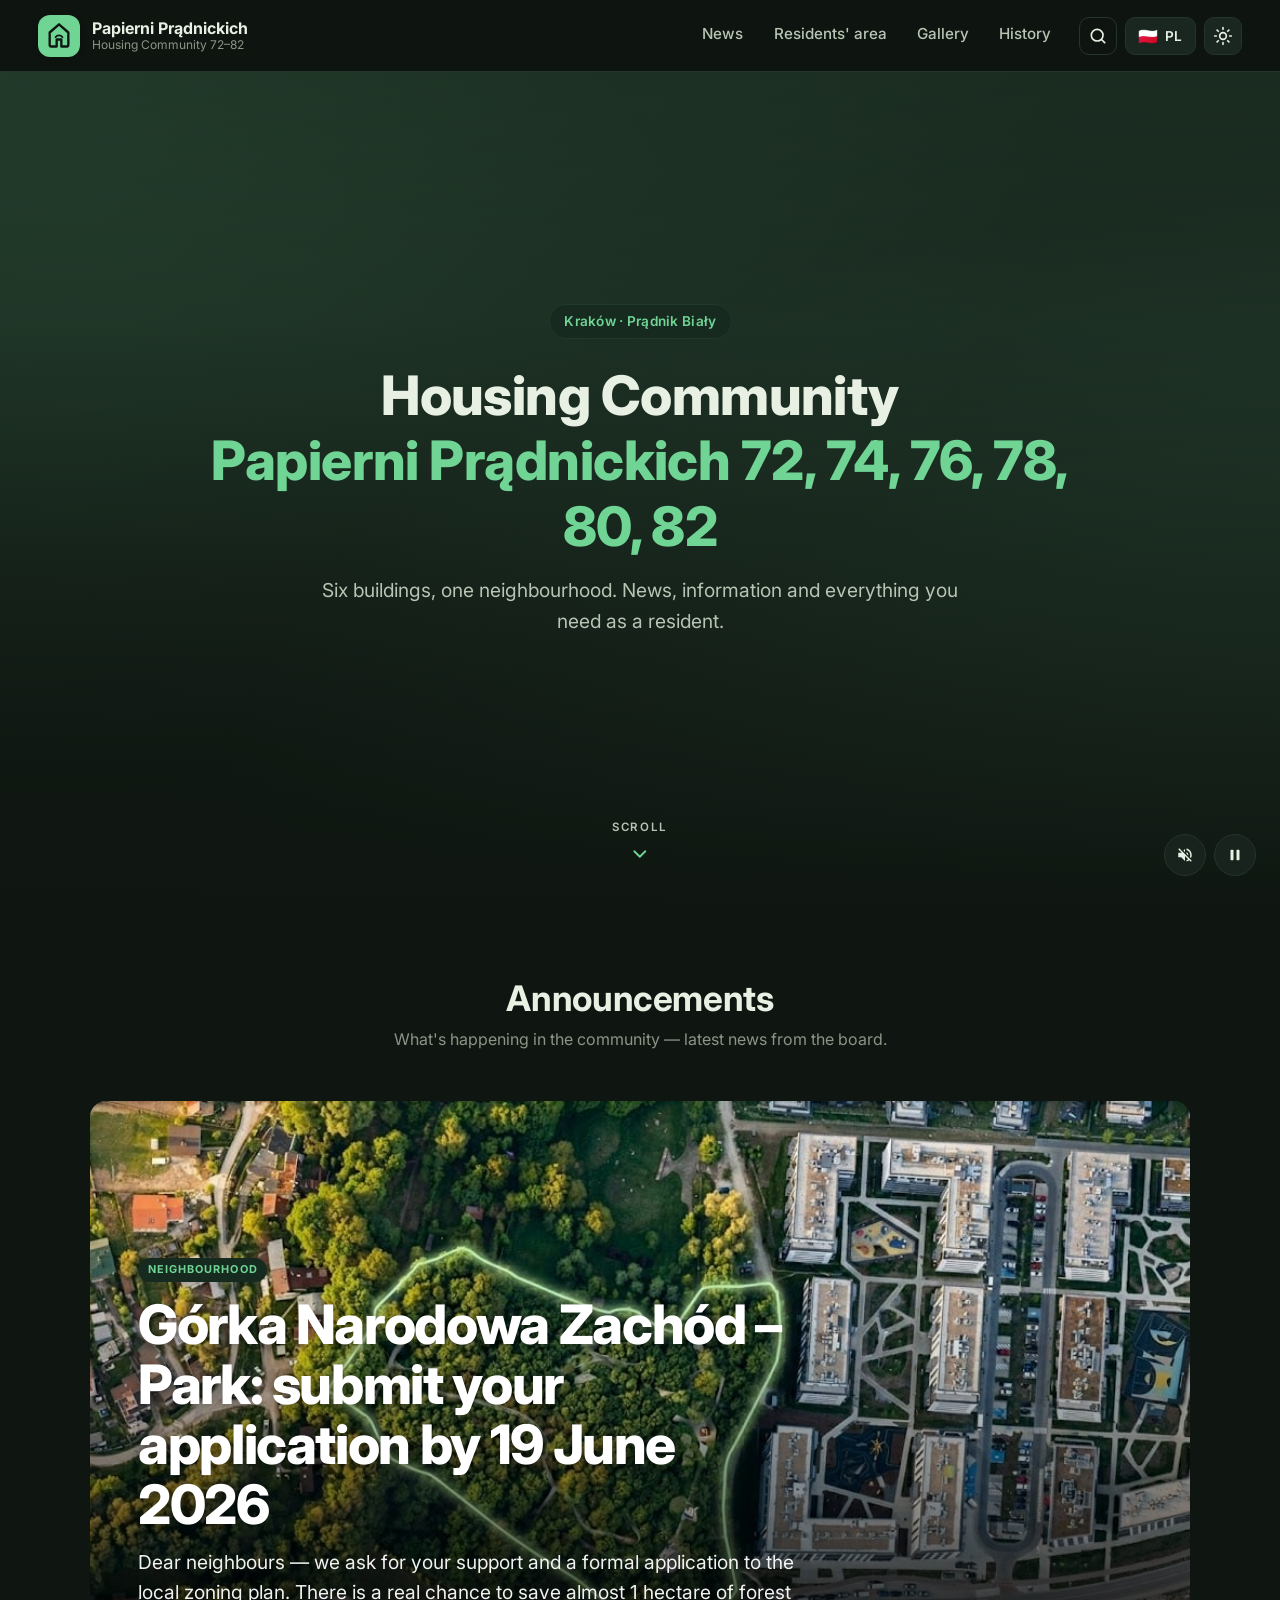
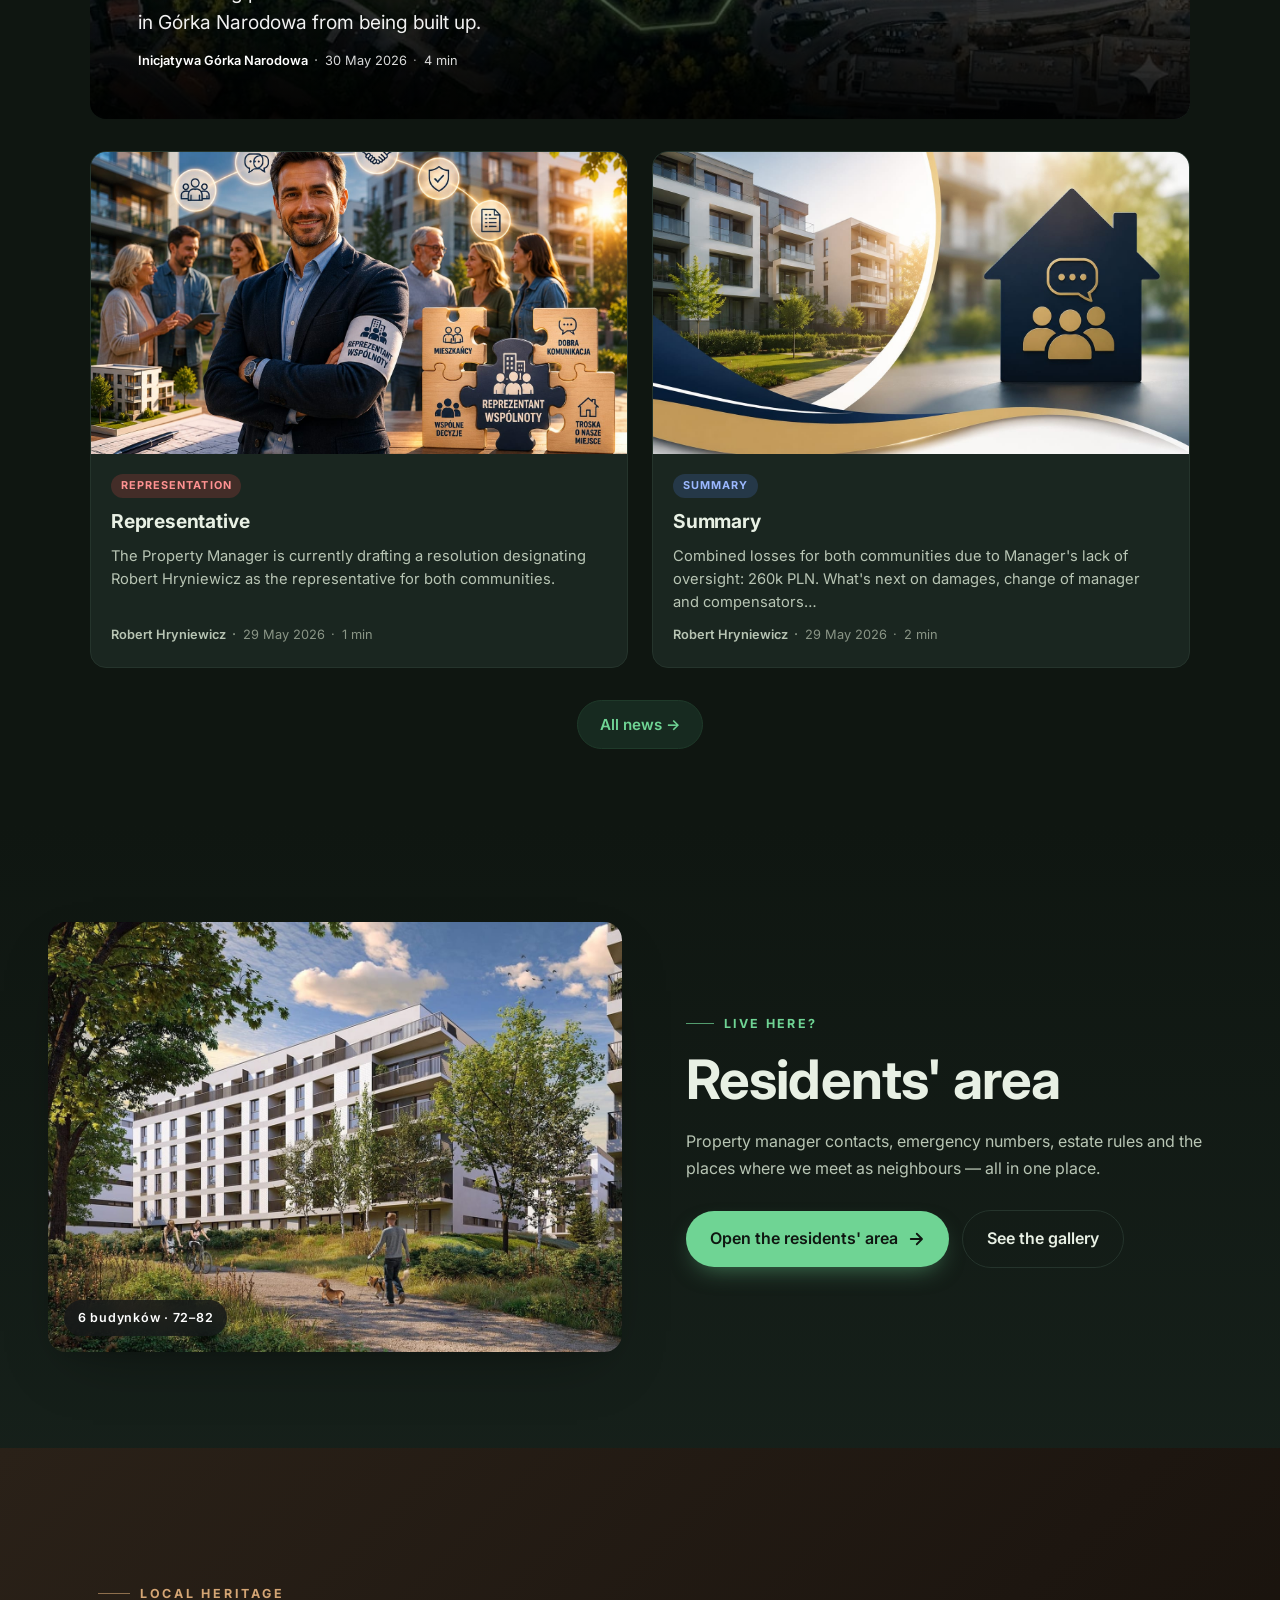
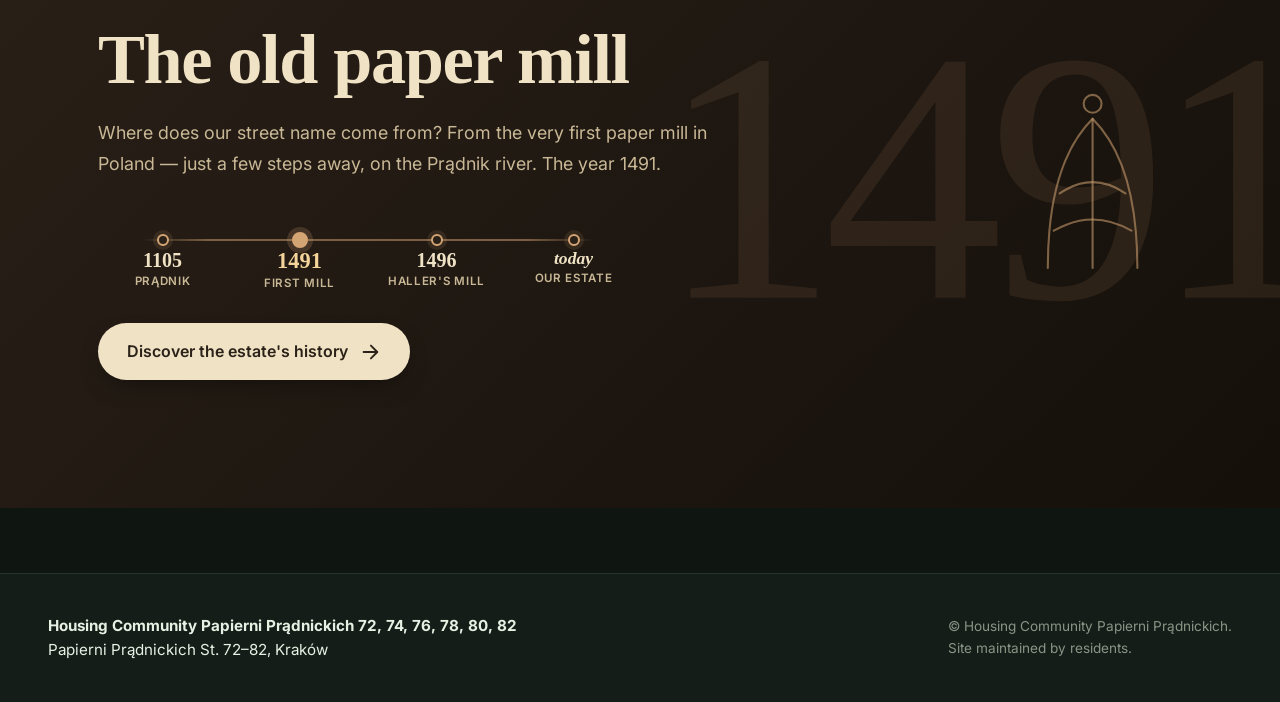
==== commit 0205d453: "feat(home): add mini timeline axis (1105/1491/1496/dzis) to Stara papiernia showcase" ====
--- a/index.html
+++ b/index.html
@@ -191,6 +191,24 @@
         <span data-i18n="homeHistory.title">Stara papiernia</span>
       </h2>
       <p class="showcase-history-lead" data-i18n="homeHistory.lead">Skąd wzięła się nazwa naszej ulicy? Z pierwszej fabryki papieru w Polsce — kilka kroków stąd, nad rzeką Prądnik. Rok 1491.</p>
+      <ol class="showcase-history-axis" aria-label="Oś czasu">
+        <li class="axis-step">
+          <span class="axis-year">1105</span>
+          <span class="axis-label" data-i18n="homeHistory.ax1">Prądnik</span>
+        </li>
+        <li class="axis-step axis-step--mark">
+          <span class="axis-year">1491</span>
+          <span class="axis-label" data-i18n="homeHistory.ax2">Pierwszy młyn</span>
+        </li>
+        <li class="axis-step">
+          <span class="axis-year">1496</span>
+          <span class="axis-label" data-i18n="homeHistory.ax3">Papiernia Hallera</span>
+        </li>
+        <li class="axis-step">
+          <span class="axis-year axis-year--now" data-i18n="homeHistory.axNowYear">dziś</span>
+          <span class="axis-label" data-i18n="homeHistory.ax4">Osiedle</span>
+        </li>
+      </ol>
       <a class="showcase-history-link" href="history.html">
         <span data-i18n="homeHistory.cta">Poznaj historię osiedla</span>
         <svg viewBox="0 0 24 24" width="22" height="22" fill="none" stroke="currentColor" stroke-width="2" stroke-linecap="round" stroke-linejoin="round"><path d="M5 12h14M13 5l7 7-7 7"/></svg>
--- a/site/css/styles.css
+++ b/site/css/styles.css
@@ -3583,4 +3583,153 @@
     transform: none !important;
     transition: none !important;
   }
+}
+
+/* ===== Showcase history mini timeline ===== */
+.showcase-history-axis {
+  list-style: none;
+  margin: 0 0 2rem;
+  padding: 1.4rem 0 0;
+  display: grid;
+  grid-template-columns: repeat(4, minmax(0, 1fr));
+  gap: 0.5rem;
+  position: relative;
+  max-width: 540px;
+}
+.showcase-history-axis::before {
+  content: "";
+  position: absolute;
+  top: calc(1.4rem + 5px);
+  left: 8%;
+  right: 8%;
+  height: 2px;
+  background: linear-gradient(90deg, rgba(138, 90, 31, 0.0) 0%, rgba(138, 90, 31, 0.55) 15%, rgba(138, 90, 31, 0.55) 85%, rgba(138, 90, 31, 0.0) 100%);
+  z-index: 0;
+}
+[data-theme="dark"] .showcase-history-axis::before {
+  background: linear-gradient(90deg, rgba(212, 165, 116, 0.0) 0%, rgba(212, 165, 116, 0.5) 15%, rgba(212, 165, 116, 0.5) 85%, rgba(212, 165, 116, 0.0) 100%);
+}
+.axis-step {
+  position: relative;
+  display: flex;
+  flex-direction: column;
+  align-items: center;
+  text-align: center;
+  padding-top: 1rem;
+  gap: 0.3rem;
+}
+.axis-step::before {
+  content: "";
+  position: absolute;
+  top: 0;
+  left: 50%;
+  transform: translateX(-50%);
+  width: 12px;
+  height: 12px;
+  border-radius: 50%;
+  background: #f8f1e4;
+  border: 2px solid #8a5a1f;
+  box-shadow: 0 0 0 4px rgba(138, 90, 31, 0.12);
+  z-index: 1;
+  transition: transform 0.3s, box-shadow 0.3s;
+}
+[data-theme="dark"] .axis-step::before {
+  background: #2a2118;
+  border-color: #d4a574;
+  box-shadow: 0 0 0 4px rgba(212, 165, 116, 0.12);
+}
+.axis-step--mark::before {
+  width: 16px;
+  height: 16px;
+  top: -2px;
+  background: #8a5a1f;
+  box-shadow: 0 0 0 5px rgba(138, 90, 31, 0.20);
+}
+[data-theme="dark"] .axis-step--mark::before {
+  background: #d4a574;
+  box-shadow: 0 0 0 5px rgba(212, 165, 116, 0.20);
+}
+.axis-year {
+  font-family: 'Cormorant Garamond', Georgia, serif;
+  font-size: 1.25rem;
+  font-weight: 600;
+  color: #3a2d1a;
+  line-height: 1;
+}
+[data-theme="dark"] .axis-year { color: #f0e2c4; }
+.axis-step--mark .axis-year {
+  color: #6b3f0a;
+  font-size: 1.4rem;
+}
+[data-theme="dark"] .axis-step--mark .axis-year { color: #f4d49a; }
+.axis-year--now {
+  font-style: italic;
+  font-size: 1.1rem;
+}
+.axis-label {
+  font-size: 0.72rem;
+  font-weight: 600;
+  letter-spacing: 0.06em;
+  text-transform: uppercase;
+  color: #6b5536;
+  line-height: 1.2;
+}
+[data-theme="dark"] .axis-label { color: #c9b896; }
+
+@media (max-width: 560px) {
+  .showcase-history-axis {
+    grid-template-columns: repeat(2, 1fr);
+    row-gap: 1.2rem;
+    max-width: 360px;
+  }
+  .showcase-history-axis::before { display: none; }
+  .axis-step { padding-top: 0; align-items: flex-start; text-align: left; padding-left: 22px; }
+  .axis-step::before { left: 0; top: 6px; transform: none; }
+  .axis-step--mark::before { top: 4px; }
+}
+
+/* Reveal: axis dots pop in sequentially after lead */
+.showcase--history.reveal .showcase-history-axis {
+  opacity: 0;
+  transform: translateY(20px);
+  transition: opacity 0.7s ease, transform 0.7s ease;
+}
+.showcase--history.reveal.is-revealed .showcase-history-axis {
+  opacity: 1;
+  transform: none;
+  transition-delay: 0.55s;
+}
+.showcase--history.reveal .axis-step {
+  opacity: 0;
+  transform: translateY(10px);
+  transition: opacity 0.5s ease, transform 0.5s ease;
+}
+.showcase--history.reveal.is-revealed .axis-step:nth-child(1) { opacity: 1; transform: none; transition-delay: 0.70s; }
+.showcase--history.reveal.is-revealed .axis-step:nth-child(2) { opacity: 1; transform: none; transition-delay: 0.85s; }
+.showcase--history.reveal.is-revealed .axis-step:nth-child(3) { opacity: 1; transform: none; transition-delay: 1.00s; }
+.showcase--history.reveal.is-revealed .axis-step:nth-child(4) { opacity: 1; transform: none; transition-delay: 1.15s; }
+.showcase--history.reveal.is-revealed .axis-step--mark::before {
+  animation: axisMarkPulse 0.6s 1.20s cubic-bezier(0.22, 1, 0.36, 1);
+}
+@keyframes axisMarkPulse {
+  0% { transform: translateX(-50%) scale(1); }
+  50% { transform: translateX(-50%) scale(1.5); }
+  100% { transform: translateX(-50%) scale(1); }
+}
+
+@media (prefers-reduced-motion: reduce) {
+  .showcase--history.reveal .showcase-history-axis,
+  .showcase--history.reveal .axis-step {
+    opacity: 1 !important;
+    transform: none !important;
+    transition: none !important;
+    animation: none !important;
+  }
+}
+
+/* Adjust text reveal stagger now that axis sits between lead and link */
+.showcase--history.reveal.is-revealed .showcase-history-text > *:nth-child(5) {
+  opacity: 1;
+  transform: none;
+  transition-delay: 1.25s;
 }
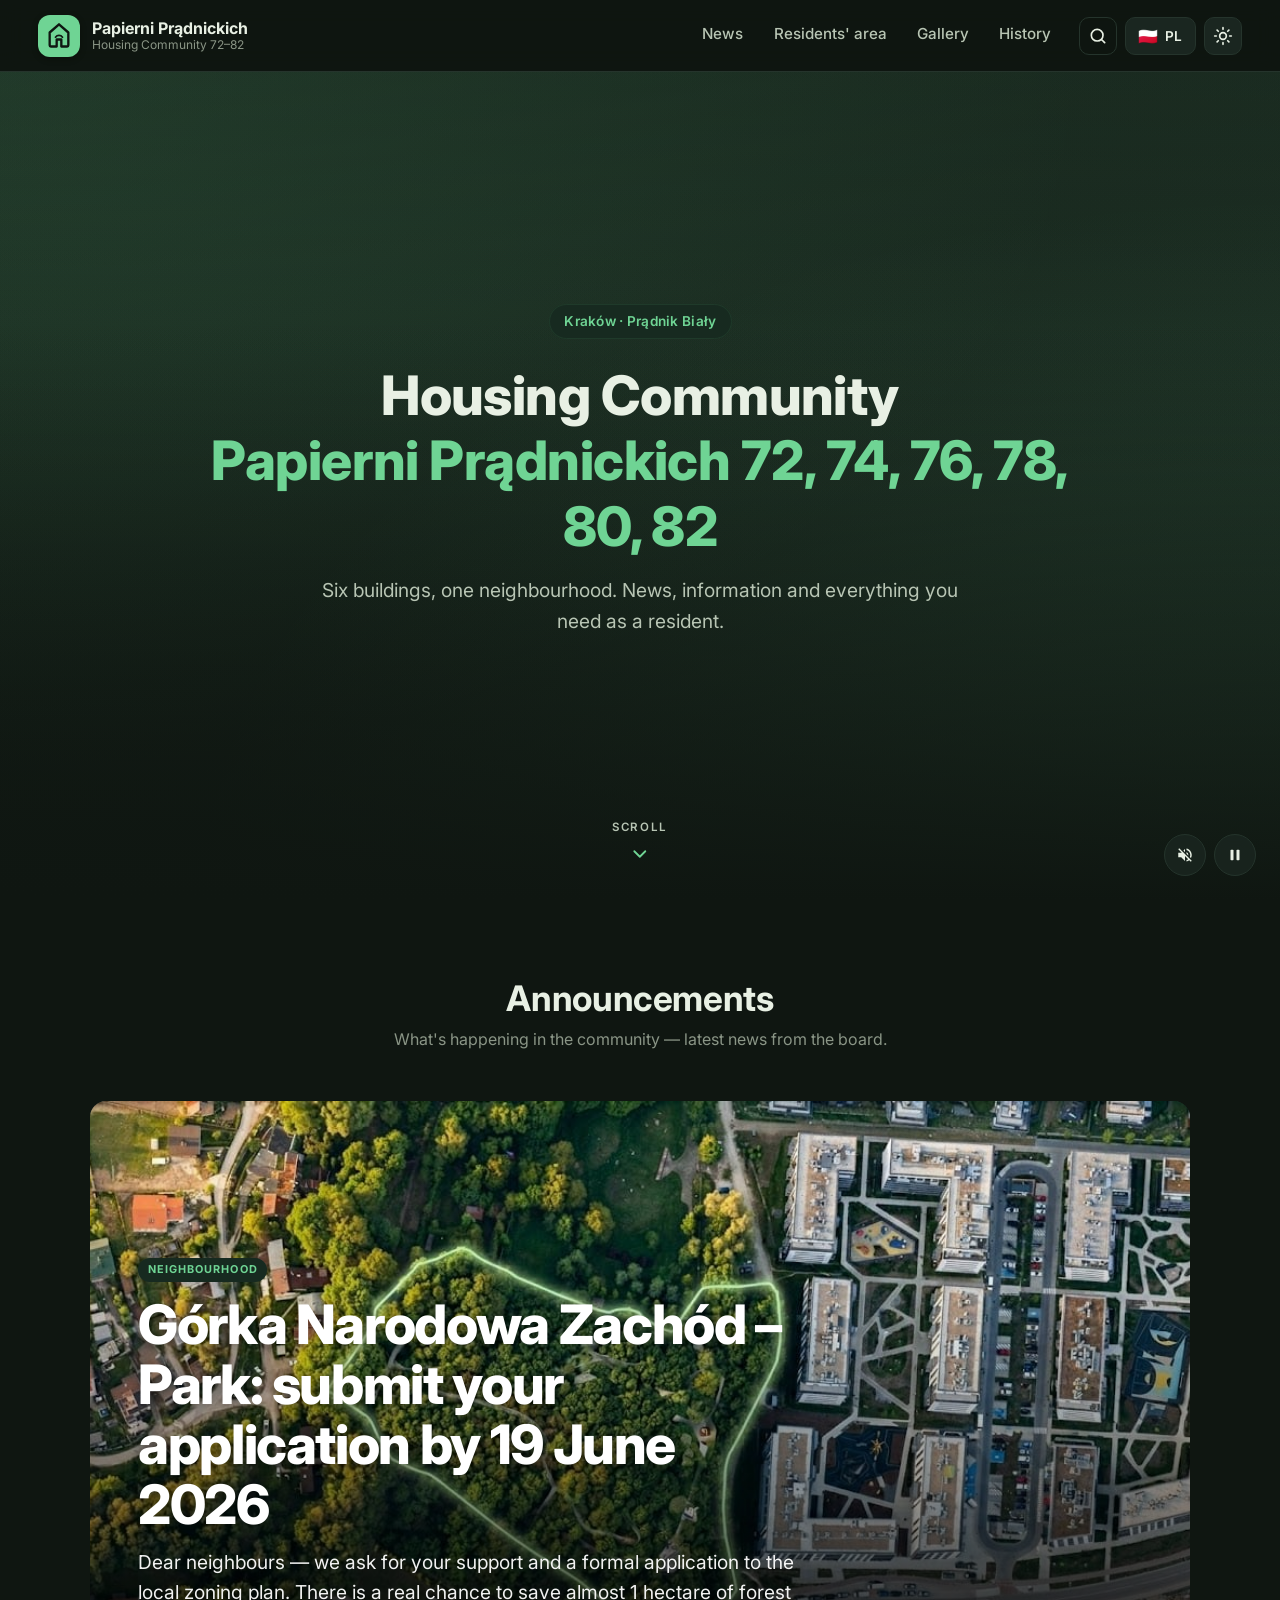
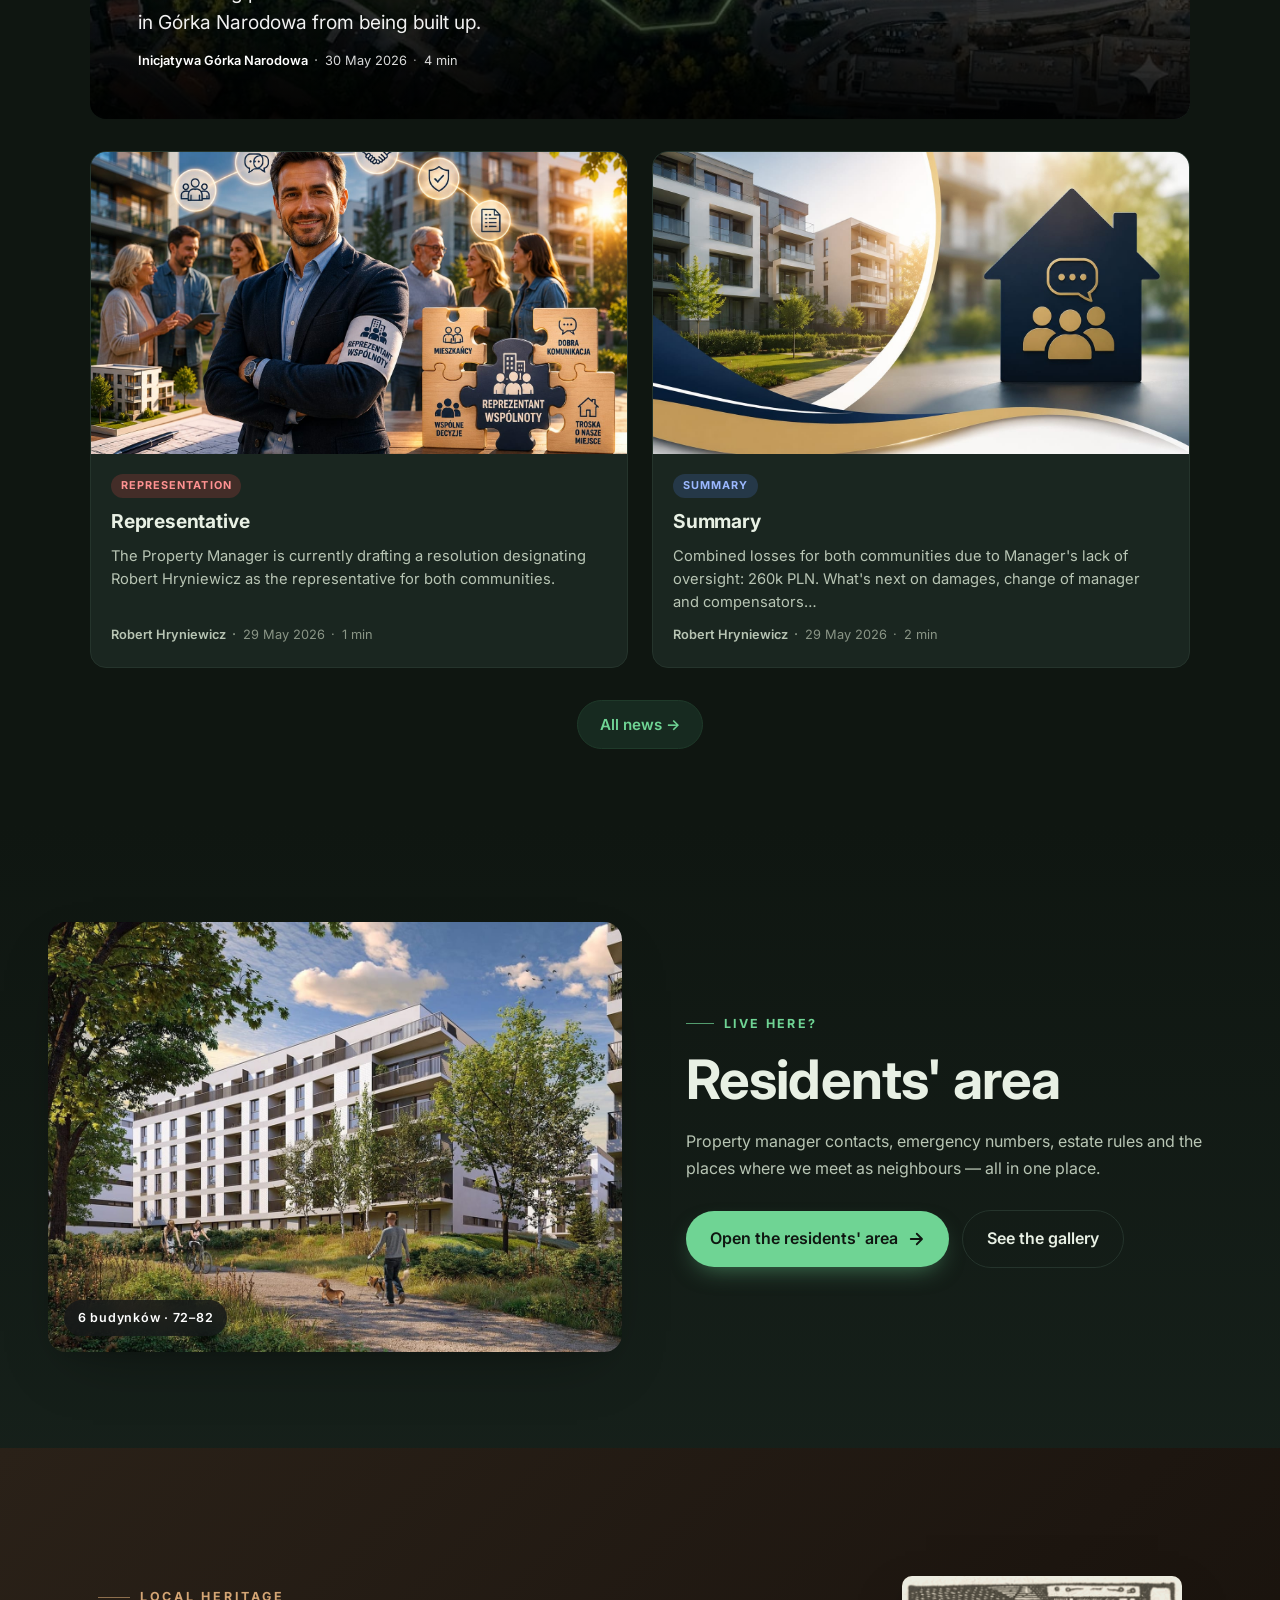
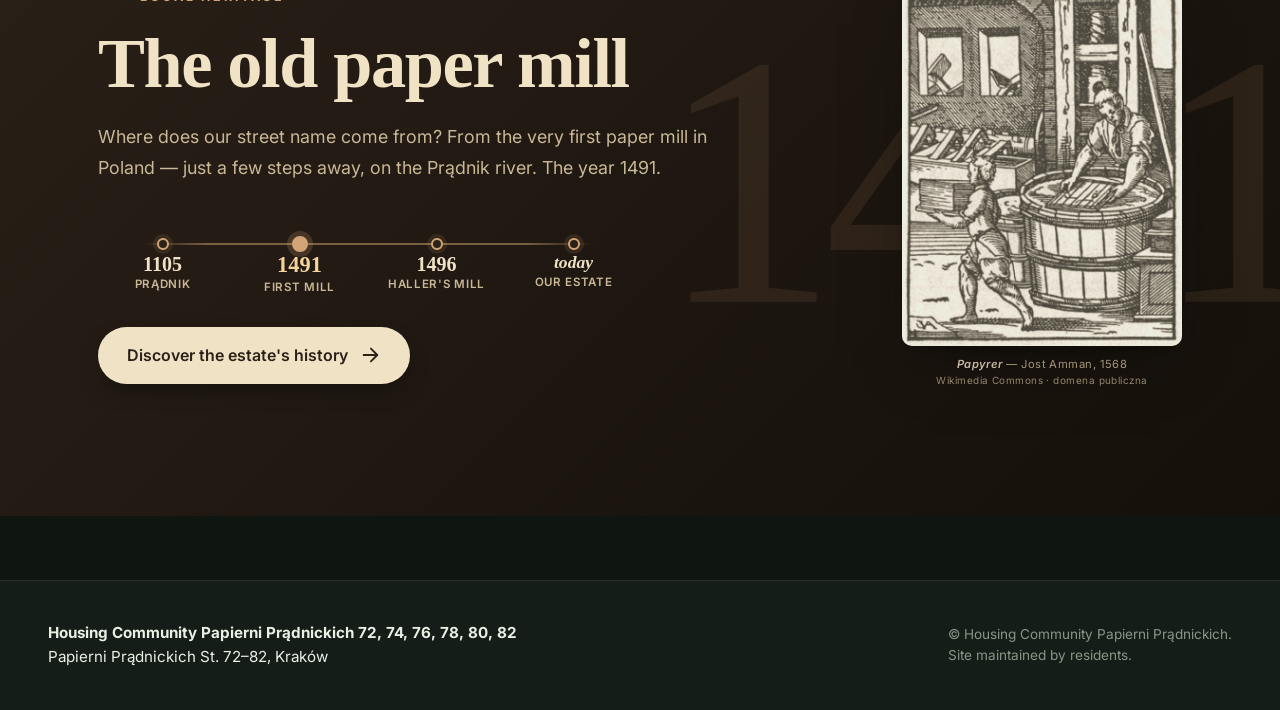
==== commit 5856f506: "feat(home): replace SVG mark with 1568 Jost Amman 'Papyrer' woodcut (Wikimedia, PD) + attribution" ====
--- a/index.html
+++ b/index.html
@@ -214,15 +214,13 @@
         <svg viewBox="0 0 24 24" width="22" height="22" fill="none" stroke="currentColor" stroke-width="2" stroke-linecap="round" stroke-linejoin="round"><path d="M5 12h14M13 5l7 7-7 7"/></svg>
       </a>
     </div>
-    <div class="showcase-history-mark" aria-hidden="true">
-      <svg viewBox="0 0 120 160" fill="none" stroke="currentColor" stroke-width="1.4" stroke-linecap="round" stroke-linejoin="round">
-        <path d="M30 140 Q30 70 60 40 Q90 70 90 140" />
-        <path d="M60 40 L60 140" />
-        <path d="M38 90 Q60 75 82 90" />
-        <path d="M34 115 Q60 100 86 115" />
-        <circle cx="60" cy="30" r="6" />
-      </svg>
-    </div>
+    <figure class="showcase-history-mark" aria-hidden="true">
+      <img src="assets/img/showcase-papyrer.jpg" alt="" loading="lazy" width="590" height="780" />
+      <figcaption class="showcase-history-mark-cap">
+        <em>Papyrer</em> — Jost Amman, 1568
+        <span>Wikimedia Commons · domena publiczna</span>
+      </figcaption>
+    </figure>
   </div>
 </section>
 
--- a/site/css/styles.css
+++ b/site/css/styles.css
@@ -3504,12 +3504,54 @@
 .showcase-history-mark {
   position: relative;
   z-index: 1;
-  color: rgba(138, 90, 31, 0.55);
-  width: clamp(120px, 14vw, 180px);
+  margin: 0;
+  width: clamp(160px, 22vw, 280px);
   flex-shrink: 0;
 }
-[data-theme="dark"] .showcase-history-mark { color: rgba(212, 165, 116, 0.55); }
-.showcase-history-mark svg { width: 100%; height: auto; display: block; }
+.showcase-history-mark img {
+  width: 100%;
+  height: auto;
+  display: block;
+  border-radius: 10px;
+  box-shadow:
+    0 24px 60px -24px rgba(58, 45, 26, 0.55),
+    0 8px 18px -10px rgba(58, 45, 26, 0.35),
+    inset 0 0 0 1px rgba(138, 90, 31, 0.25);
+  transition: transform 0.5s cubic-bezier(0.22, 1, 0.36, 1);
+  filter: sepia(0.15) contrast(1.05);
+}
+.showcase--history:hover .showcase-history-mark img {
+  transform: rotate(1.2deg) translateY(-3px);
+}
+.showcase-history-mark-cap {
+  margin-top: 0.7rem;
+  font-size: 0.7rem;
+  letter-spacing: 0.04em;
+  color: #6b5536;
+  text-align: center;
+  line-height: 1.35;
+  font-style: normal;
+}
+.showcase-history-mark-cap em {
+  font-style: italic;
+  color: #3a2d1a;
+  font-weight: 600;
+}
+.showcase-history-mark-cap span {
+  display: block;
+  font-size: 0.62rem;
+  opacity: 0.7;
+  margin-top: 2px;
+}
+[data-theme="dark"] .showcase-history-mark img {
+  box-shadow:
+    0 24px 60px -24px rgba(0, 0, 0, 0.7),
+    0 8px 18px -10px rgba(0, 0, 0, 0.5),
+    inset 0 0 0 1px rgba(212, 165, 116, 0.25);
+  filter: sepia(0.20) contrast(0.95) brightness(0.95);
+}
+[data-theme="dark"] .showcase-history-mark-cap { color: #c9b896; }
+[data-theme="dark"] .showcase-history-mark-cap em { color: #f0e2c4; }
 
 @media (max-width: 860px) {
   .showcase-history-inner {
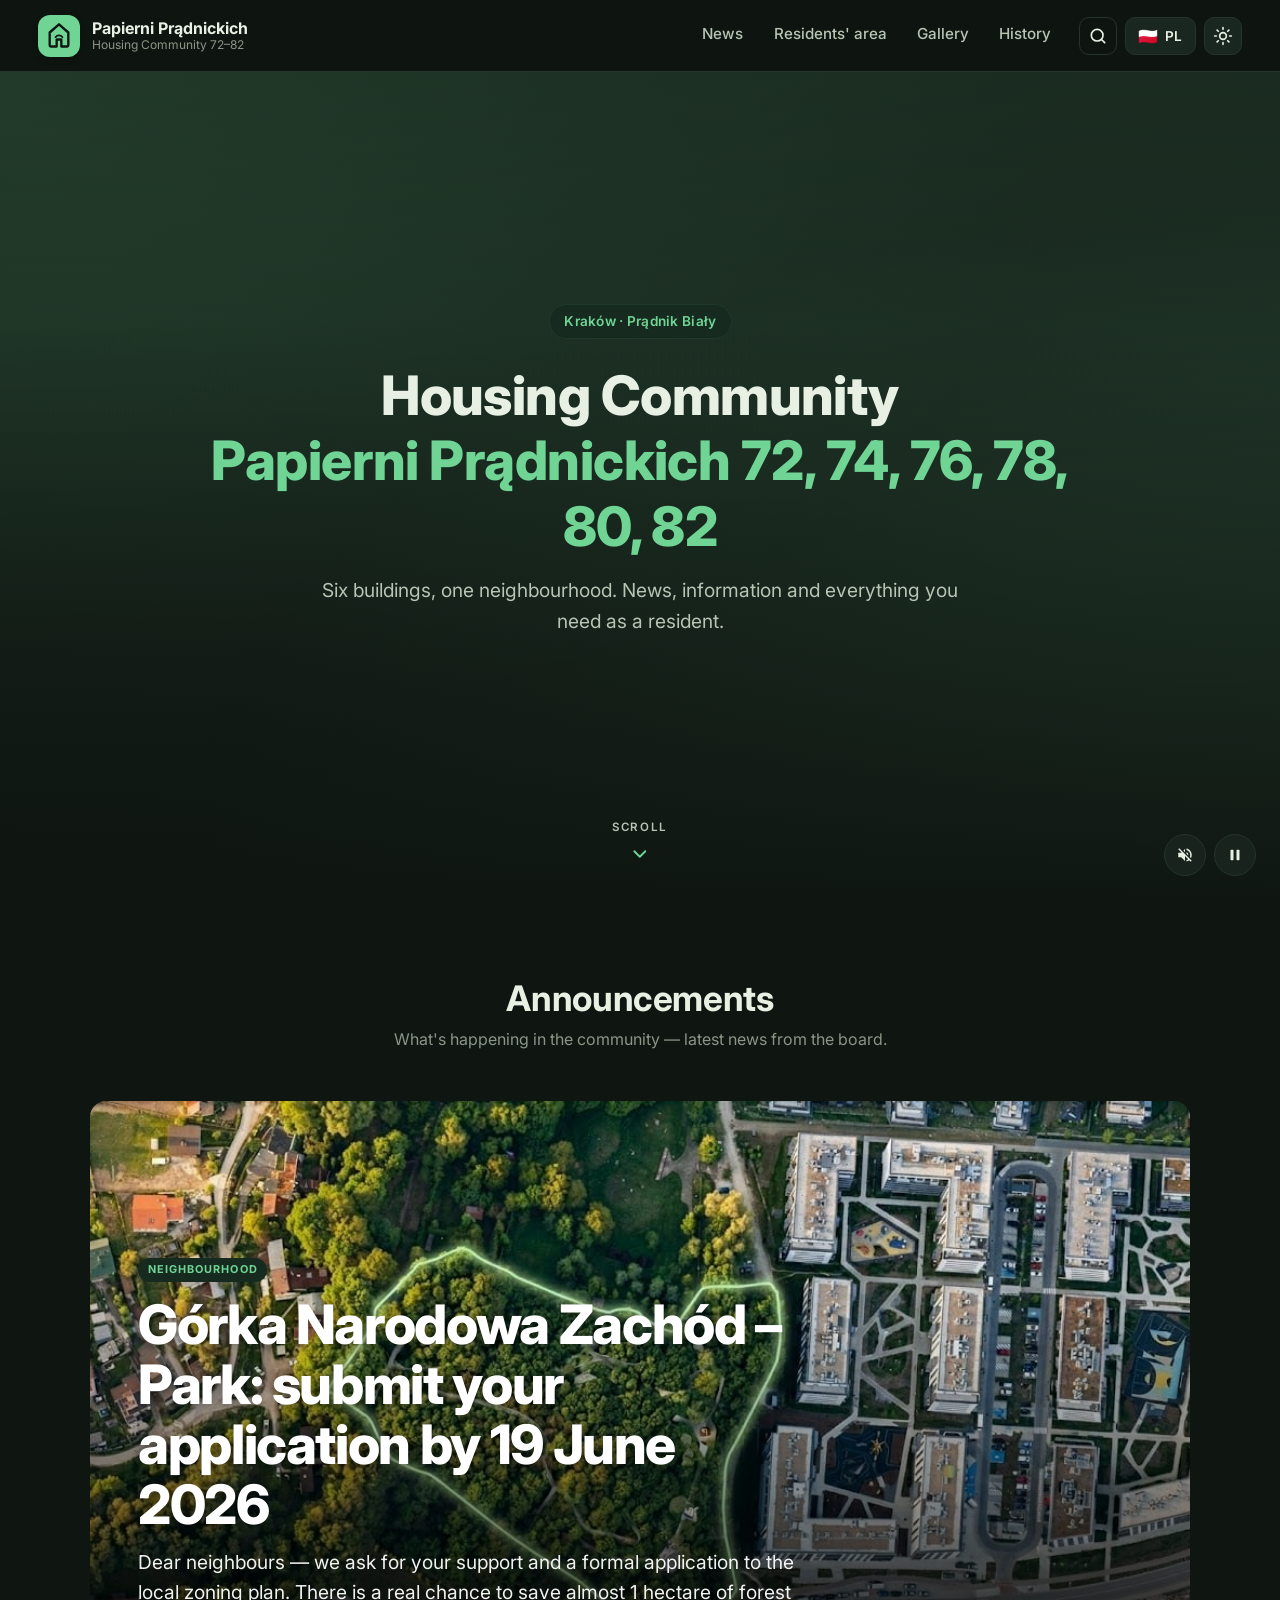
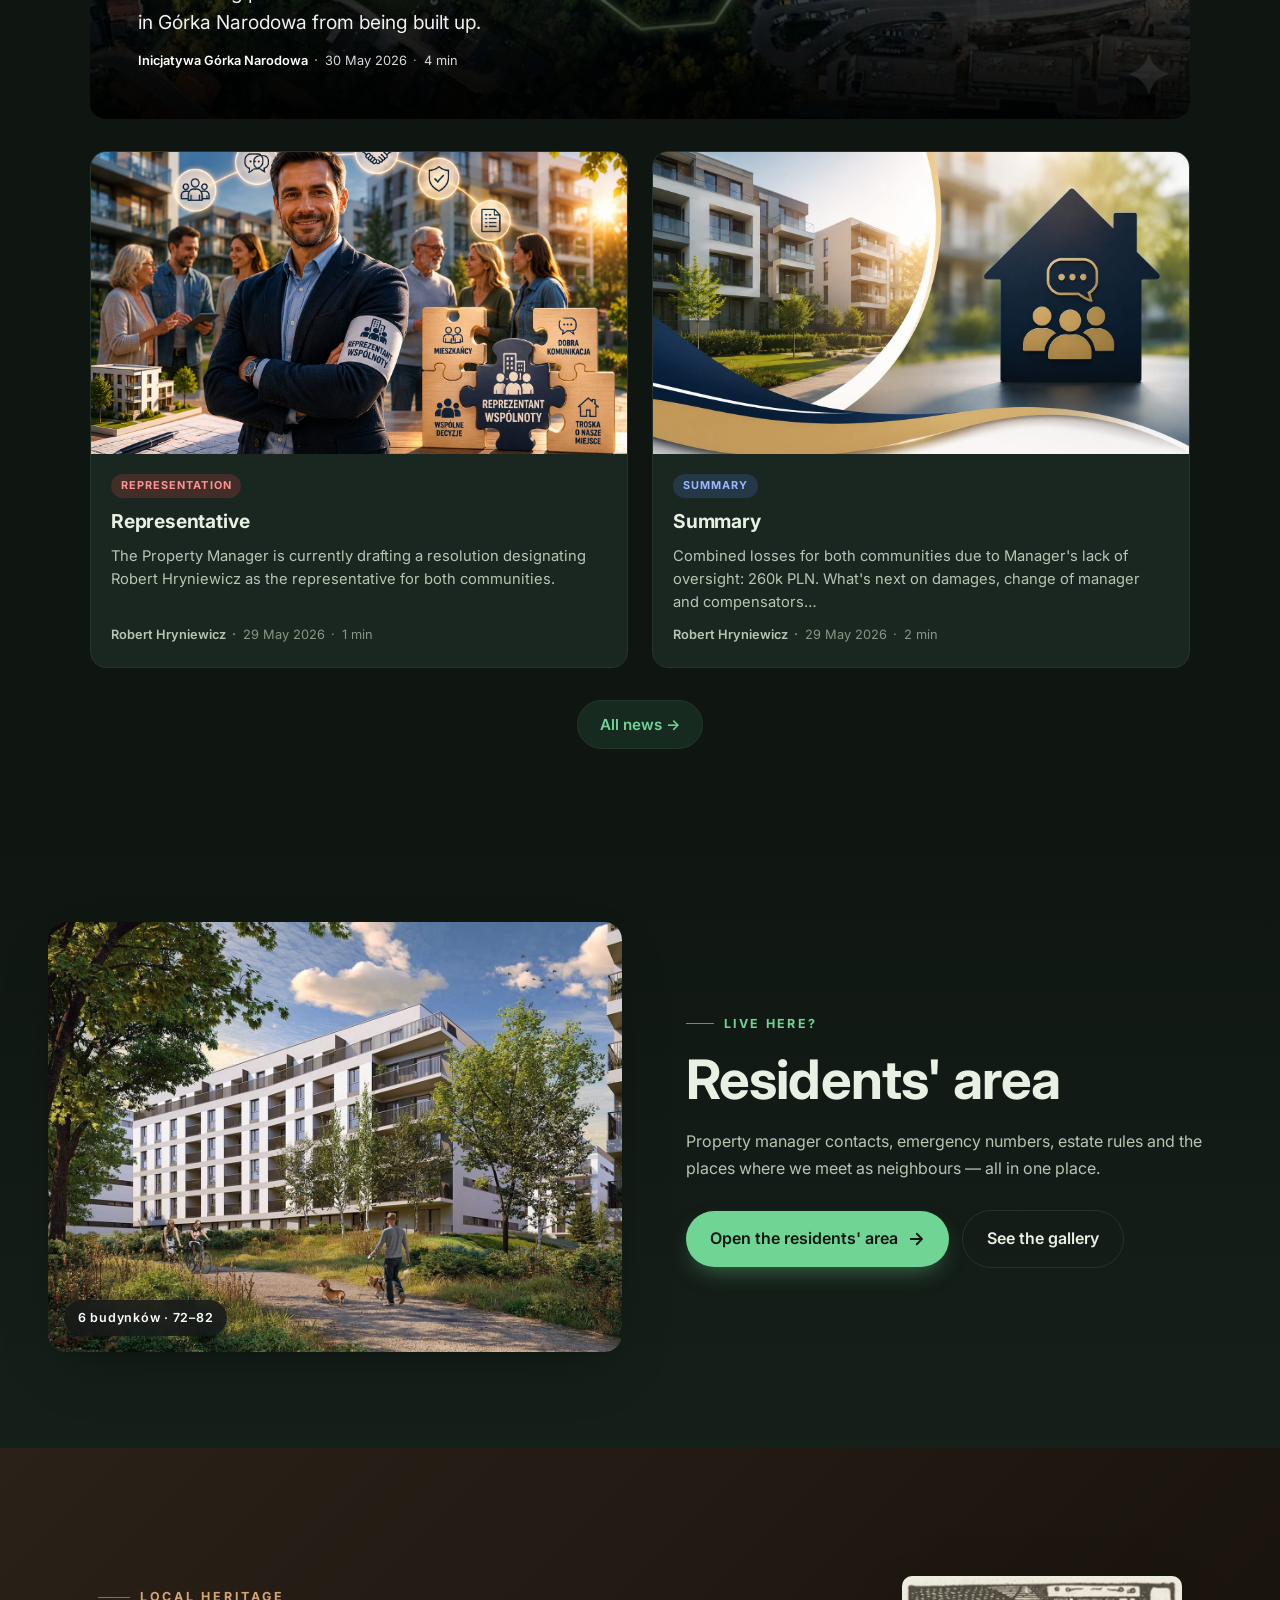
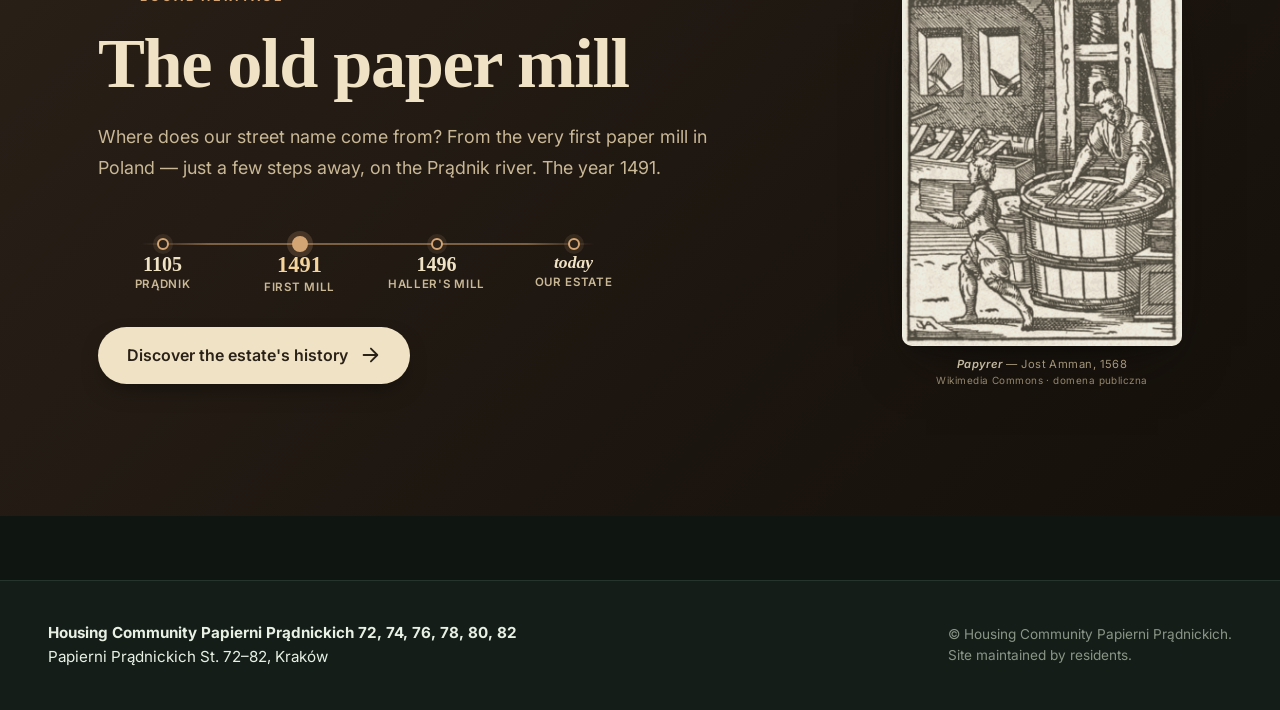
==== commit 460e0386: "style(home): remove '1491' background watermark (woodcut is the focal point now)" ====
--- a/index.html
+++ b/index.html
@@ -181,9 +181,6 @@
 
 <!-- ===== Showcase: Stara papiernia ===== -->
 <section class="showcase showcase--history reveal" aria-labelledby="showcase-history-title">
-  <div class="showcase-history-bg" aria-hidden="true">
-    <span class="showcase-history-watermark">1491</span>
-  </div>
   <div class="showcase-history-inner">
     <div class="showcase-history-text">
       <span class="showcase-history-eyebrow" data-i18n="homeHistory.eyebrow">Kącik historyczny</span>
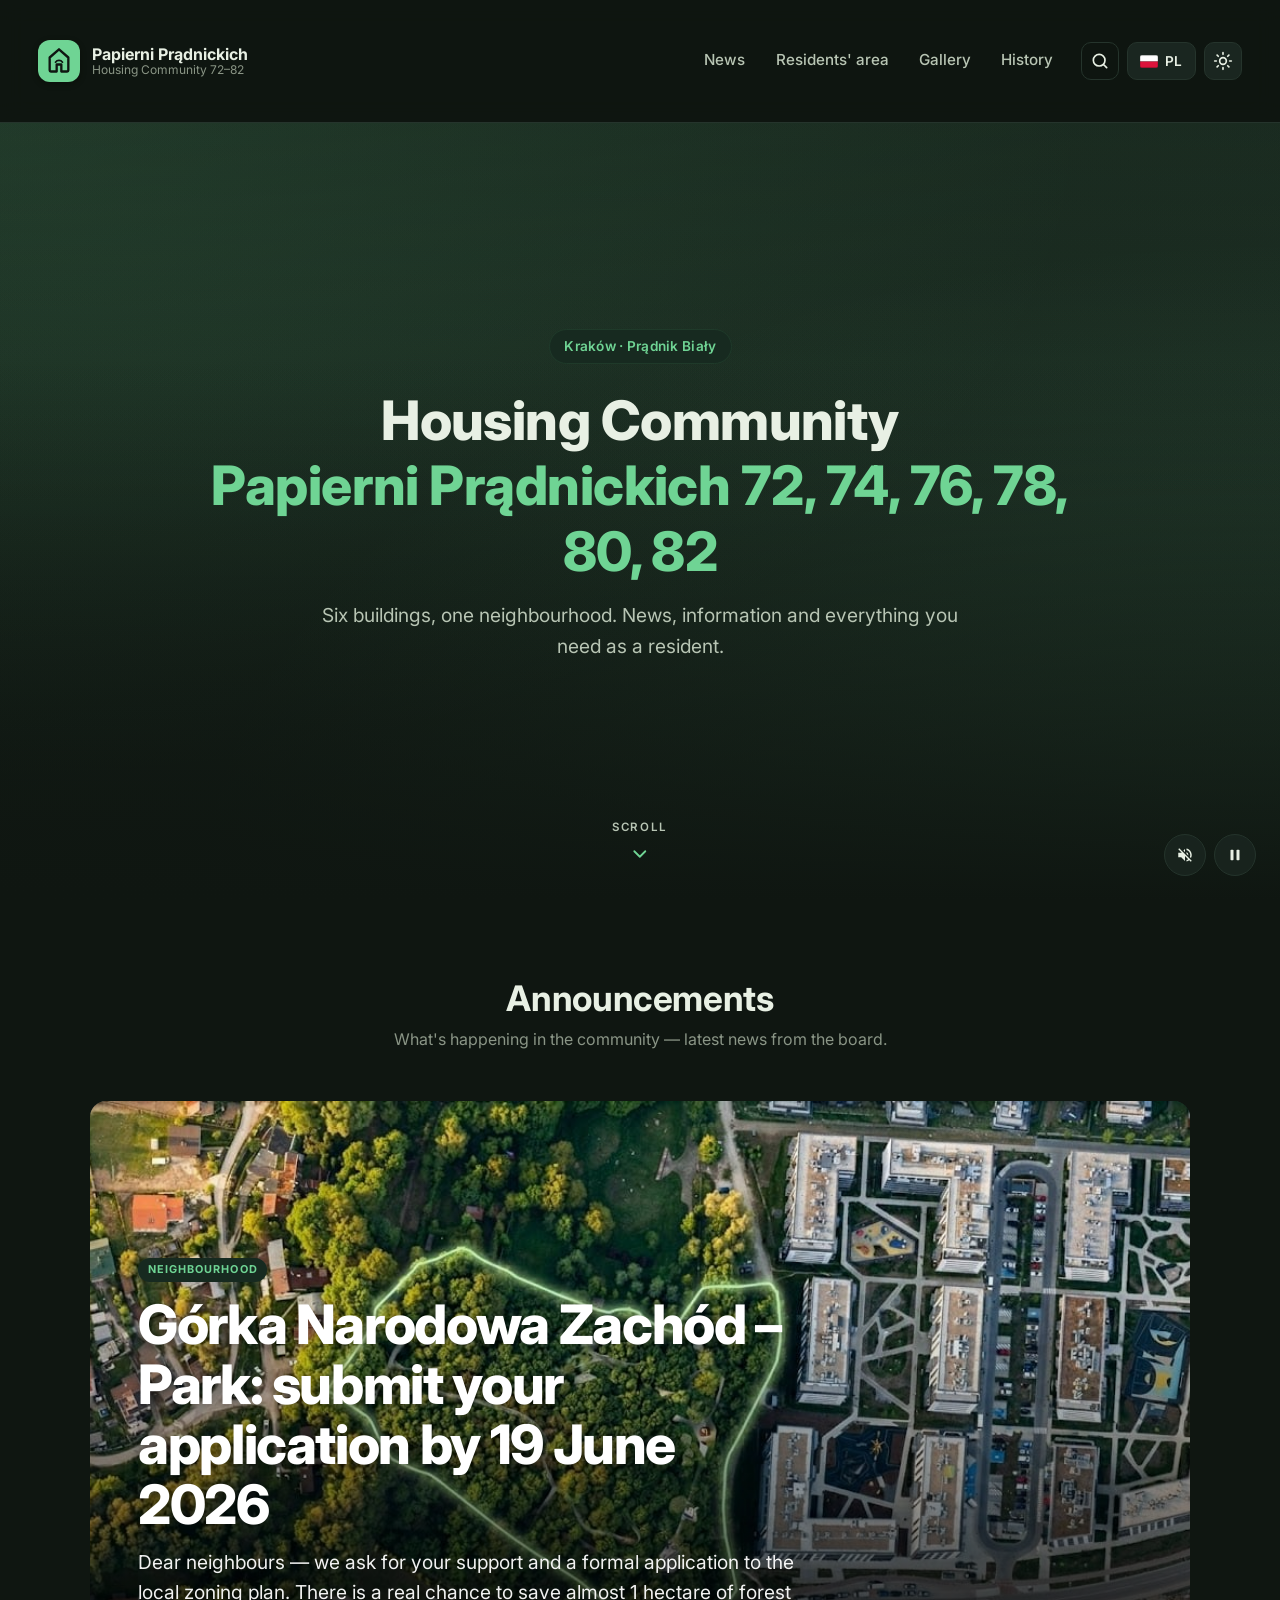
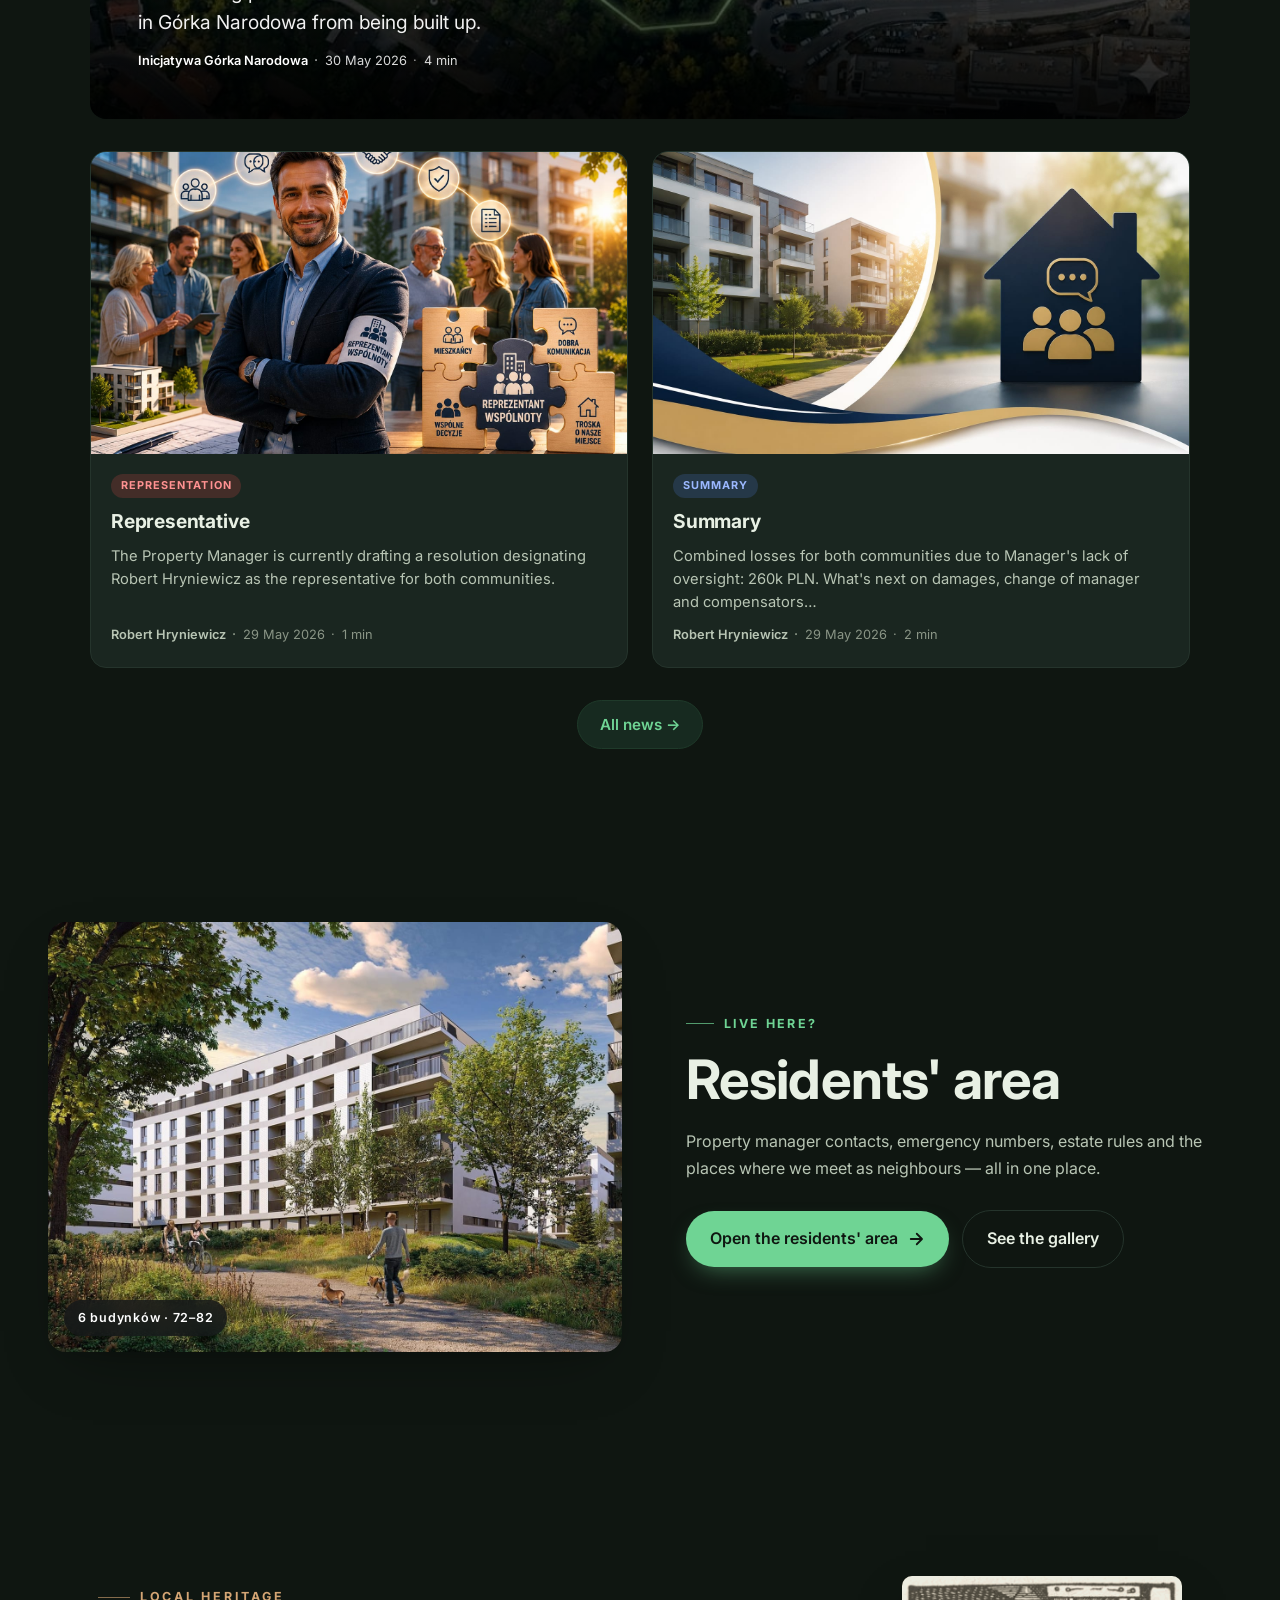
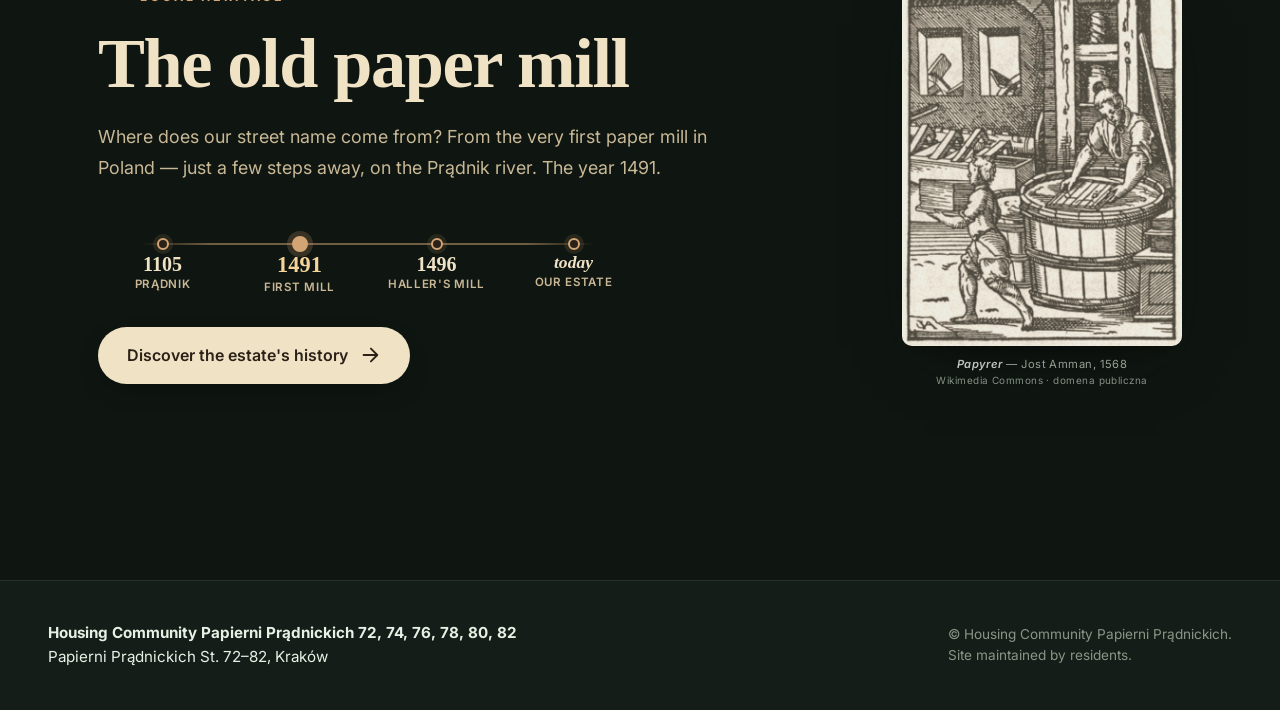
==== commit 8e9940da: "fix(lang-toggle): inline SVG flags (Windows Segoe UI Emoji lacks country flags)" ====
--- a/index.html
+++ b/index.html
@@ -66,7 +66,7 @@
 
   <div class="header-tools">
     <button class="lang-toggle" id="langToggle" aria-label="Switch language" title="Język / Language">
-      <span class="lang-flag">🇵🇱</span><span class="lang-code">PL</span>
+      <span class="lang-flag" aria-hidden="true"></span><span class="lang-code">PL</span>
     </button>
     <button class="theme-toggle" id="themeToggle" aria-label="Toggle theme" title="Theme">
       <svg class="icon-sun" viewBox="0 0 24 24" width="20" height="20" fill="none" stroke="currentColor" stroke-width="2" stroke-linecap="round" stroke-linejoin="round"><circle cx="12" cy="12" r="4"/><path d="M12 2v2M12 20v2M4.93 4.93l1.41 1.41M17.66 17.66l1.41 1.41M2 12h2M20 12h2M4.93 19.07l1.41-1.41M17.66 6.34l1.41-1.41"/></svg>
--- a/site/css/styles.css
+++ b/site/css/styles.css
@@ -68,7 +68,7 @@
   background: var(--bg);
   -webkit-font-smoothing: antialiased;
   transition: background-color .3s ease, color .3s ease;
-  overflow-x: hidden;
+  overflow-x: clip;
 }
 img { max-width: 100%; display: block; }
 a { color: var(--accent); text-decoration: none; transition: color .2s; }
@@ -158,7 +158,15 @@
 [data-theme="dark"]  .icon-sun  { display: block; }
 
 .lang-toggle .lang-code { font-weight: 600; font-size: .85rem; }
-.lang-toggle .lang-flag { font-size: 1rem; }
+.lang-toggle .lang-flag {
+  display: inline-flex;
+  align-items: center;
+  justify-content: center;
+  line-height: 0;
+  border-radius: 2px;
+  overflow: hidden;
+}
+.lang-toggle .lang-flag svg { display: block; }
 
 /* ----- Hero ----- */
 .hero {
@@ -2122,7 +2130,36 @@
 
 /* ----- Small phones ----- */
 @media (max-width: 480px) {
-  html, body { overflow-x: hidden; }
+  html, body { overflow-x: clip; }
+  .site-header { padding: .4rem .6rem; gap: .35rem; }
+  .brand { gap: .4rem; flex: 0 1 auto; min-width: 0; }
+  .brand-mark { width: 30px; height: 30px; flex-shrink: 0; }
+  .brand-title { font-size: .85rem; overflow: hidden; text-overflow: ellipsis; white-space: nowrap; }
+  .header-tools { gap: .25rem; flex-shrink: 0; }
+  .theme-toggle, .lang-toggle { height: 32px; padding: 0 .5rem; border-radius: 8px; }
+  .theme-toggle { width: 32px; padding: 0; }
+  .lang-toggle .lang-code { font-size: .78rem; }
+  .lang-toggle svg { width: 14px; height: 14px; }
+  .site-nav {
+    order: 3;
+    width: 100%;
+    flex-wrap: nowrap;
+    overflow-x: auto;
+    scrollbar-width: none;
+    -ms-overflow-style: none;
+    justify-content: flex-start;
+    gap: .25rem;
+    padding: 0 .25rem;
+    margin: 0 -.25rem;
+  }
+  .site-nav::-webkit-scrollbar { display: none; }
+  .site-nav a {
+    font-size: .78rem;
+    padding: .25rem .55rem;
+    white-space: nowrap;
+    flex: 0 0 auto;
+    letter-spacing: -0.01em;
+  }
   .cta-section { padding: 3rem 1rem; }
   .cta-card { padding: 1.75rem 1.25rem; }
   .cta-stats { grid-template-columns: 1fr; }
@@ -2134,6 +2171,10 @@
   .news-detail-body { font-size: 1rem; }
   .news-detail-title { font-size: 1.6rem !important; }
   main .section { padding-left: 1rem; padding-right: 1rem; }
+}
+
+@media (max-width: 360px) {
+  .brand-text { display: none; }
 }
 
 /* ================== STREFA MIESZKAŃCA (handbook) ================== */
@@ -2179,7 +2220,7 @@
 .hb-doc { min-width: 0; }
 .hb-doc-section {
   margin-bottom: 3rem;
-  scroll-margin-top: 96px;
+  scroll-margin-top: calc(var(--header-h, 72px) + 16px);
 }
 .hb-doc-section:last-child { margin-bottom: 0; }
 .hb-doc-section h2 {
@@ -2540,31 +2581,54 @@
 .hb-faq-body a:hover { text-decoration: underline; }
 
 @media (max-width: 860px) {
-  .hb-layout { grid-template-columns: 1fr; gap: 1.5rem; }
-  .hb-sidebar { position: static; }
-  .hb-toc {
-    border-left: none;
-    border-top: 1px solid var(--border);
-    border-bottom: 1px solid var(--border);
-    padding: 1rem 0;
-  }
+  .hb-layout { grid-template-columns: minmax(0, 1fr); gap: 1.5rem; }
+  .hb-sidebar {
+    position: sticky;
+    top: calc(var(--header-h, 72px) + 8px);
+    z-index: 20;
+    background: color-mix(in srgb, var(--bg-elev) 88%, transparent);
+    backdrop-filter: saturate(140%) blur(10px);
+    -webkit-backdrop-filter: saturate(140%) blur(10px);
+    border: 1px solid var(--border);
+    border-radius: 999px;
+    box-shadow: 0 6px 20px -10px rgba(0,0,0,0.18);
+  }
+  .hb-doc-section {
+    scroll-margin-top: calc(var(--header-h, 72px) + 80px);
+  }
+  .hb-toc { border: none; padding: 0; }
+  .hb-toc-title { display: none; }
   .hb-toc ol {
     display: flex;
-    flex-wrap: wrap;
-    gap: .25rem .5rem;
-  }
+    flex-wrap: nowrap;
+    gap: .35rem;
+    overflow-x: auto;
+    scroll-snap-type: x proximity;
+    scrollbar-width: none;
+    -ms-overflow-style: none;
+    padding: .4rem .55rem;
+    margin: 0;
+    scroll-padding-inline: .55rem;
+  }
+  .hb-toc ol::-webkit-scrollbar { display: none; }
+  .hb-toc li { flex: 0 0 auto; scroll-snap-align: center; }
   .hb-toc a {
     margin-left: 0;
     border-left: none;
-    padding: .3rem .65rem;
+    padding: .35rem .8rem;
     border-radius: 999px;
-    background: var(--bg-elev);
-    font-size: .85rem;
-  }
+    background: transparent;
+    font-size: .82rem;
+    white-space: nowrap;
+    color: var(--text-soft);
+    transition: background .15s, color .15s;
+  }
+  .hb-toc a:hover { color: var(--text); background: var(--bg-alt); }
   .hb-toc a.active {
     border-left: none;
     background: var(--accent);
     color: var(--bg);
+    font-weight: 600;
   }
   .hb-defs-2col { grid-template-columns: max-content 1fr; }
   .hb-call { font-size: 1.5rem; }
@@ -2727,10 +2791,6 @@
   gap: 3rem;
   align-items: start;
 }
-@media (max-width: 900px) {
-  .history-layout { grid-template-columns: 1fr; gap: 1.5rem; }
-  .history-sidebar { position: static; }
-}
 
 /* Sidebar TOC */
 .history-sidebar { position: sticky; top: 96px; }
@@ -2766,9 +2826,62 @@
   font-weight: 600;
 }
 
+@media (max-width: 900px) {
+  .history-layout { grid-template-columns: minmax(0, 1fr); gap: 1.5rem; }
+  .history-sidebar {
+    position: sticky;
+    top: calc(var(--header-h, 72px) + 8px);
+    z-index: 20;
+    background: color-mix(in srgb, var(--bg-elev) 88%, transparent);
+    backdrop-filter: saturate(140%) blur(10px);
+    -webkit-backdrop-filter: saturate(140%) blur(10px);
+    border: 1px solid var(--border);
+    border-radius: 999px;
+    box-shadow: 0 6px 20px -10px rgba(0,0,0,0.18);
+    padding: 0;
+  }
+  .history-toc { padding: 0; }
+  .history-toc-title { display: none; }
+  .history-toc ol {
+    display: flex;
+    flex-wrap: nowrap;
+    gap: .35rem;
+    overflow-x: auto;
+    scroll-snap-type: x proximity;
+    scrollbar-width: none;
+    -ms-overflow-style: none;
+    padding: .25rem .4rem;
+    margin: 0;
+    scroll-padding-inline: .4rem;
+    border-left: none;
+  }
+  .history-toc ol::-webkit-scrollbar { display: none; }
+  .history-toc li { flex: 0 0 auto; scroll-snap-align: center; }
+  .history-toc a {
+    display: block;
+    margin-left: 0;
+    padding: .3rem .7rem;
+    border-left: none;
+    border-radius: 999px;
+    background: transparent;
+    font-size: .78rem;
+    line-height: 1.2;
+    white-space: nowrap;
+    color: var(--text-soft);
+  }
+  .history-toc a:hover { color: var(--text); background: var(--bg-alt); }
+  .history-toc a.active {
+    background: var(--accent);
+    color: var(--bg);
+    font-weight: 600;
+    border-left-color: transparent;
+  }
+  .history-section { scroll-margin-top: calc(var(--header-h, 72px) + 80px); }
+}
+
 /* Doc / sections */
 .history-doc { max-width: 720px; }
-.history-section { margin: 0 0 3.5rem; }
+.history-section { margin: 0 0 3.5rem; scroll-margin-top: calc(var(--header-h, 72px) + 16px); }
 .history-section h2 {
   font-family: 'Cormorant Garamond', Georgia, serif;
   font-size: clamp(1.6rem, 2.6vw, 2.1rem);
@@ -3267,7 +3380,7 @@
 
 /* ===== Showcase CTA (Strefa mieszkanca) ===== */
 .showcase--cta {
-  background: linear-gradient(180deg, var(--bg) 0%, color-mix(in srgb, var(--bg-elev) 60%, var(--bg)) 100%);
+  background: var(--bg);
   padding: clamp(3rem, 8vw, 6rem) 0;
 }
 .showcase-grid {
@@ -3393,13 +3506,13 @@
 
 /* ===== Showcase History (Stara papiernia) ===== */
 .showcase--history {
-  background: linear-gradient(135deg, #f8f1e4 0%, #ede1c9 55%, #e3d3b1 100%);
-  color: #3a2d1a;
+  background: var(--bg);
+  color: var(--text);
   padding: clamp(4rem, 10vw, 8rem) 0;
 }
 [data-theme="dark"] .showcase--history {
-  background: linear-gradient(135deg, #2a2118 0%, #1d1610 60%, #15100a 100%);
-  color: #ede1c9;
+  background: var(--bg);
+  color: var(--text);
 }
 .showcase-history-bg {
   position: absolute;
@@ -3527,14 +3640,14 @@
   margin-top: 0.7rem;
   font-size: 0.7rem;
   letter-spacing: 0.04em;
-  color: #6b5536;
+  color: var(--text-soft);
   text-align: center;
   line-height: 1.35;
   font-style: normal;
 }
 .showcase-history-mark-cap em {
   font-style: italic;
-  color: #3a2d1a;
+  color: var(--text);
   font-weight: 600;
 }
 .showcase-history-mark-cap span {
@@ -3550,8 +3663,7 @@
     inset 0 0 0 1px rgba(212, 165, 116, 0.25);
   filter: sepia(0.20) contrast(0.95) brightness(0.95);
 }
-[data-theme="dark"] .showcase-history-mark-cap { color: #c9b896; }
-[data-theme="dark"] .showcase-history-mark-cap em { color: #f0e2c4; }
+
 
 @media (max-width: 860px) {
   .showcase-history-inner {
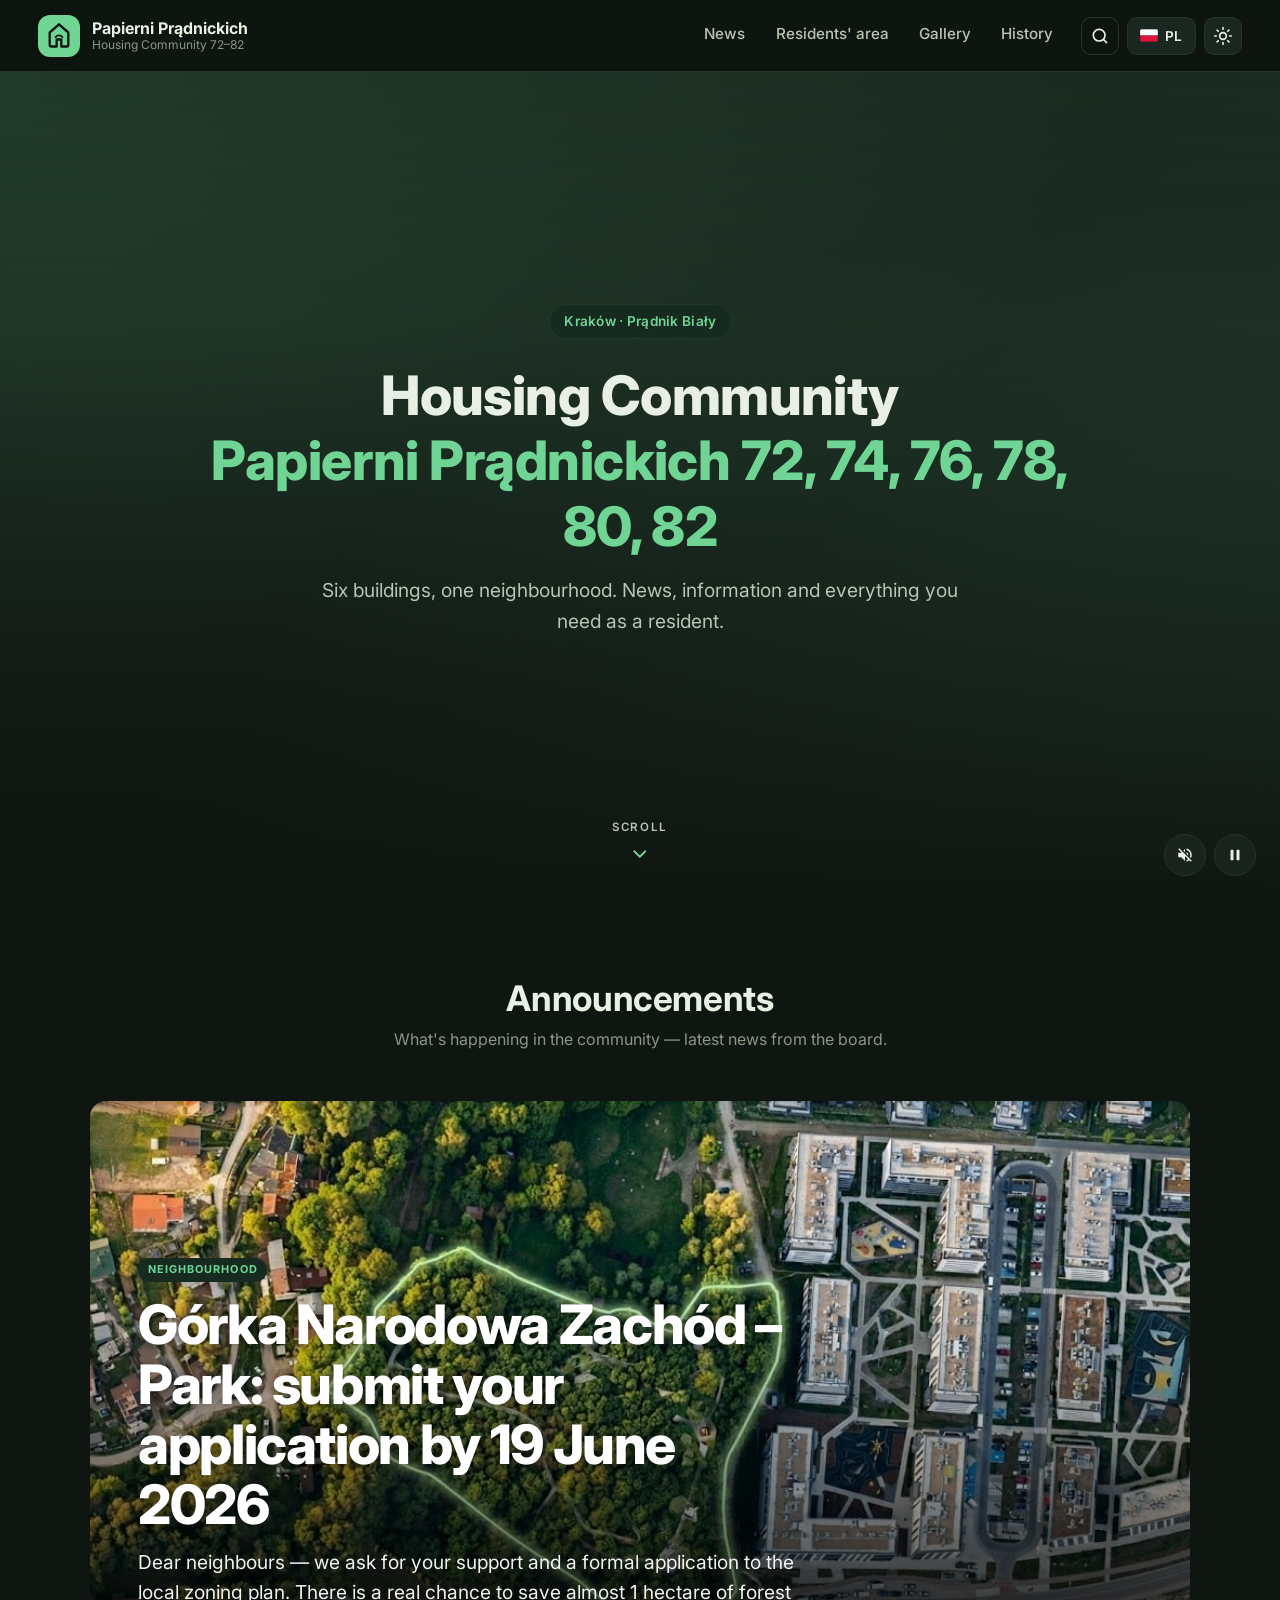
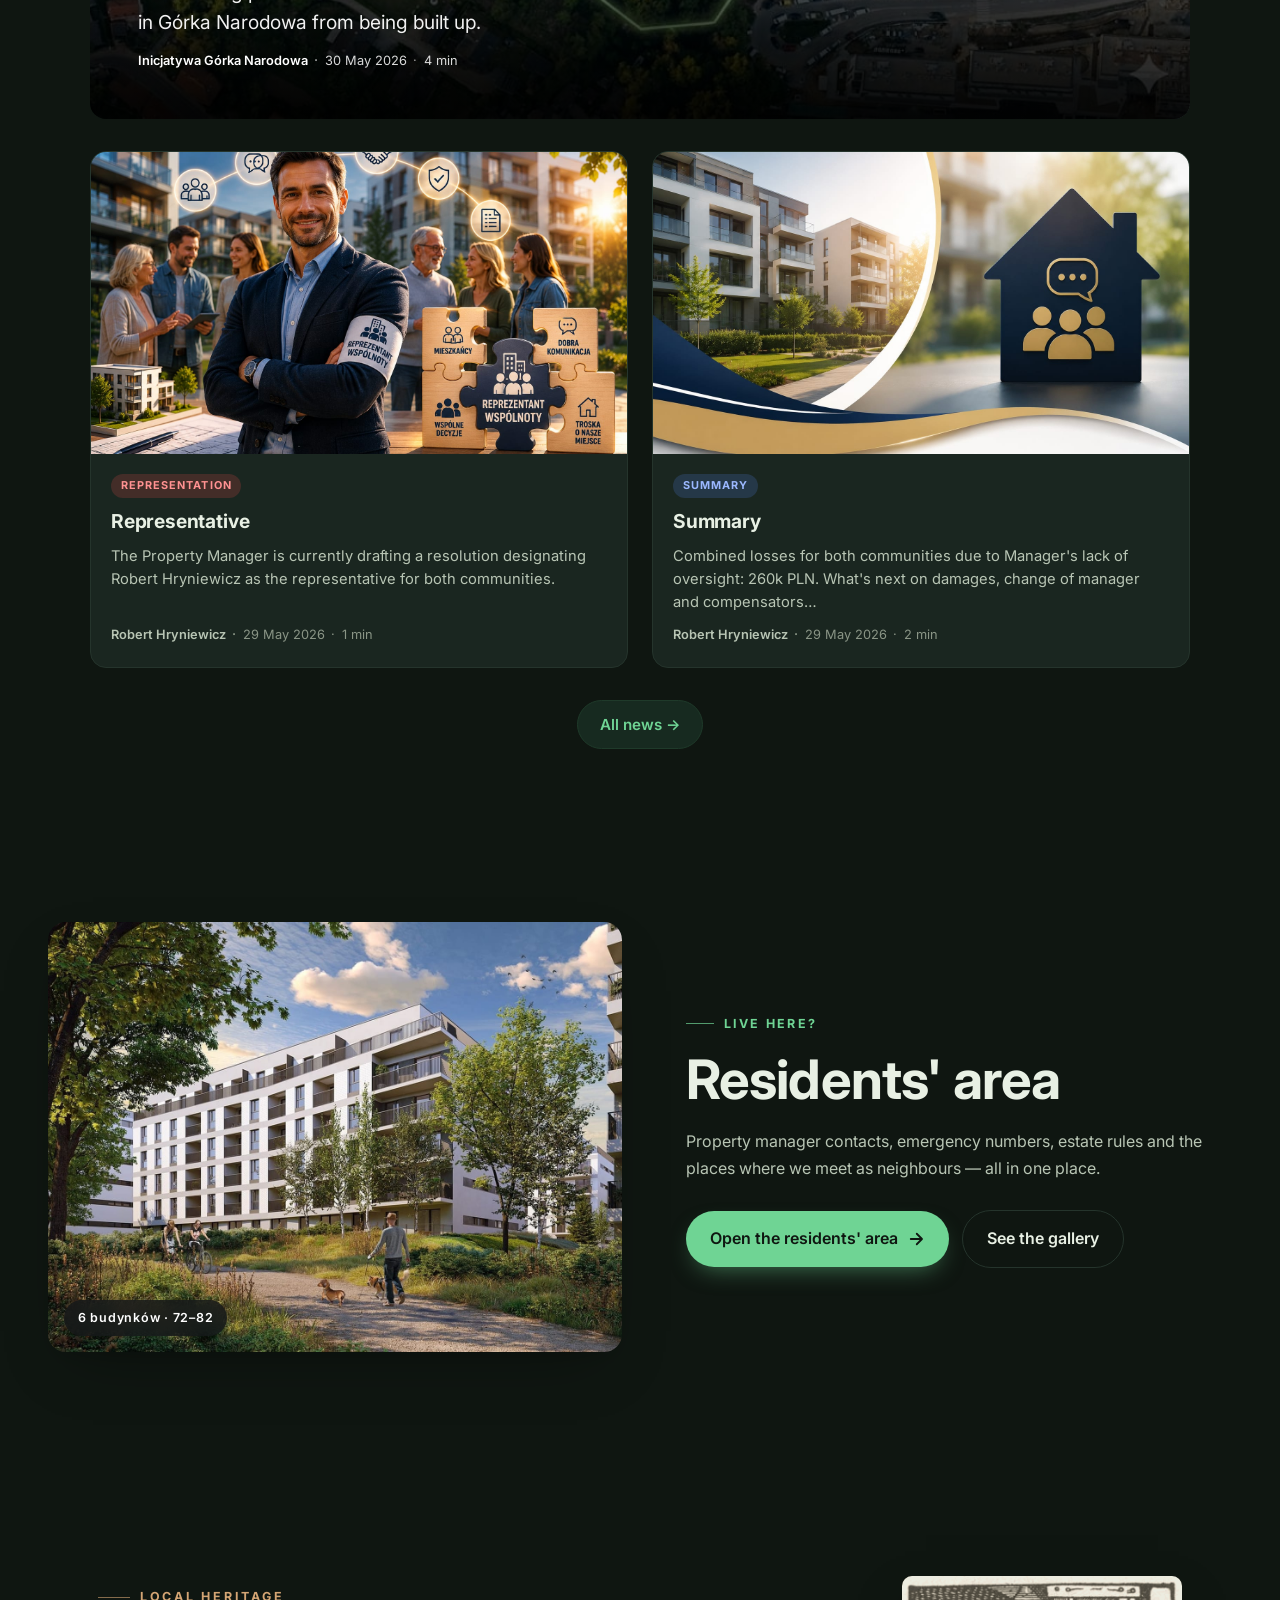
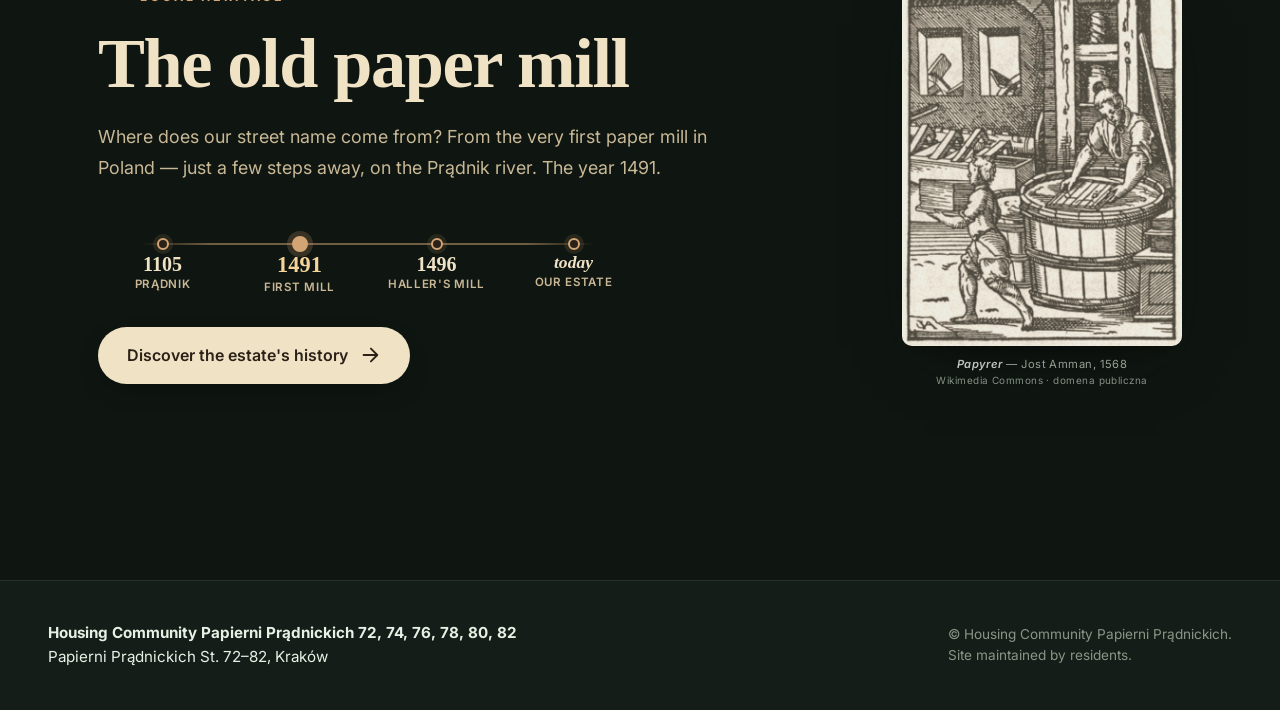
==== commit a158d83f: "fix(meta): UTF-8 in og:image:alt, dedupe description in news-index, add og:url in news" ====
--- a/index.html
+++ b/index.html
@@ -19,7 +19,7 @@
   <meta property="og:image" content="https://wspolnota.hrynie.com/papierni-pradnickich-72-82/assets/img/og-default.jpg" />
   <meta property="og:image:width" content="1200" />
   <meta property="og:image:height" content="630" />
-  <meta property="og:image:alt" content="Dziedziniec osiedla Papierni Pr�dnickich 72�82 w Krakowie" />
+  <meta property="og:image:alt" content="Dziedziniec osiedla Papierni Prądnickich 72–82 w Krakowie" />
   <meta name="twitter:card" content="summary_large_image" />
   <meta name="twitter:title" content="Wspólnota Papierni Prądnickich 72–82" />
   <meta name="twitter:description" content="Aktualności, strefa mieszkańca, galeria i kontakty zarządu wspólnoty." />
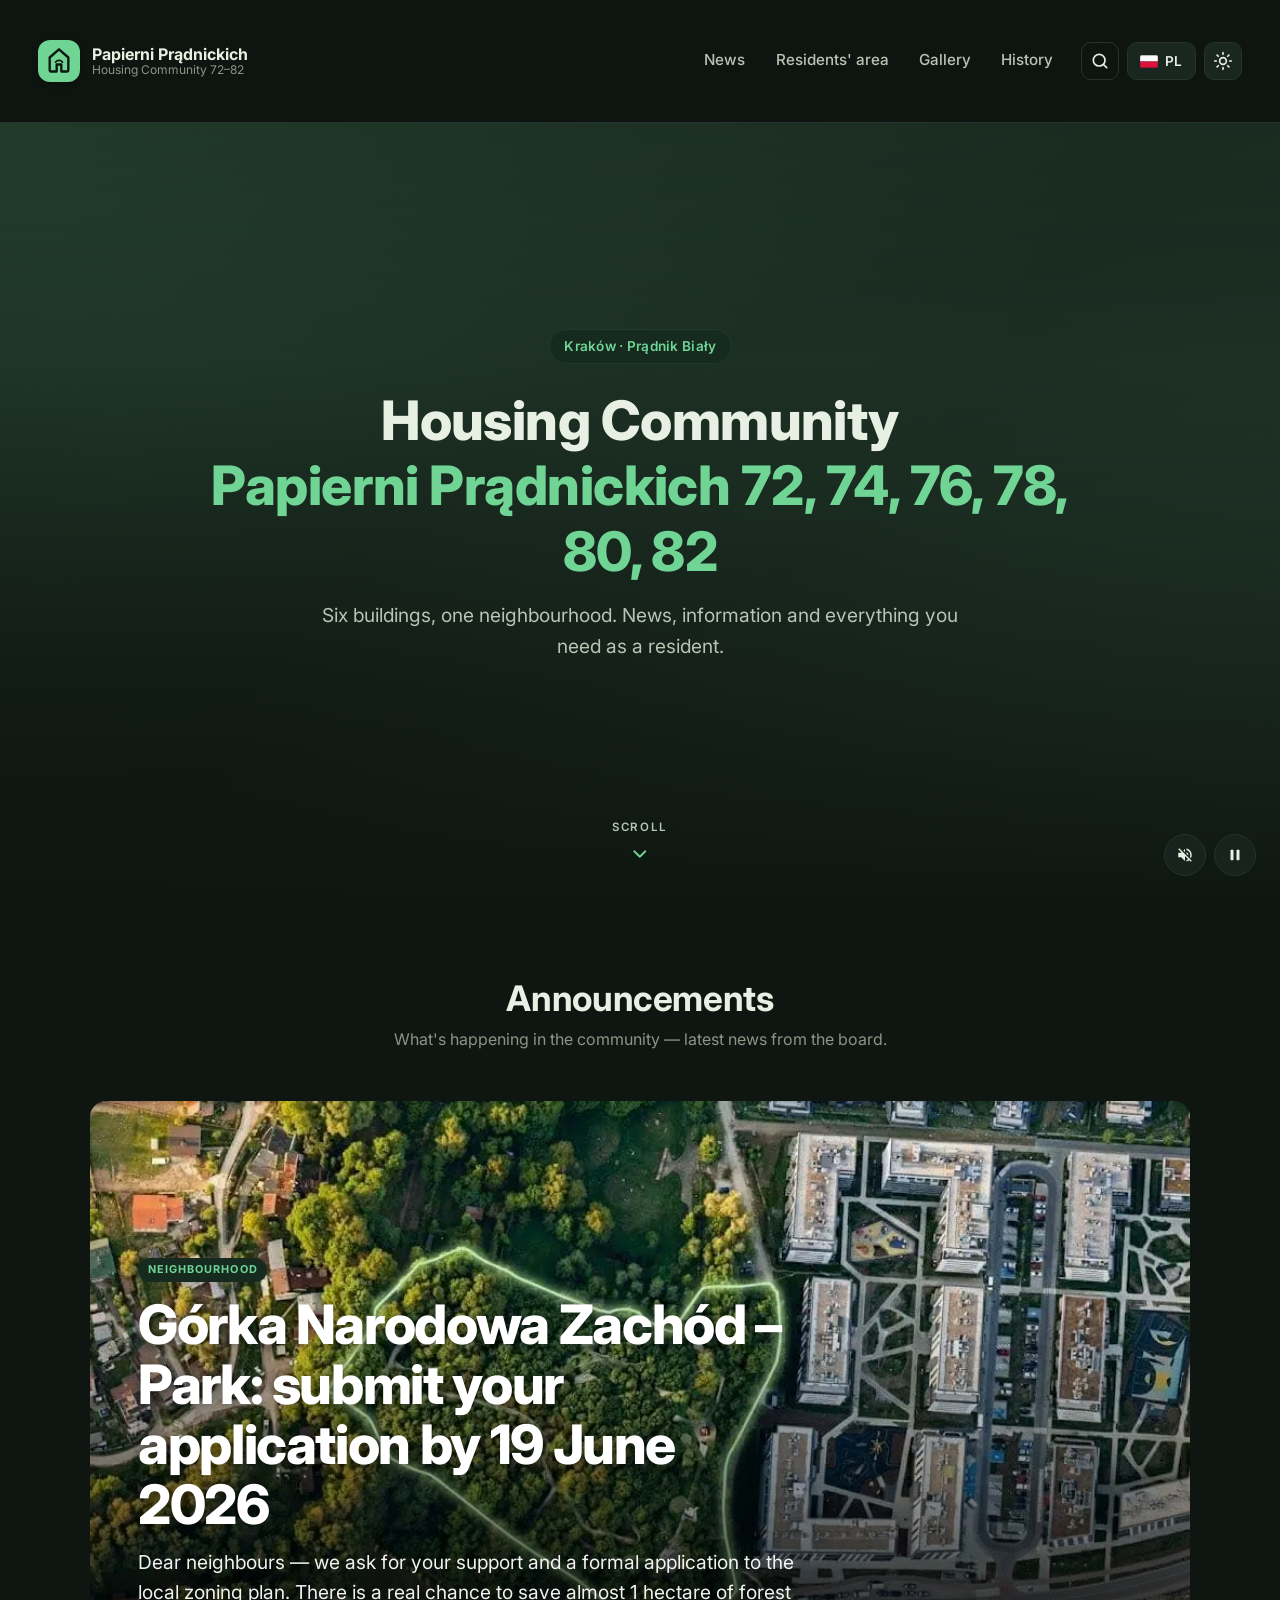
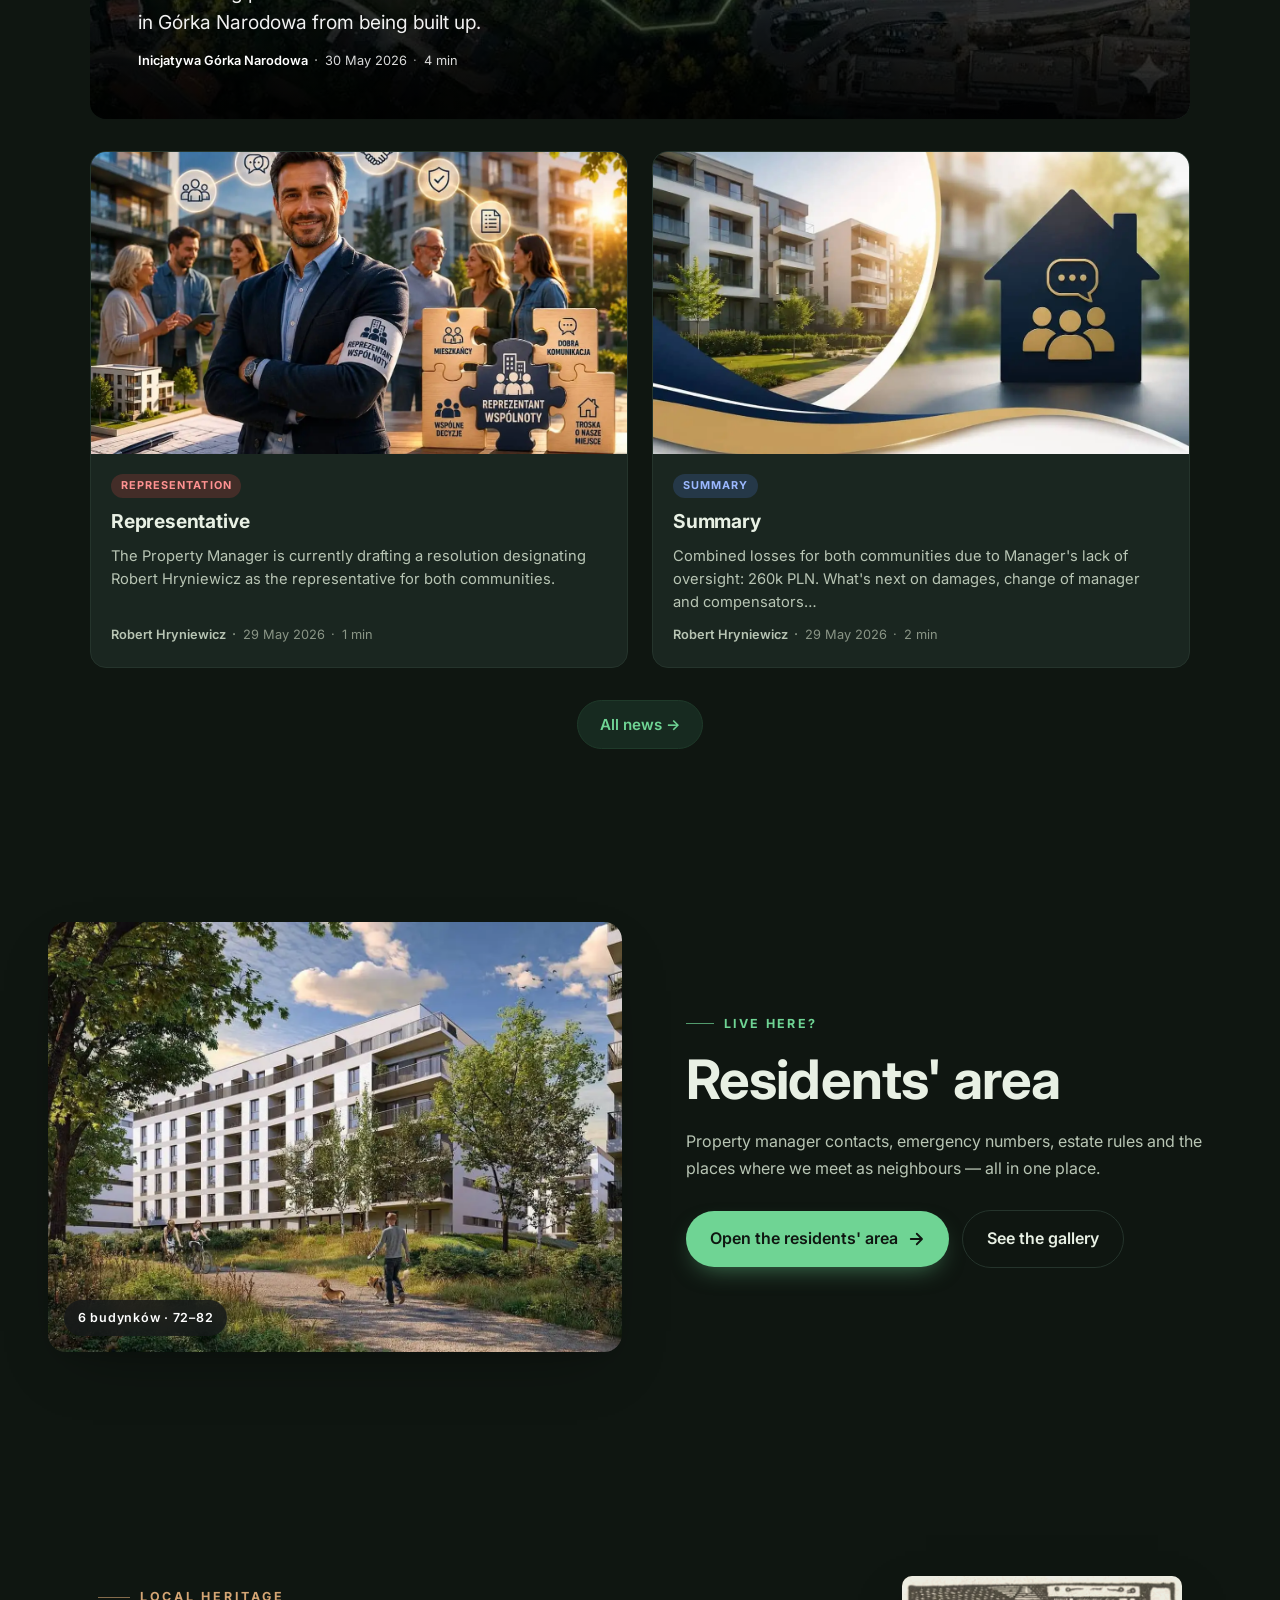
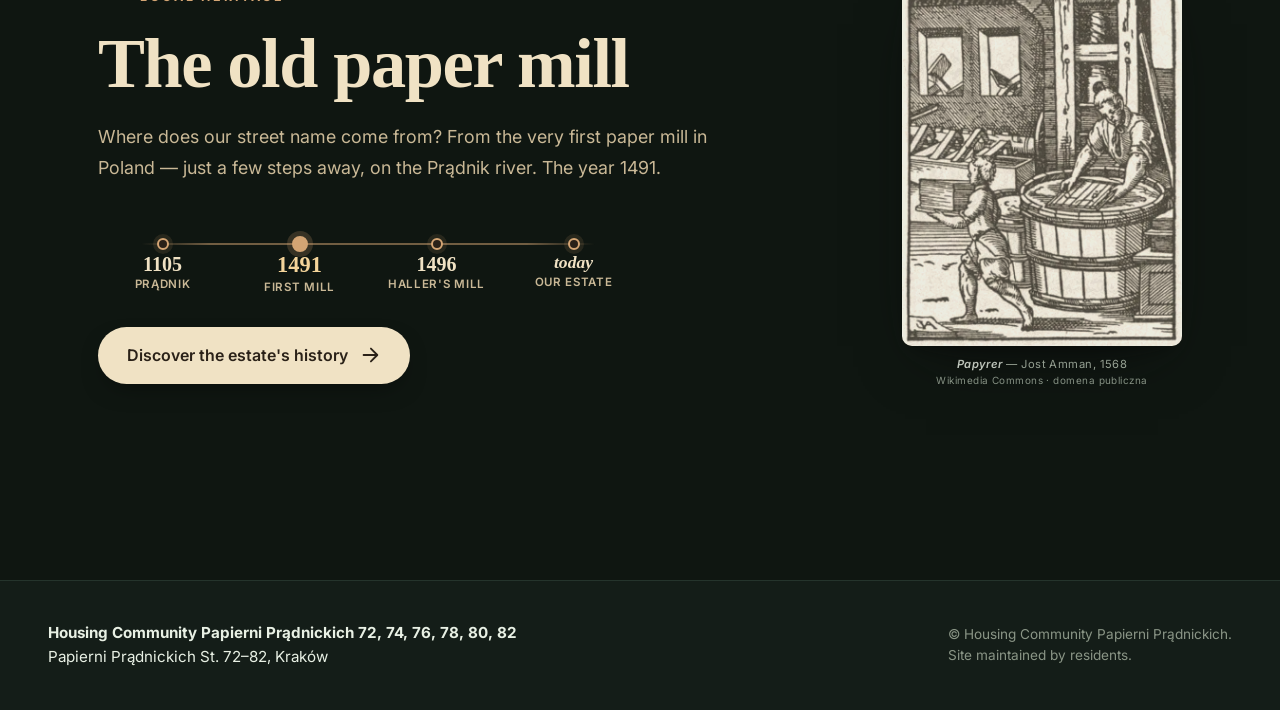
==== commit c02457e6: "perf(mobile): fix hero video, migrate to WebP-only, improve history section on mobile - fix hero vid" ====
--- a/index.html
+++ b/index.html
@@ -16,21 +16,21 @@
   <meta property="og:title" content="Wspólnota Papierni Prądnickich 72–82 — Kraków" />
   <meta property="og:description" content="Aktualności, strefa mieszkańca, galeria i kontakty zarządu wspólnoty." />
   <meta property="og:url" content="https://wspolnota.hrynie.com/papierni-pradnickich-72-82/" />
-  <meta property="og:image" content="https://wspolnota.hrynie.com/papierni-pradnickich-72-82/assets/img/og-default.jpg" />
+  <meta property="og:image" content="https://wspolnota.hrynie.com/papierni-pradnickich-72-82/assets/img/og-default.webp" />
   <meta property="og:image:width" content="1200" />
   <meta property="og:image:height" content="630" />
   <meta property="og:image:alt" content="Dziedziniec osiedla Papierni Prądnickich 72–82 w Krakowie" />
   <meta name="twitter:card" content="summary_large_image" />
   <meta name="twitter:title" content="Wspólnota Papierni Prądnickich 72–82" />
   <meta name="twitter:description" content="Aktualności, strefa mieszkańca, galeria i kontakty zarządu wspólnoty." />
-  <meta name="twitter:image" content="https://wspolnota.hrynie.com/papierni-pradnickich-72-82/assets/img/og-default.jpg" />
+  <meta name="twitter:image" content="https://wspolnota.hrynie.com/papierni-pradnickich-72-82/assets/img/og-default.webp" />
   <link rel="preconnect" href="https://fonts.googleapis.com" />
   <link rel="preconnect" href="https://fonts.gstatic.com" crossorigin />
   <link rel="prefetch" href="news-index.html" />
   <link rel="prefetch" href="handbook.html" />
   <link rel="prefetch" href="gallery.html" />
   <link rel="prefetch" href="news/items/index.json" as="fetch" crossorigin />
-  <link href="https://fonts.googleapis.com/css2?family=Inter:wght@300;400;500;600;700;800&display=swap" rel="stylesheet" />
+  <link rel="stylesheet" href="https://fonts.googleapis.com/css2?family=Inter:wght@400;500;600;700;800&display=swap" media="print" onload="this.media='all'" /><noscript><link rel="stylesheet" href="https://fonts.googleapis.com/css2?family=Inter:wght@400;500;600;700;800&display=swap" /></noscript>
   <script>
     (function(){
       var t = localStorage.getItem('wp-theme') || 'dark';
@@ -78,12 +78,9 @@
 <!-- ===== HERO ===== -->
 <section class="hero" id="hero">
   <div class="hero-video-wrap">
-    <video id="heroVideoDark" class="hero-video" muted playsinline loop autoplay preload="auto">
-      <source src="assets/video/hero-dark.mp4" type="video/mp4" />
-    </video>
-    <video id="heroVideoLight" class="hero-video" muted playsinline loop autoplay preload="auto">
-      <source src="assets/video/hero-light.mp4" type="video/mp4" />
-    </video>
+    <video id="heroVideo" class="hero-video" muted playsinline loop preload="none"
+           data-src-dark="assets/video/hero-dark.mp4"
+           data-src-light="assets/video/hero-light.mp4"></video>
     <div class="hero-fallback" aria-hidden="true"></div>
     <div class="hero-tint" aria-hidden="true"></div>
     <div class="hero-overlay"></div>
@@ -161,7 +158,10 @@
 <section class="showcase showcase--cta reveal" aria-labelledby="showcase-cta-title">
   <div class="showcase-grid">
     <figure class="showcase-visual" aria-hidden="true">
-      <img src="assets/img/showcase-osiedle.jpg" alt="" loading="lazy" width="1400" height="1000" />
+      <picture>
+        <source type="image/webp" srcset="assets/img/showcase-osiedle.webp" />
+        <img src="assets/img/showcase-osiedle.webp" alt="" loading="lazy" decoding="async" width="1280" height="914" />
+      </picture>
       <span class="showcase-visual-tag">6 budynków · 72–82</span>
     </figure>
     <div class="showcase-body">
@@ -212,7 +212,7 @@
       </a>
     </div>
     <figure class="showcase-history-mark" aria-hidden="true">
-      <img src="assets/img/showcase-papyrer.jpg" alt="" loading="lazy" width="590" height="780" />
+      <img src="assets/img/showcase-papyrer.webp" alt="" loading="lazy" decoding="async" width="590" height="780" />
       <figcaption class="showcase-history-mark-cap">
         <em>Papyrer</em> — Jost Amman, 1568
         <span>Wikimedia Commons · domena publiczna</span>
@@ -234,12 +234,12 @@
   </div>
 </footer>
 
-<script src="site/js/i18n.js"></script>
+<script src="site/js/i18n.js" defer></script>
 <script src="site/js/reveal.js" defer></script>
 <script src="site/js/search.js" defer></script>
-<script src="site/js/theme.js"></script>
+<script src="site/js/theme.js" defer></script>
 <script src="site/js/pwa.js" defer></script>
-<script src="site/js/news.js"></script>
-<script src="site/js/hero-video.js"></script>
+<script src="site/js/news.js" defer></script>
+<script src="site/js/hero-video.js" defer></script>
 </body>
 </html>
--- a/site/css/styles.css
+++ b/site/css/styles.css
@@ -3670,7 +3670,12 @@
     grid-template-columns: 1fr;
     gap: 1.5rem;
   }
-  .showcase-history-mark { display: none; }
+  .showcase-history-mark {
+    width: clamp(160px, 42vw, 240px);
+    margin: 0 auto;
+    order: -1;
+  }
+  .showcase-history-text { order: 1; }
   .showcase-history-watermark { font-size: 22rem; right: -60px; }
 }
 
@@ -3832,14 +3837,31 @@
 
 @media (max-width: 560px) {
   .showcase-history-axis {
-    grid-template-columns: repeat(2, 1fr);
-    row-gap: 1.2rem;
-    max-width: 360px;
-  }
-  .showcase-history-axis::before { display: none; }
-  .axis-step { padding-top: 0; align-items: flex-start; text-align: left; padding-left: 22px; }
+    grid-template-columns: 1fr;
+    row-gap: 0.9rem;
+    max-width: 320px;
+    padding-top: 0.4rem;
+    position: relative;
+  }
+  .showcase-history-axis::before {
+    display: block;
+    top: 1rem;
+    bottom: 0.4rem;
+    left: 6px;
+    right: auto;
+    width: 2px;
+    height: auto;
+    background: linear-gradient(180deg, rgba(138, 90, 31, 0.0) 0%, rgba(138, 90, 31, 0.55) 10%, rgba(138, 90, 31, 0.55) 90%, rgba(138, 90, 31, 0.0) 100%);
+  }
+  [data-theme="dark"] .showcase-history-axis::before {
+    background: linear-gradient(180deg, rgba(212, 165, 116, 0.0) 0%, rgba(212, 165, 116, 0.5) 10%, rgba(212, 165, 116, 0.5) 90%, rgba(212, 165, 116, 0.0) 100%);
+  }
+  .axis-step { padding-top: 0; align-items: flex-start; text-align: left; padding-left: 26px; flex-direction: row; gap: 0.6rem; flex-wrap: wrap; }
   .axis-step::before { left: 0; top: 6px; transform: none; }
-  .axis-step--mark::before { top: 4px; }
+  .axis-step--mark::before { top: 4px; left: -2px; }
+  .axis-year { font-size: 1.1rem; }
+  .axis-step--mark .axis-year { font-size: 1.2rem; }
+  .axis-label { font-size: 0.78rem; }
 }
 
 /* Reveal: axis dots pop in sequentially after lead */
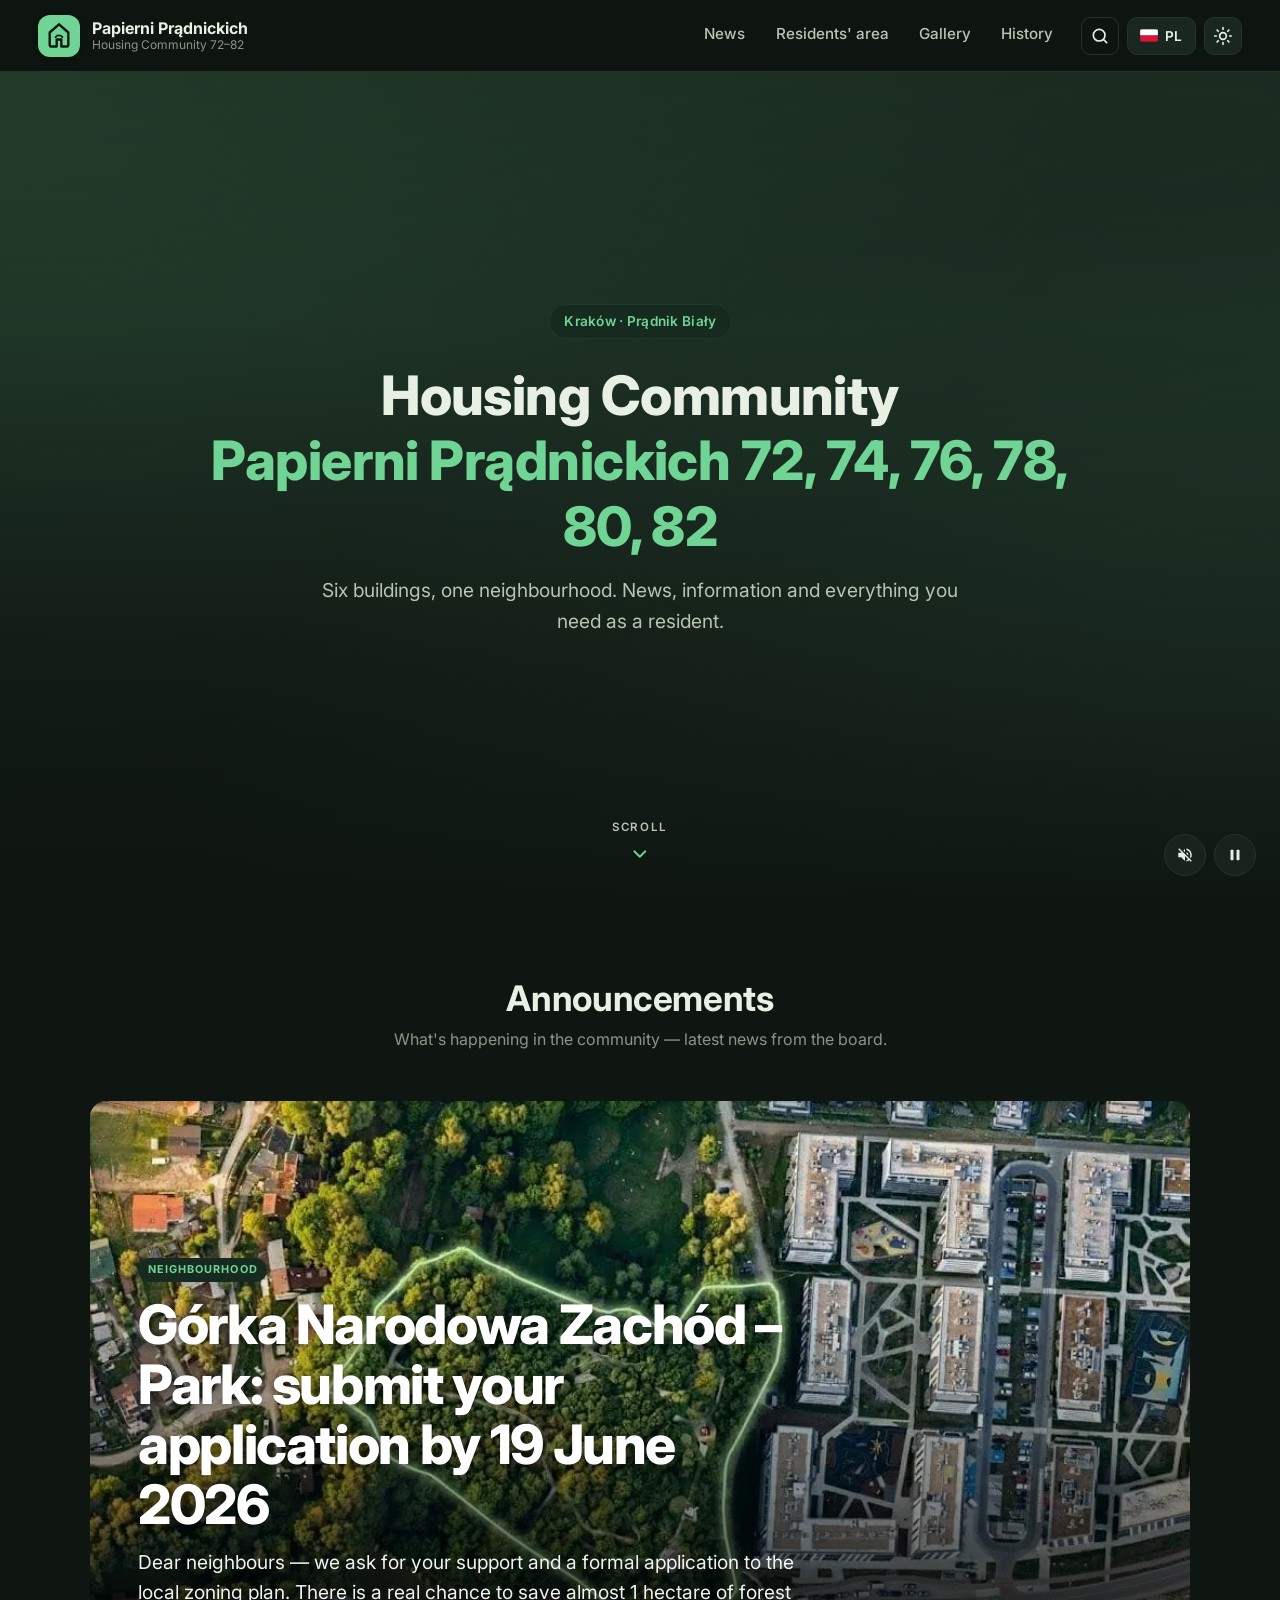
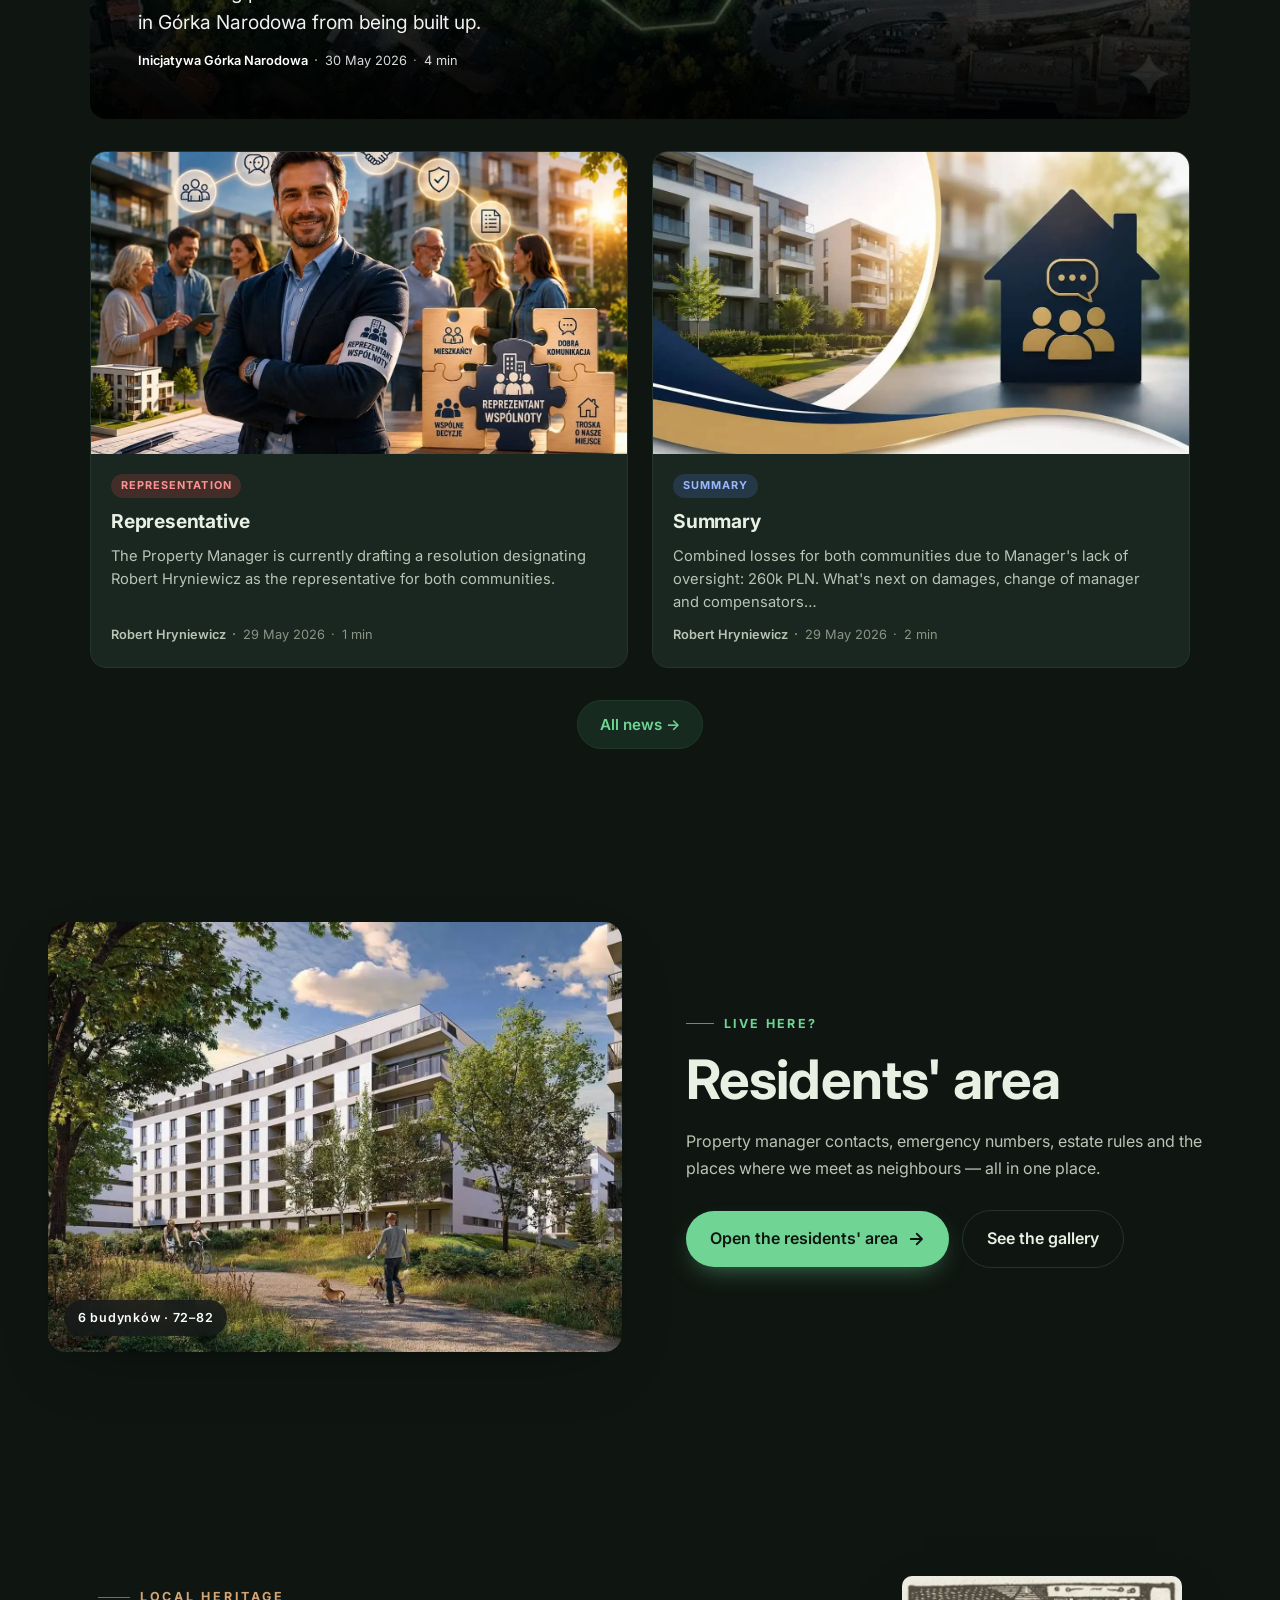
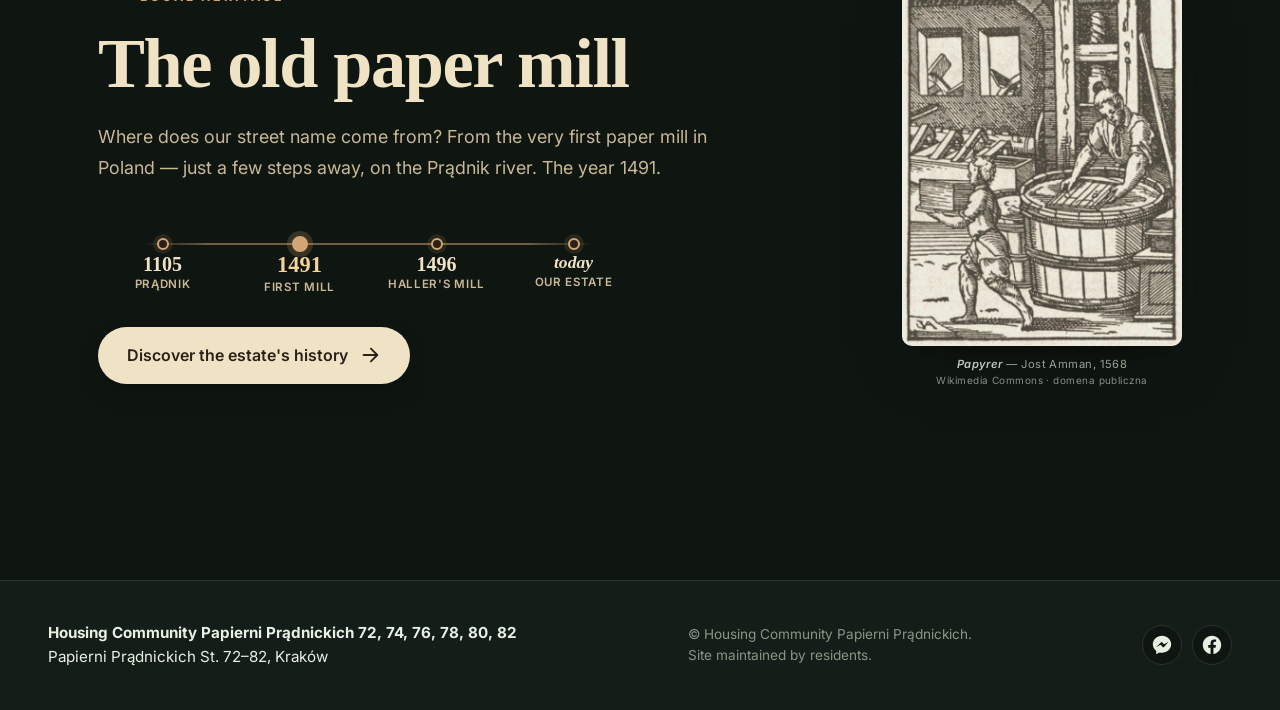
==== commit 4804828d: "feat(footer): add Messenger + Facebook social icons; style(hero): darker cinematic overlay in light " ====
--- a/index.html
+++ b/index.html
@@ -231,6 +231,14 @@
       <span data-i18n="footer.copyright">© Wspólnota Papierni Prądnickich.</span>
       <span data-i18n="footer.madeBy">Strona prowadzona przez mieszkańców.</span>
     </p>
+    <div class="footer-social" aria-label="Social media">
+      <a href="https://m.me/cm/AbZrDH7l0rk6cfpd/" target="_blank" rel="noopener noreferrer" aria-label="Messenger">
+        <svg viewBox="0 0 24 24" fill="currentColor" aria-hidden="true"><path d="M12 2C6.477 2 2 6.145 2 11.262c0 2.913 1.45 5.515 3.717 7.219V22l3.395-1.86c.905.25 1.865.387 2.888.387 5.523 0 10-4.145 10-9.262C22 6.145 17.523 2 12 2zm.969 12.494l-2.55-2.717-4.973 2.717L11.66 8.59l2.611 2.717L19.18 8.59l-5.211 5.904z"/></svg>
+      </a>
+      <a href="https://www.facebook.com/groups/1196915474693882" target="_blank" rel="noopener noreferrer" aria-label="Facebook">
+        <svg viewBox="0 0 24 24" fill="currentColor" aria-hidden="true"><path d="M22 12c0-5.523-4.477-10-10-10S2 6.477 2 12c0 4.991 3.657 9.128 8.438 9.879V14.89h-2.54V12h2.54V9.797c0-2.506 1.492-3.89 3.777-3.89 1.094 0 2.238.195 2.238.195v2.46h-1.26c-1.243 0-1.63.771-1.63 1.562V12h2.773l-.443 2.89h-2.33v6.99C18.343 21.129 22 16.991 22 12z"/></svg>
+      </a>
+    </div>
   </div>
 </footer>
 
--- a/site/css/styles.css
+++ b/site/css/styles.css
@@ -271,10 +271,10 @@
   /* Cinematic dark gradient — deeper at the bottom to ground the hero and ease the transition into the next section. */
   background:
     linear-gradient(180deg,
-      rgba(0,0,0,.35) 0%,
-      rgba(0,0,0,.18) 35%,
-      rgba(0,0,0,.45) 75%,
-      rgba(0,0,0,.85) 100%);
+      rgba(0,0,0,.55) 0%,
+      rgba(0,0,0,.35) 35%,
+      rgba(0,0,0,.60) 75%,
+      rgba(0,0,0,.92) 100%);
 }
 
 .hero-content {
@@ -2106,6 +2106,32 @@
 .footer-brand { margin: 0; color: var(--text); font-size: .95rem; }
 .footer-meta  { margin: 0; color: var(--text-muted); font-size: .85rem; }
 .footer-meta span { display: block; }
+
+.footer-social {
+  display: inline-flex;
+  align-items: center;
+  gap: .6rem;
+}
+.footer-social a {
+  display: inline-flex;
+  align-items: center;
+  justify-content: center;
+  width: 40px;
+  height: 40px;
+  border-radius: 50%;
+  color: var(--text);
+  background: var(--bg);
+  border: 1px solid var(--border);
+  transition: background .2s, color .2s, transform .2s, border-color .2s;
+}
+.footer-social a:hover {
+  transform: translateY(-2px);
+  color: #fff;
+  border-color: transparent;
+}
+.footer-social a[aria-label="Facebook"]:hover { background: #1877f2; }
+.footer-social a[aria-label="Messenger"]:hover { background: #0084ff; }
+.footer-social svg { width: 22px; height: 22px; }
 
 /* ----- Reduced motion ----- */
 @media (prefers-reduced-motion: reduce) {
